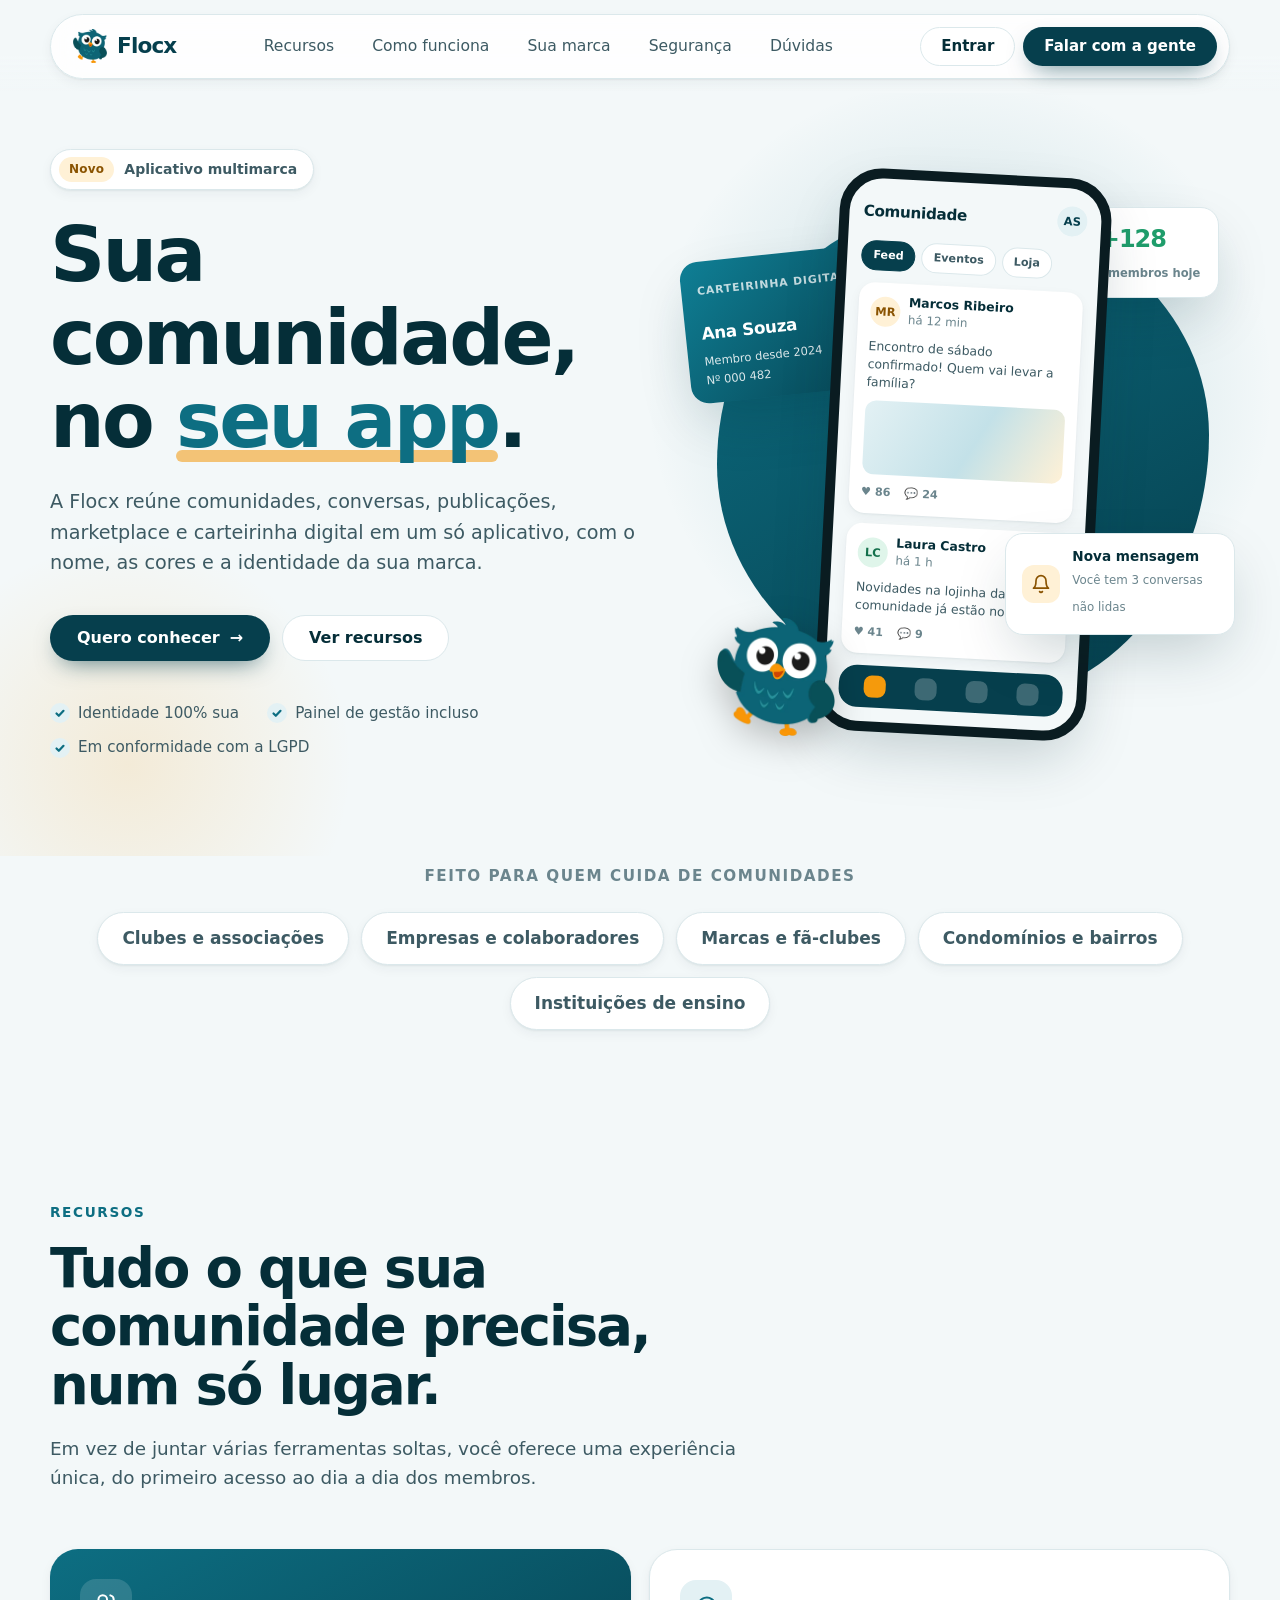
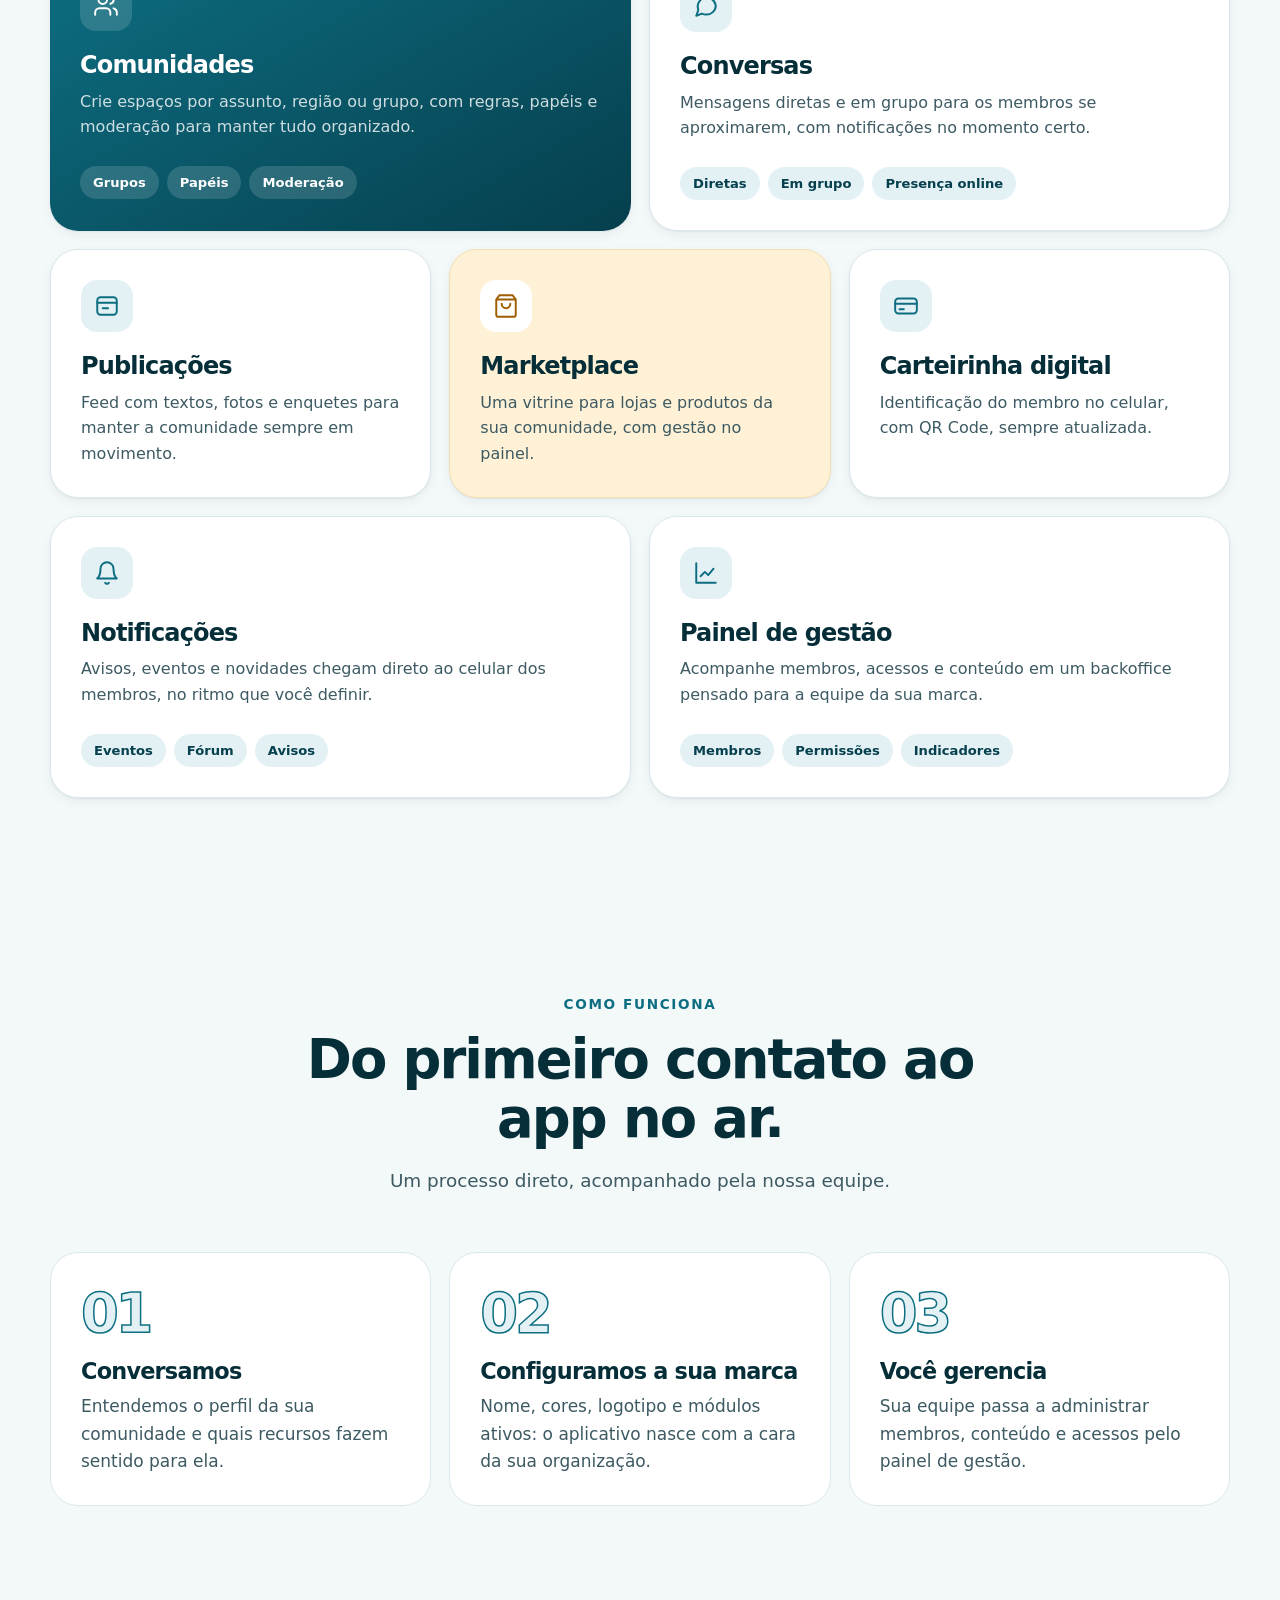
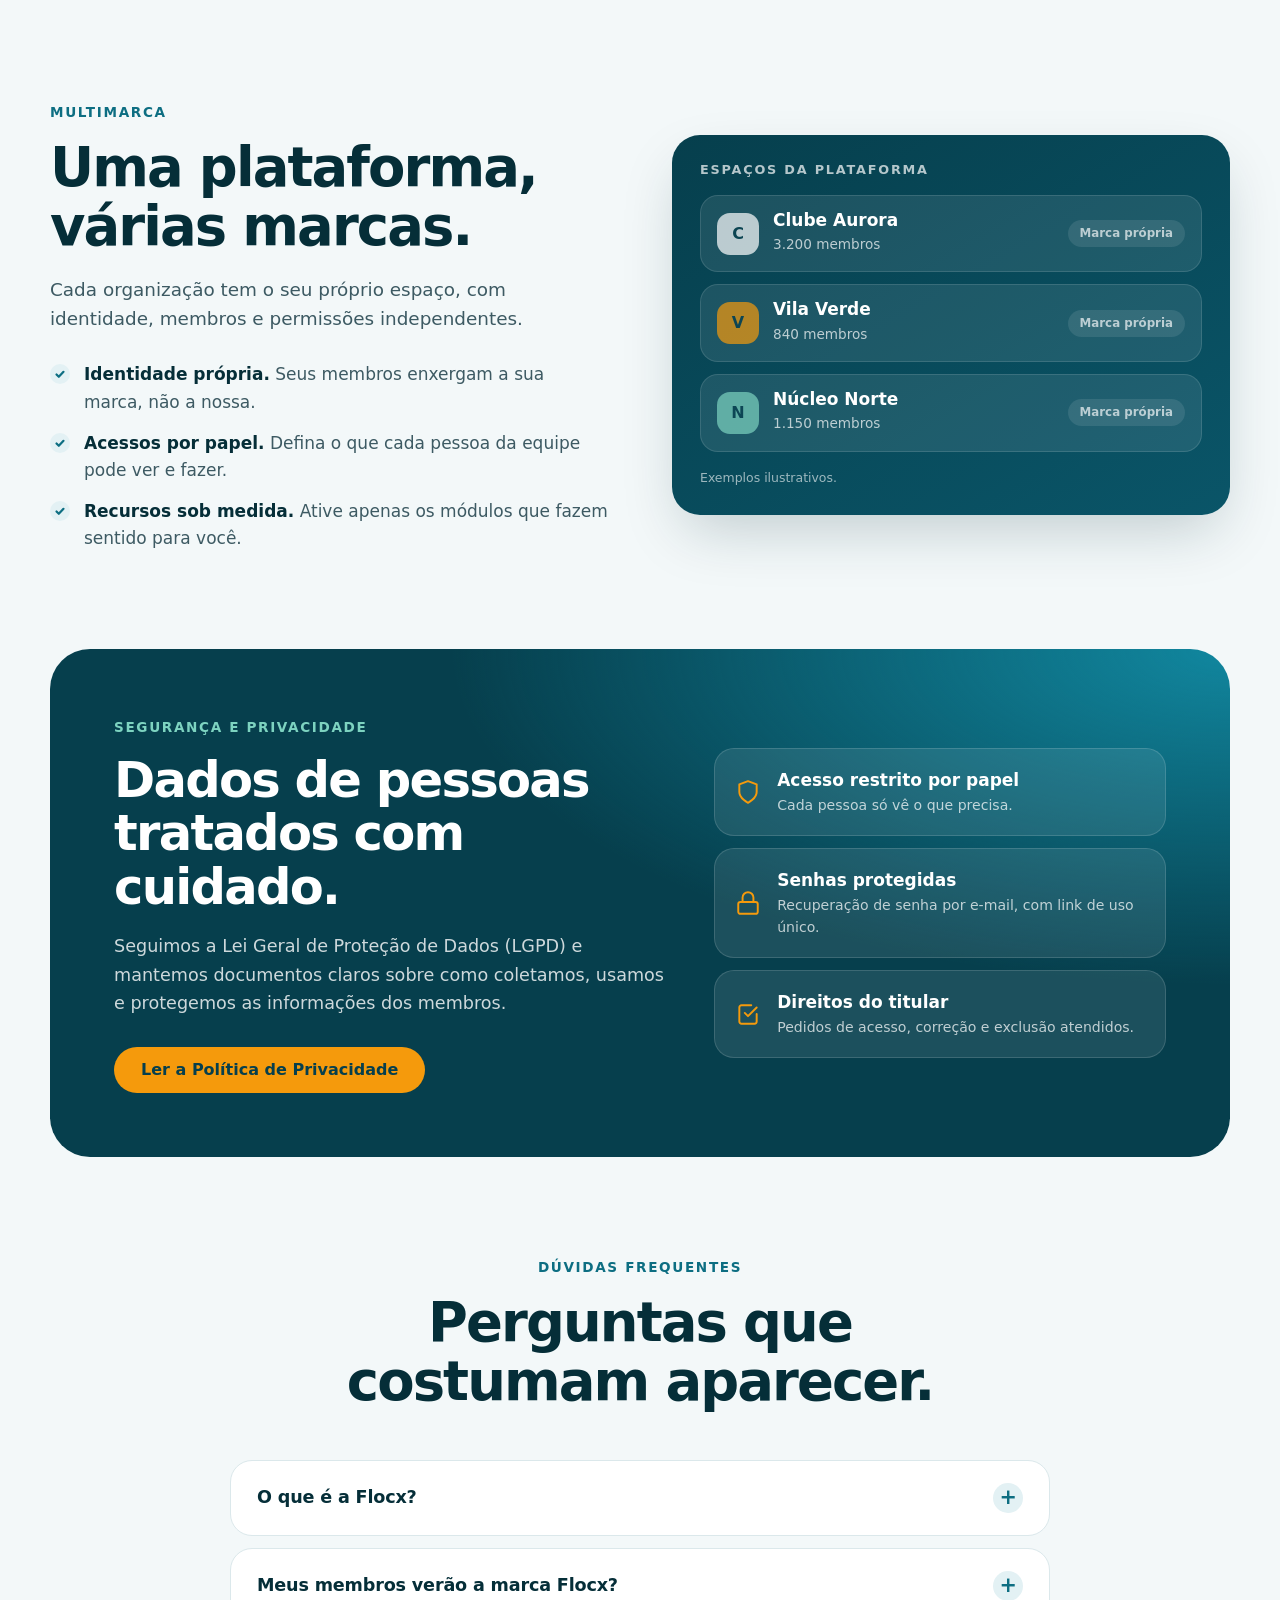
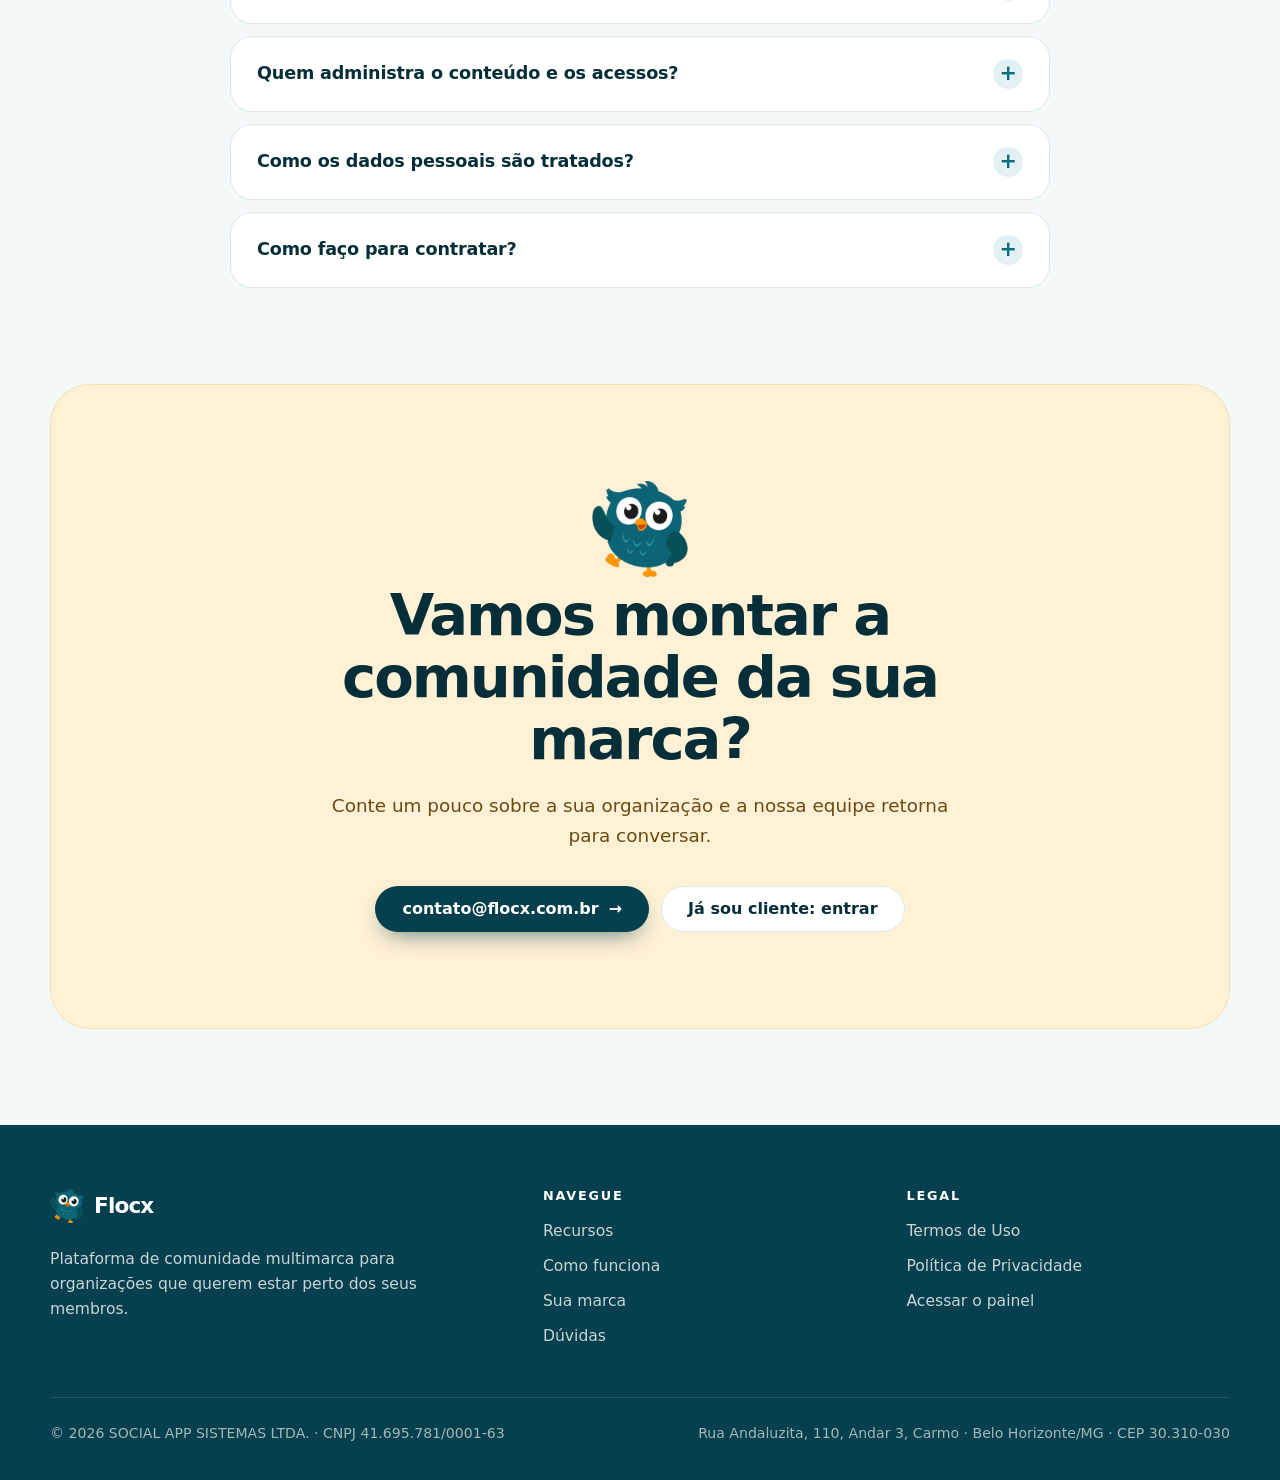
==== index.html @ cdb1577c "feat: add Flocx landing page with legal documents Static HTML/CSS landing page, terms of use and pri" ====
<!doctype html>
<html lang="pt-BR">
<head>
  <meta charset="utf-8">
  <meta name="viewport" content="width=device-width, initial-scale=1">
  <title>Flocx — A plataforma de comunidade com a sua marca</title>
  <meta name="description" content="Flocx reúne comunidades, conversas, publicações, marketplace e carteirinha digital em um aplicativo com a identidade da sua marca.">
  <meta name="theme-color" content="#063f4d">
  <link rel="canonical" href="https://www.flocx.com.br/">
  <link rel="icon" type="image/png" href="assets/flocx-mark.png">
  <meta property="og:type" content="website">
  <meta property="og:locale" content="pt_BR">
  <meta property="og:title" content="Flocx — A plataforma de comunidade com a sua marca">
  <meta property="og:description" content="Comunidades, conversas, marketplace e carteirinha digital em um app com a identidade da sua marca.">
  <meta property="og:url" content="https://www.flocx.com.br/">
  <meta property="og:image" content="https://www.flocx.com.br/assets/flocx-mascot.webp">
  <link rel="stylesheet" href="css/style.css">
</head>
<body>
  <a class="skip" href="#conteudo">Ir para o conteúdo</a>

  <header class="header">
    <div class="wrap">
      <nav class="nav" aria-label="Principal">
        <a class="brand" href="#topo" aria-label="Flocx — início">
          <img src="assets/flocx-mark.png" alt="" width="34" height="34">Flocx
        </a>
        <input class="nav-toggle" type="checkbox" id="menu" aria-label="Abrir menu">
        <label class="nav-burger" for="menu" aria-hidden="true"><span></span></label>
        <div class="nav-links">
          <a href="#recursos">Recursos</a>
          <a href="#como-funciona">Como funciona</a>
          <a href="#sua-marca">Sua marca</a>
          <a href="#seguranca">Segurança</a>
          <a href="#faq">Dúvidas</a>
        </div>
        <div class="nav-actions">
          <a class="btn btn-ghost btn-sm" href="https://app.flocx.com.br">Entrar</a>
          <a class="btn btn-primary btn-sm" href="#contato">Falar com a gente</a>
        </div>
      </nav>
    </div>
  </header>

  <main id="conteudo">
    <!-- HERO -->
    <section class="hero" id="topo">
      <div class="wrap hero-grid">
        <div>
          <span class="pill"><b>Novo</b> Aplicativo multimarca</span>
          <h1>Sua comunidade, no <em>seu app</em>.</h1>
          <p class="lead">A Flocx reúne comunidades, conversas, publicações, marketplace e carteirinha digital em um só aplicativo, com o nome, as cores e a identidade da sua marca.</p>
          <div class="hero-cta">
            <a class="btn btn-primary" href="#contato">Quero conhecer <span class="arrow" aria-hidden="true">→</span></a>
            <a class="btn btn-ghost" href="#recursos">Ver recursos</a>
          </div>
          <ul class="hero-meta">
            <li><span class="check"><svg viewBox="0 0 12 12" fill="none" stroke="currentColor" stroke-width="2.2" stroke-linecap="round" stroke-linejoin="round"><path d="M2.5 6.5l2.3 2.3 4.7-5"/></svg></span>Identidade 100% sua</li>
            <li><span class="check"><svg viewBox="0 0 12 12" fill="none" stroke="currentColor" stroke-width="2.2" stroke-linecap="round" stroke-linejoin="round"><path d="M2.5 6.5l2.3 2.3 4.7-5"/></svg></span>Painel de gestão incluso</li>
            <li><span class="check"><svg viewBox="0 0 12 12" fill="none" stroke="currentColor" stroke-width="2.2" stroke-linecap="round" stroke-linejoin="round"><path d="M2.5 6.5l2.3 2.3 4.7-5"/></svg></span>Em conformidade com a LGPD</li>
          </ul>
        </div>

        <div class="stage" aria-hidden="true">
          <div class="float stat"><b>+128</b><span>novos membros hoje</span></div>

          <div class="float card">
            <small>Carteirinha digital</small>
            <strong>Ana Souza</strong>
            <div class="row"><span>Membro desde 2024<br>Nº 000 482</span><span class="qr"></span></div>
          </div>

          <div class="phone">
            <div class="screen">
              <div class="screen-top"><strong>Comunidade</strong><span class="avatar">AS</span></div>
              <div class="chips"><span>Feed</span><span>Eventos</span><span>Loja</span></div>
              <div class="post">
                <div class="post-head"><span class="avatar a2">MR</span><div><b>Marcos Ribeiro</b><span>há 12 min</span></div></div>
                <p>Encontro de sábado confirmado! Quem vai levar a família?</p>
                <div class="post-img"></div>
                <div class="post-foot"><span>♥ 86</span><span>💬 24</span></div>
              </div>
              <div class="post">
                <div class="post-head"><span class="avatar a3">LC</span><div><b>Laura Castro</b><span>há 1 h</span></div></div>
                <p>Novidades na lojinha da comunidade já estão no ar.</p>
                <div class="post-foot"><span>♥ 41</span><span>💬 9</span></div>
              </div>
              <div class="tabbar"><i></i><i></i><i></i><i></i></div>
            </div>
          </div>

          <div class="float notif">
            <span class="dot"><svg width="20" height="20" viewBox="0 0 24 24" fill="none" stroke="currentColor" stroke-width="2" stroke-linecap="round" stroke-linejoin="round"><path d="M6 8a6 6 0 1112 0c0 7 3 9 3 9H3s3-2 3-9M10.3 21a1.94 1.94 0 003.4 0"/></svg></span>
            <div><b>Nova mensagem</b><span>Você tem 3 conversas não lidas</span></div>
          </div>
          <img class="mascot" src="assets/flocx-mascot.webp" alt="" width="118" height="118">
        </div>
      </div>
    </section>

    <!-- SEGMENTOS -->
    <section class="band" aria-label="Para quem é">
      <div class="wrap">
        <p>Feito para quem cuida de comunidades</p>
        <ul>
          <li>Clubes e associações</li>
          <li>Empresas e colaboradores</li>
          <li>Marcas e fã-clubes</li>
          <li>Condomínios e bairros</li>
          <li>Instituições de ensino</li>
        </ul>
      </div>
    </section>

    <!-- RECURSOS -->
    <section class="section" id="recursos">
      <div class="wrap">
        <div class="section-head">
          <span class="eyebrow">Recursos</span>
          <h2>Tudo o que sua comunidade precisa, num só lugar.</h2>
          <p>Em vez de juntar várias ferramentas soltas, você oferece uma experiência única, do primeiro acesso ao dia a dia dos membros.</p>
        </div>

        <div class="bento">
          <article class="tile dark t-lg">
            <span class="ico"><svg viewBox="0 0 24 24" fill="none" stroke="currentColor" stroke-width="1.8" stroke-linecap="round" stroke-linejoin="round"><path d="M16 21v-2a4 4 0 00-4-4H6a4 4 0 00-4 4v2M9 11a4 4 0 100-8 4 4 0 000 8zM22 21v-2a4 4 0 00-3-3.9M16 3.1a4 4 0 010 7.8"/></svg></span>
            <h3>Comunidades</h3>
            <p>Crie espaços por assunto, região ou grupo, com regras, papéis e moderação para manter tudo organizado.</p>
            <div class="mini"><span>Grupos</span><span>Papéis</span><span>Moderação</span></div>
          </article>

          <article class="tile t-lg">
            <span class="ico"><svg viewBox="0 0 24 24" fill="none" stroke="currentColor" stroke-width="1.8" stroke-linecap="round" stroke-linejoin="round"><path d="M21 11.5a8.4 8.4 0 01-9 8.4 8.5 8.5 0 01-3.8-.9L3 21l1.9-5.2A8.4 8.4 0 1121 11.5z"/></svg></span>
            <h3>Conversas</h3>
            <p>Mensagens diretas e em grupo para os membros se aproximarem, com notificações no momento certo.</p>
            <div class="mini"><span>Diretas</span><span>Em grupo</span><span>Presença online</span></div>
          </article>

          <article class="tile t-md">
            <span class="ico"><svg viewBox="0 0 24 24" fill="none" stroke="currentColor" stroke-width="1.8" stroke-linecap="round" stroke-linejoin="round"><rect x="3" y="4" width="18" height="16" rx="3"/><path d="M3 9h18M8 14h5"/></svg></span>
            <h3>Publicações</h3>
            <p>Feed com textos, fotos e enquetes para manter a comunidade sempre em movimento.</p>
          </article>

          <article class="tile warm t-md">
            <span class="ico"><svg viewBox="0 0 24 24" fill="none" stroke="currentColor" stroke-width="1.8" stroke-linecap="round" stroke-linejoin="round"><path d="M6 2L3 6v14a2 2 0 002 2h14a2 2 0 002-2V6l-3-4zM3 6h18M16 10a4 4 0 01-8 0"/></svg></span>
            <h3>Marketplace</h3>
            <p>Uma vitrine para lojas e produtos da sua comunidade, com gestão no painel.</p>
          </article>

          <article class="tile t-md">
            <span class="ico"><svg viewBox="0 0 24 24" fill="none" stroke="currentColor" stroke-width="1.8" stroke-linecap="round" stroke-linejoin="round"><rect x="2" y="5" width="20" height="14" rx="3"/><path d="M2 10h20M6 15h4"/></svg></span>
            <h3>Carteirinha digital</h3>
            <p>Identificação do membro no celular, com QR Code, sempre atualizada.</p>
          </article>

          <article class="tile t-lg">
            <span class="ico"><svg viewBox="0 0 24 24" fill="none" stroke="currentColor" stroke-width="1.8" stroke-linecap="round" stroke-linejoin="round"><path d="M6 8a6 6 0 1112 0c0 7 3 9 3 9H3s3-2 3-9M10.3 21a1.94 1.94 0 003.4 0"/></svg></span>
            <h3>Notificações</h3>
            <p>Avisos, eventos e novidades chegam direto ao celular dos membros, no ritmo que você definir.</p>
            <div class="mini"><span>Eventos</span><span>Fórum</span><span>Avisos</span></div>
          </article>

          <article class="tile t-lg">
            <span class="ico"><svg viewBox="0 0 24 24" fill="none" stroke="currentColor" stroke-width="1.8" stroke-linecap="round" stroke-linejoin="round"><path d="M3 3v18h18M7 15l4-4 3 3 5-6"/></svg></span>
            <h3>Painel de gestão</h3>
            <p>Acompanhe membros, acessos e conteúdo em um backoffice pensado para a equipe da sua marca.</p>
            <div class="mini"><span>Membros</span><span>Permissões</span><span>Indicadores</span></div>
          </article>
        </div>
      </div>
    </section>

    <!-- COMO FUNCIONA -->
    <section class="section" id="como-funciona">
      <div class="wrap">
        <div class="section-head center">
          <span class="eyebrow">Como funciona</span>
          <h2>Do primeiro contato ao app no ar.</h2>
          <p>Um processo direto, acompanhado pela nossa equipe.</p>
        </div>
        <ol class="steps">
          <li class="step"><h3>Conversamos</h3><p>Entendemos o perfil da sua comunidade e quais recursos fazem sentido para ela.</p></li>
          <li class="step"><h3>Configuramos a sua marca</h3><p>Nome, cores, logotipo e módulos ativos: o aplicativo nasce com a cara da sua organização.</p></li>
          <li class="step"><h3>Você gerencia</h3><p>Sua equipe passa a administrar membros, conteúdo e acessos pelo painel de gestão.</p></li>
        </ol>
      </div>
    </section>

    <!-- SUA MARCA -->
    <section class="section" id="sua-marca">
      <div class="wrap split">
        <div>
          <span class="eyebrow">Multimarca</span>
          <div class="section-head" style="margin-top:0">
            <h2>Uma plataforma, várias marcas.</h2>
            <p>Cada organização tem o seu próprio espaço, com identidade, membros e permissões independentes.</p>
          </div>
          <ul class="ticks">
            <li><span class="check"><svg viewBox="0 0 12 12" fill="none" stroke="currentColor" stroke-width="2.2" stroke-linecap="round" stroke-linejoin="round"><path d="M2.5 6.5l2.3 2.3 4.7-5"/></svg></span><span><b>Identidade própria.</b> Seus membros enxergam a sua marca, não a nossa.</span></li>
            <li><span class="check"><svg viewBox="0 0 12 12" fill="none" stroke="currentColor" stroke-width="2.2" stroke-linecap="round" stroke-linejoin="round"><path d="M2.5 6.5l2.3 2.3 4.7-5"/></svg></span><span><b>Acessos por papel.</b> Defina o que cada pessoa da equipe pode ver e fazer.</span></li>
            <li><span class="check"><svg viewBox="0 0 12 12" fill="none" stroke="currentColor" stroke-width="2.2" stroke-linecap="round" stroke-linejoin="round"><path d="M2.5 6.5l2.3 2.3 4.7-5"/></svg></span><span><b>Recursos sob medida.</b> Ative apenas os módulos que fazem sentido para você.</span></li>
          </ul>
        </div>
        <div class="panel" aria-hidden="true">
          <h4>Espaços da plataforma</h4>
          <div class="brands">
            <div class="brand-row"><span class="sw s1">C</span><div><b>Clube Aurora</b><span>3.200 membros</span></div><span class="tag">Marca própria</span></div>
            <div class="brand-row"><span class="sw s2">V</span><div><b>Vila Verde</b><span>840 membros</span></div><span class="tag">Marca própria</span></div>
            <div class="brand-row"><span class="sw s3">N</span><div><b>Núcleo Norte</b><span>1.150 membros</span></div><span class="tag">Marca própria</span></div>
          </div>
          <p style="margin-top:16px;font-size:.78rem;opacity:.6">Exemplos ilustrativos.</p>
        </div>
      </div>
    </section>

    <!-- SEGURANÇA -->
    <section class="trust" id="seguranca">
      <div class="wrap">
        <div class="trust-box">
          <div>
            <span class="eyebrow" style="color:#7dd3c0">Segurança e privacidade</span>
            <h2 style="margin-top:14px">Dados de pessoas tratados com cuidado.</h2>
            <p>Seguimos a Lei Geral de Proteção de Dados (LGPD) e mantemos documentos claros sobre como coletamos, usamos e protegemos as informações dos membros.</p>
            <a class="btn btn-accent" href="politica-de-privacidade.html">Ler a Política de Privacidade</a>
          </div>
          <ul class="trust-list">
            <li><svg viewBox="0 0 24 24" fill="none" stroke="currentColor" stroke-width="1.8" stroke-linecap="round" stroke-linejoin="round"><path d="M12 22s8-4 8-10V5l-8-3-8 3v7c0 6 8 10 8 10z"/></svg><span>Acesso restrito por papel<small>Cada pessoa só vê o que precisa.</small></span></li>
            <li><svg viewBox="0 0 24 24" fill="none" stroke="currentColor" stroke-width="1.8" stroke-linecap="round" stroke-linejoin="round"><rect x="3" y="11" width="18" height="11" rx="2"/><path d="M7 11V7a5 5 0 0110 0v4"/></svg><span>Senhas protegidas<small>Recuperação de senha por e-mail, com link de uso único.</small></span></li>
            <li><svg viewBox="0 0 24 24" fill="none" stroke="currentColor" stroke-width="1.8" stroke-linecap="round" stroke-linejoin="round"><path d="M9 11l3 3 8-8M20 12v7a2 2 0 01-2 2H6a2 2 0 01-2-2V6a2 2 0 012-2h9"/></svg><span>Direitos do titular<small>Pedidos de acesso, correção e exclusão atendidos.</small></span></li>
          </ul>
        </div>
      </div>
    </section>

    <!-- FAQ -->
    <section class="section" id="faq" style="padding-top:0">
      <div class="wrap">
        <div class="section-head center">
          <span class="eyebrow">Dúvidas frequentes</span>
          <h2>Perguntas que costumam aparecer.</h2>
        </div>
        <div class="faq">
          <details>
            <summary>O que é a Flocx?</summary>
            <p>É uma plataforma que permite a organizações oferecerem aos seus membros um aplicativo de comunidade com conversas, publicações, marketplace, notificações e carteirinha digital, com a identidade visual da própria organização.</p>
          </details>
          <details>
            <summary>Meus membros verão a marca Flocx?</summary>
            <p>Não. O aplicativo é configurado com o nome, as cores e o logotipo da sua marca.</p>
          </details>
          <details>
            <summary>Quem administra o conteúdo e os acessos?</summary>
            <p>A equipe da sua organização, por meio do painel de gestão, com permissões distintas por função.</p>
          </details>
          <details>
            <summary>Como os dados pessoais são tratados?</summary>
            <p>Conforme a LGPD. Os detalhes estão na <a href="politica-de-privacidade.html">Política de Privacidade</a> e nos <a href="termos-de-uso.html">Termos de Uso</a>.</p>
          </details>
          <details>
            <summary>Como faço para contratar?</summary>
            <p>Escreva para o e-mail indicado na seção abaixo. Retornamos para entender o seu cenário.</p>
          </details>
        </div>
      </div>
    </section>

    <!-- CTA -->
    <section class="cta" id="contato">
      <div class="wrap">
        <div class="cta-box">
          <img src="assets/flocx-mascot.webp" alt="Coruja, mascote da Flocx" width="96" height="96">
          <h2>Vamos montar a comunidade da sua marca?</h2>
          <p>Conte um pouco sobre a sua organização e a nossa equipe retorna para conversar.</p>
          <div class="hero-cta">
            <a class="btn btn-primary" href="mailto:contato@flocx.com.br?subject=Quero%20conhecer%20a%20Flocx">contato@flocx.com.br <span class="arrow" aria-hidden="true">→</span></a>
            <a class="btn btn-ghost" href="https://app.flocx.com.br">Já sou cliente: entrar</a>
          </div>
        </div>
      </div>
    </section>
  </main>

  <footer class="footer">
    <div class="wrap">
      <div class="footer-grid">
        <div>
          <a class="brand" href="#topo"><img src="assets/flocx-mark.png" alt="" width="34" height="34">Flocx</a>
          <p>Plataforma de comunidade multimarca para organizações que querem estar perto dos seus membros.</p>
        </div>
        <div>
          <h4>Navegue</h4>
          <ul>
            <li><a href="#recursos">Recursos</a></li>
            <li><a href="#como-funciona">Como funciona</a></li>
            <li><a href="#sua-marca">Sua marca</a></li>
            <li><a href="#faq">Dúvidas</a></li>
          </ul>
        </div>
        <div>
          <h4>Legal</h4>
          <ul>
            <li><a href="termos-de-uso.html">Termos de Uso</a></li>
            <li><a href="politica-de-privacidade.html">Política de Privacidade</a></li>
            <li><a href="https://app.flocx.com.br">Acessar o painel</a></li>
          </ul>
        </div>
      </div>
      <div class="legal-line">
        <span>© 2026 SOCIAL APP SISTEMAS LTDA. · CNPJ 41.695.781/0001-63</span>
        <span>Rua Andaluzita, 110, Andar 3, Carmo · Belo Horizonte/MG · CEP 30.310-030</span>
      </div>
    </div>
  </footer>
</body>
</html>
---- css/style.css ----
/* Flocx — landing page. HTML + CSS puros, sem JavaScript. */

:root {
  --ink: #052e38;
  --ink-soft: #3d5a63;
  --ink-mute: #6b858d;
  --bg: #f3f8f9;
  --surface: #ffffff;
  --line: #dbe8eb;
  --brand: #0d6e82;
  --brand-deep: #063f4d;
  --brand-soft: #e3f1f4;
  --accent: #f59a0c;
  --accent-soft: #fff1d6;
  --ok: #1f9d6b;
  --radius-lg: 28px;
  --radius-md: 20px;
  --radius-sm: 12px;
  --shadow-sm: 0 1px 2px rgb(5 46 56 / 6%), 0 4px 12px rgb(5 46 56 / 5%);
  --shadow-lg: 0 24px 60px -12px rgb(5 46 56 / 22%);
  --font: ui-sans-serif, "Segoe UI Variable", "Segoe UI", system-ui, -apple-system, Roboto, "Helvetica Neue", Arial, sans-serif;
  --wrap: 1180px;
}

*,
*::before,
*::after { box-sizing: border-box; }

html { scroll-behavior: smooth; scroll-padding-top: 96px; -webkit-text-size-adjust: 100%; }

body {
  margin: 0;
  font-family: var(--font);
  font-size: 1.0625rem;
  line-height: 1.6;
  color: var(--ink);
  background: var(--bg);
  -webkit-font-smoothing: antialiased;
}

img, svg { display: block; max-width: 100%; }
a { color: inherit; }
h1, h2, h3, h4 { margin: 0; line-height: 1.08; letter-spacing: -0.035em; font-weight: 700; }
p { margin: 0; }
ul, ol { margin: 0; padding: 0; list-style: none; }

:focus-visible { outline: 3px solid var(--accent); outline-offset: 3px; border-radius: 6px; }

.wrap { width: min(100% - 40px, var(--wrap)); margin-inline: auto; }
.skip { position: absolute; left: -999px; top: 8px; background: var(--ink); color: #fff; padding: 10px 16px; border-radius: 999px; z-index: 100; }
.skip:focus { left: 8px; }

/* ---------- Botões ---------- */
.btn {
  display: inline-flex; align-items: center; justify-content: center; gap: 10px;
  padding: 14px 26px; border-radius: 999px; border: 1.5px solid transparent;
  font: inherit; font-weight: 600; font-size: 1rem; line-height: 1; text-decoration: none; cursor: pointer;
  transition: transform .18s ease, box-shadow .18s ease, background .18s ease, color .18s ease;
}
.btn:hover { transform: translateY(-2px); }
.btn-primary { background: var(--brand-deep); color: #fff; box-shadow: 0 10px 24px -10px rgb(6 63 77 / 70%); }
.btn-primary:hover { background: var(--brand); }
.btn-ghost { background: var(--surface); color: var(--ink); border-color: var(--line); }
.btn-ghost:hover { border-color: var(--brand); color: var(--brand); }
.btn-accent { background: var(--accent); color: var(--brand-deep); }
.btn-accent:hover { box-shadow: 0 10px 24px -10px rgb(245 154 12 / 80%); }
.btn-sm { padding: 11px 20px; font-size: .9375rem; }
.btn .arrow { transition: transform .18s ease; }
.btn:hover .arrow { transform: translateX(3px); }

/* ---------- Cabeçalho ---------- */
.header { position: sticky; top: 0; z-index: 50; padding: 14px 0; background: linear-gradient(var(--bg) 60%, rgb(243 248 249 / 0%)); }
.nav {
  display: flex; align-items: center; justify-content: space-between; gap: 24px;
  padding: 10px 12px 10px 22px; border-radius: 999px;
  background: rgb(255 255 255 / 85%); backdrop-filter: blur(14px);
  border: 1px solid var(--line); box-shadow: var(--shadow-sm);
}
.brand { display: inline-flex; align-items: center; gap: 10px; text-decoration: none; font-weight: 800; font-size: 1.35rem; letter-spacing: -0.04em; color: var(--brand-deep); }
.brand img { width: 34px; height: 34px; }
.nav-links { display: flex; align-items: center; gap: 6px; }
.nav-links a:not(.btn) { padding: 9px 16px; border-radius: 999px; text-decoration: none; font-weight: 500; font-size: .975rem; color: var(--ink-soft); transition: background .15s, color .15s; }
.nav-links a:not(.btn):hover { background: var(--brand-soft); color: var(--brand-deep); }
.nav-actions { display: flex; align-items: center; gap: 8px; }
.nav-toggle, .nav-burger { display: none; }

/* ---------- Hero ---------- */
.hero { position: relative; padding: 56px 0 96px; overflow: hidden; }
.hero::before {
  content: ""; position: absolute; inset: -20% -10% auto auto; width: 70%; aspect-ratio: 1; z-index: -1;
  background: radial-gradient(closest-side, rgb(13 110 130 / 20%), transparent 70%);
}
.hero::after {
  content: ""; position: absolute; inset: auto auto -30% -15%; width: 50%; aspect-ratio: 1; z-index: -1;
  background: radial-gradient(closest-side, rgb(245 154 12 / 14%), transparent 70%);
}
.hero-grid { display: grid; grid-template-columns: 1.05fr .95fr; gap: 56px; align-items: center; }

.pill {
  display: inline-flex; align-items: center; gap: 10px; padding: 7px 16px 7px 8px;
  border-radius: 999px; background: var(--surface); border: 1px solid var(--line);
  font-size: .875rem; font-weight: 600; color: var(--ink-soft); box-shadow: var(--shadow-sm);
}
.pill b { padding: 3px 10px; border-radius: 999px; background: var(--accent-soft); color: #8a5300; font-size: .75rem; letter-spacing: .02em; }

.hero h1 { margin-top: 24px; font-size: clamp(2.6rem, 6vw, 4.8rem); }
.hero h1 em { font-style: normal; color: var(--brand); position: relative; white-space: nowrap; }
.hero h1 em::after {
  content: ""; position: absolute; left: 0; right: 0; bottom: .04em; height: .16em; z-index: -1;
  background: var(--accent); border-radius: 99px; opacity: .55;
}
.lead { margin-top: 24px; max-width: 34em; font-size: 1.2rem; color: var(--ink-soft); }
.hero-cta { margin-top: 36px; display: flex; flex-wrap: wrap; gap: 12px; }
.hero-meta { margin-top: 40px; display: flex; flex-wrap: wrap; gap: 10px 28px; color: var(--ink-soft); font-size: .95rem; font-weight: 500; }
.hero-meta li { display: inline-flex; align-items: center; gap: 8px; }
.check { width: 20px; height: 20px; border-radius: 50%; background: var(--brand-soft); color: var(--brand); display: grid; place-items: center; flex: none; }
.check svg { width: 12px; height: 12px; }

/* Composição de UI do hero */
.stage { position: relative; min-height: 560px; display: grid; place-items: center; }
.stage::before {
  content: ""; position: absolute; inset: 6% 4%; border-radius: 48% 52% 46% 54% / 52% 46% 54% 48%;
  background: linear-gradient(150deg, var(--brand) 0%, var(--brand-deep) 100%);
}
.phone {
  position: relative; width: 272px; padding: 10px; border-radius: 42px; background: #0a1c21;
  box-shadow: var(--shadow-lg); transform: rotate(3deg);
}
.screen { border-radius: 33px; background: var(--bg); overflow: hidden; padding: 18px 14px 14px; min-height: 480px; }
.screen-top { display: flex; align-items: center; justify-content: space-between; margin-bottom: 14px; }
.screen-top strong { font-size: .95rem; letter-spacing: -0.02em; }
.avatar { width: 30px; height: 30px; border-radius: 50%; background: var(--brand-soft); display: grid; place-items: center; font-size: .72rem; font-weight: 700; color: var(--brand-deep); flex: none; }
.avatar.a2 { background: var(--accent-soft); color: #8a5300; }
.avatar.a3 { background: #dff5ea; color: #14704c; }
.chips { display: flex; gap: 6px; margin-bottom: 12px; }
.chips span { padding: 5px 11px; border-radius: 999px; font-size: .7rem; font-weight: 600; background: var(--surface); border: 1px solid var(--line); color: var(--ink-soft); }
.chips span:first-child { background: var(--brand-deep); color: #fff; border-color: var(--brand-deep); }
.post { background: var(--surface); border-radius: 16px; padding: 12px; margin-bottom: 10px; box-shadow: var(--shadow-sm); }
.post-head { display: flex; align-items: center; gap: 8px; font-size: .74rem; }
.post-head b { display: block; font-size: .78rem; line-height: 1.2; }
.post-head span { color: var(--ink-mute); }
.post p { margin-top: 9px; font-size: .78rem; line-height: 1.45; color: var(--ink-soft); }
.post-img { margin-top: 9px; height: 74px; border-radius: 11px; background: linear-gradient(120deg, var(--brand-soft), #c3e1e8 55%, var(--accent-soft)); }
.post-foot { margin-top: 9px; display: flex; gap: 14px; font-size: .7rem; color: var(--ink-mute); font-weight: 600; }
.tabbar { margin-top: 12px; display: flex; justify-content: space-around; padding: 10px; border-radius: 18px; background: var(--brand-deep); }
.tabbar i { width: 22px; height: 22px; border-radius: 8px; background: rgb(255 255 255 / 22%); }
.tabbar i:first-child { background: var(--accent); }

.float {
  position: absolute; background: var(--surface); border-radius: 18px; padding: 14px 16px;
  box-shadow: var(--shadow-lg); border: 1px solid var(--line);
  animation: bob 6s ease-in-out infinite;
}
.float.card { left: -2%; top: 14%; width: 220px; background: linear-gradient(135deg, #0f7f95, var(--brand-deep)); color: #fff; border: 0; transform: rotate(-6deg); }
.float.card small { opacity: .75; font-size: .68rem; letter-spacing: .08em; text-transform: uppercase; font-weight: 600; }
.float.card strong { display: block; margin-top: 18px; font-size: 1.05rem; letter-spacing: -0.02em; }
.float.card .row { display: flex; justify-content: space-between; align-items: end; margin-top: 4px; font-size: .72rem; opacity: .85; }
.qr { width: 38px; height: 38px; border-radius: 8px; background:
  conic-gradient(#fff 25%, transparent 0 50%, #fff 0 75%, transparent 0) 0 0/10px 10px, rgb(255 255 255 / 18%); }
.float.notif { right: -1%; bottom: 18%; width: 230px; display: flex; gap: 12px; align-items: center; animation-delay: -2s; }
.float.notif .dot { width: 38px; height: 38px; border-radius: 12px; background: var(--accent-soft); color: #8a5300; display: grid; place-items: center; flex: none; }
.float.notif b { display: block; font-size: .85rem; line-height: 1.25; }
.float.notif span { font-size: .74rem; color: var(--ink-mute); }
.float.stat { right: 2%; top: 6%; text-align: center; padding: 12px 18px; animation-delay: -4s; }
.float.stat b { display: block; font-size: 1.5rem; letter-spacing: -0.04em; color: var(--ok); }
.float.stat span { font-size: .72rem; color: var(--ink-mute); font-weight: 600; }
.mascot { position: absolute; left: 4%; bottom: 0; width: 118px; filter: drop-shadow(0 12px 18px rgb(0 0 0 / 25%)); animation: bob 5s ease-in-out infinite reverse; }

@keyframes bob { 50% { transform: translateY(-10px) rotate(var(--r, 0deg)); } }

/* ---------- Faixa de segmentos ---------- */
.band { padding: 8px 0 72px; text-align: center; }
.band p { color: var(--ink-mute); font-size: .95rem; font-weight: 600; text-transform: uppercase; letter-spacing: .1em; }
.band ul { margin-top: 24px; display: flex; flex-wrap: wrap; gap: 12px; justify-content: center; }
.band li { padding: 12px 24px; border-radius: 999px; background: var(--surface); border: 1px solid var(--line); font-weight: 600; color: var(--ink-soft); box-shadow: var(--shadow-sm); }

/* ---------- Seções ---------- */
.section { padding: 96px 0; }
.eyebrow { display: inline-block; font-size: .85rem; font-weight: 700; letter-spacing: .12em; text-transform: uppercase; color: var(--brand); }
.section-head { max-width: 720px; }
.section-head h2 { margin-top: 14px; font-size: clamp(2rem, 4.4vw, 3.4rem); }
.section-head p { margin-top: 18px; color: var(--ink-soft); font-size: 1.15rem; }
.section-head.center { margin-inline: auto; text-align: center; }

/* Bento de recursos */
.bento { margin-top: 56px; display: grid; grid-template-columns: repeat(6, 1fr); gap: 18px; }
.tile { position: relative; overflow: hidden; padding: 30px; border-radius: var(--radius-lg); background: var(--surface); border: 1px solid var(--line); box-shadow: var(--shadow-sm); transition: transform .25s ease, box-shadow .25s ease; }
.tile:hover { transform: translateY(-4px); box-shadow: var(--shadow-lg); }
.tile .ico { width: 52px; height: 52px; border-radius: 16px; display: grid; place-items: center; background: var(--brand-soft); color: var(--brand); }
.tile .ico svg { width: 26px; height: 26px; }
.tile h3 { margin-top: 22px; font-size: 1.5rem; }
.tile p { margin-top: 10px; color: var(--ink-soft); font-size: 1rem; }
.t-lg { grid-column: span 3; }
.t-md { grid-column: span 2; }
.tile.dark { background: linear-gradient(150deg, var(--brand), var(--brand-deep)); color: #fff; border: 0; }
.tile.dark p { color: rgb(255 255 255 / 80%); }
.tile.dark .ico { background: rgb(255 255 255 / 14%); color: #fff; }
.tile.warm { background: var(--accent-soft); border-color: #f6dfae; }
.tile.warm .ico { background: #fff; color: #a05d00; }
.tile .mini { margin-top: 26px; display: flex; flex-wrap: wrap; gap: 8px; }
.tile .mini span { padding: 6px 13px; border-radius: 999px; font-size: .82rem; font-weight: 600; background: var(--brand-soft); color: var(--brand-deep); }
.tile.dark .mini span { background: rgb(255 255 255 / 14%); color: #fff; }
.tile.warm .mini span { background: #fff; color: #7a4800; }

/* Como funciona */
.steps { margin-top: 56px; display: grid; grid-template-columns: repeat(3, 1fr); gap: 18px; counter-reset: step; }
.step { position: relative; padding: 34px 30px 30px; border-radius: var(--radius-lg); background: var(--surface); border: 1px solid var(--line); counter-increment: step; }
.step::before { content: counter(step, decimal-leading-zero); display: block; font-size: 3.4rem; font-weight: 800; letter-spacing: -0.06em; line-height: 1; color: var(--brand-soft); -webkit-text-stroke: 1.5px var(--brand); }
.step h3 { margin-top: 18px; font-size: 1.4rem; }
.step p { margin-top: 10px; color: var(--ink-soft); }

/* Marca própria (white-label) */
.split { display: grid; grid-template-columns: 1fr 1fr; gap: 64px; align-items: center; }
.panel {
  position: relative; padding: 28px; border-radius: var(--radius-lg);
  background: linear-gradient(150deg, var(--brand-deep), #0a5568); color: #fff; box-shadow: var(--shadow-lg);
}
.panel h4 { font-size: .8rem; letter-spacing: .14em; text-transform: uppercase; opacity: .7; font-weight: 600; }
.brands { margin-top: 18px; display: grid; gap: 12px; }
.brand-row { display: flex; align-items: center; gap: 14px; padding: 14px 16px; border-radius: 18px; background: rgb(255 255 255 / 9%); border: 1px solid rgb(255 255 255 / 12%); }
.brand-row .sw { width: 42px; height: 42px; border-radius: 13px; display: grid; place-items: center; font-weight: 800; font-size: 1rem; flex: none; }
.brand-row b { display: block; line-height: 1.2; }
.brand-row span { font-size: .85rem; opacity: .7; }
.brand-row .tag { margin-left: auto; padding: 4px 12px; border-radius: 999px; background: rgb(255 255 255 / 14%); font-size: .74rem; font-weight: 600; }
.sw.s1 { background: #fff; color: var(--brand-deep); }
.sw.s2 { background: var(--accent); color: var(--brand-deep); }
.sw.s3 { background: #7dd3c0; color: var(--brand-deep); }
.ticks { margin-top: 28px; display: grid; gap: 14px; }
.ticks li { display: flex; gap: 14px; align-items: flex-start; color: var(--ink-soft); }
.ticks li b { color: var(--ink); }
.ticks .check { margin-top: 3px; }

/* Segurança */
.trust { padding: 0 0 96px; }
.trust-box {
  display: grid; grid-template-columns: 1.1fr .9fr; gap: 48px; align-items: center;
  padding: clamp(32px, 5vw, 64px); border-radius: 40px; color: #fff;
  background: radial-gradient(120% 120% at 100% 0%, #11879f 0%, transparent 55%), var(--brand-deep);
  overflow: hidden;
}
.trust-box h2 { font-size: clamp(2rem, 4vw, 3.1rem); }
.trust-box p { margin-top: 18px; color: rgb(255 255 255 / 80%); font-size: 1.1rem; max-width: 32em; }
.trust-box .btn { margin-top: 30px; }
.trust-list { display: grid; gap: 12px; }
.trust-list li { display: flex; gap: 16px; align-items: center; padding: 18px 20px; border-radius: 20px; background: rgb(255 255 255 / 9%); border: 1px solid rgb(255 255 255 / 14%); font-weight: 600; }
.trust-list svg { width: 26px; height: 26px; flex: none; color: var(--accent); }
.trust-list small { display: block; font-weight: 400; opacity: .72; font-size: .88rem; }

/* FAQ */
.faq { margin-top: 48px; display: grid; gap: 12px; max-width: 820px; margin-inline: auto; }
.faq details { padding: 0 26px; border-radius: 22px; background: var(--surface); border: 1px solid var(--line); transition: box-shadow .2s; }
.faq details[open] { box-shadow: var(--shadow-sm); border-color: var(--brand); }
.faq summary { list-style: none; cursor: pointer; padding: 22px 0; font-weight: 600; font-size: 1.1rem; display: flex; justify-content: space-between; gap: 16px; align-items: center; letter-spacing: -0.01em; }
.faq summary::-webkit-details-marker { display: none; }
.faq summary::after { content: "+"; flex: none; width: 30px; height: 30px; border-radius: 50%; background: var(--brand-soft); color: var(--brand); display: grid; place-items: center; font-size: 1.3rem; line-height: 1; transition: transform .2s; }
.faq details[open] summary::after { transform: rotate(45deg); }
.faq details p { padding: 0 0 24px; color: var(--ink-soft); }

/* CTA final */
.cta { padding: 0 0 96px; }
.cta-box { position: relative; overflow: hidden; text-align: center; padding: clamp(48px, 8vw, 96px) 24px; border-radius: 40px; background: var(--accent-soft); border: 1px solid #f6dfae; }
.cta-box img { width: 96px; margin: 0 auto 8px; }
.cta-box h2 { font-size: clamp(2rem, 4.6vw, 3.6rem); max-width: 14em; margin-inline: auto; }
.cta-box p { margin: 20px auto 0; max-width: 36em; color: #6b4a14; font-size: 1.15rem; }
.cta-box .hero-cta { justify-content: center; }

/* ---------- Rodapé ---------- */
.footer { padding: 64px 0 36px; background: var(--brand-deep); color: rgb(255 255 255 / 78%); font-size: .975rem; }
.footer .brand { color: #fff; }
.footer-grid { display: grid; grid-template-columns: 1.4fr 1fr 1fr; gap: 40px; }
.footer p { margin-top: 16px; max-width: 24em; }
.footer h4 { color: #fff; font-size: .8rem; letter-spacing: .14em; text-transform: uppercase; margin-bottom: 16px; }
.footer li + li { margin-top: 10px; }
.footer a { text-decoration: none; }
.footer a:hover { color: #fff; text-decoration: underline; }
.legal-line { margin-top: 48px; padding-top: 24px; border-top: 1px solid rgb(255 255 255 / 14%); display: flex; flex-wrap: wrap; justify-content: space-between; gap: 8px 24px; font-size: .88rem; opacity: .8; }

/* ---------- Páginas legais ---------- */
.doc-hero { padding: 48px 0 24px; }
.doc-hero h1 { margin-top: 14px; font-size: clamp(2.2rem, 5vw, 3.6rem); }
.doc-hero p { margin-top: 14px; color: var(--ink-soft); }
.doc-wrap { display: grid; grid-template-columns: 260px minmax(0, 1fr); gap: 48px; align-items: start; padding-bottom: 96px; }
.toc { position: sticky; top: 100px; padding: 22px; border-radius: var(--radius-md); background: var(--surface); border: 1px solid var(--line); font-size: .92rem; }
.toc h2 { font-size: .78rem; letter-spacing: .14em; text-transform: uppercase; color: var(--ink-mute); margin-bottom: 12px; }
.toc a { display: block; padding: 7px 10px; border-radius: 10px; text-decoration: none; color: var(--ink-soft); }
.toc a:hover { background: var(--brand-soft); color: var(--brand-deep); }
.doc { padding: clamp(24px, 4vw, 48px); border-radius: var(--radius-lg); background: var(--surface); border: 1px solid var(--line); box-shadow: var(--shadow-sm); }
.doc section + section { margin-top: 44px; }
.doc h2 { font-size: 1.6rem; letter-spacing: -0.03em; }
.doc p, .doc li { color: var(--ink-soft); }
.doc p { margin-top: 14px; }
.doc ol, .doc ul { margin: 14px 0 0; padding-left: 1.4em; list-style: revert; }
.doc li + li { margin-top: 8px; }
.doc a { color: var(--brand); font-weight: 600; }
.doc .num { color: var(--ink); font-weight: 700; margin-right: .35em; }
.doc dl { margin: 18px 0 0; display: grid; gap: 12px; }
.doc dt { font-weight: 700; color: var(--ink); }
.doc dd { margin: 2px 0 0; color: var(--ink-soft); }
.doc table { width: 100%; margin-top: 18px; border-collapse: collapse; font-size: .95rem; }
.doc th, .doc td { text-align: left; padding: 12px 14px; border-bottom: 1px solid var(--line); vertical-align: top; }
.doc th { background: var(--brand-soft); color: var(--brand-deep); font-size: .82rem; text-transform: uppercase; letter-spacing: .06em; }
.doc th:first-child { border-radius: 12px 0 0 12px; }
.doc th:last-child { border-radius: 0 12px 12px 0; }
.notice { margin-top: 18px; padding: 16px 20px; border-radius: 16px; background: var(--accent-soft); border: 1px solid #f6dfae; color: #6b4a14; font-size: .95rem; }

/* ---------- Responsivo ---------- */
@media (max-width: 960px) {
  .hero-grid, .split, .trust-box { grid-template-columns: 1fr; }
  .stage { min-height: 520px; margin-top: 16px; }
  .t-lg, .t-md { grid-column: span 6; }
  .steps { grid-template-columns: 1fr; }
  .footer-grid { grid-template-columns: 1fr 1fr; }
  .footer-grid > :first-child { grid-column: 1 / -1; }
  .doc-wrap { grid-template-columns: 1fr; }
  .toc { position: static; }
}

@media (min-width: 961px) and (max-width: 1100px) {
  .t-md { grid-column: span 3; }
}

@media (max-width: 860px) {
  .nav-burger { display: grid; place-items: center; width: 44px; height: 44px; border-radius: 50%; background: var(--brand-soft); cursor: pointer; }
  .nav-burger span, .nav-burger span::before, .nav-burger span::after { display: block; width: 18px; height: 2px; border-radius: 2px; background: var(--brand-deep); transition: transform .2s, background .2s; }
  .nav-burger span { position: relative; }
  .nav-burger span::before, .nav-burger span::after { content: ""; position: absolute; left: 0; }
  .nav-burger span::before { top: -6px; }
  .nav-burger span::after { top: 6px; }
  .nav-toggle:checked ~ .nav-burger span { background: transparent; }
  .nav-toggle:checked ~ .nav-burger span::before { transform: translateY(6px) rotate(45deg); }
  .nav-toggle:checked ~ .nav-burger span::after { transform: translateY(-6px) rotate(-45deg); }
  .nav-toggle:focus-visible ~ .nav-burger { outline: 3px solid var(--accent); outline-offset: 3px; }
  .nav { position: relative; flex-wrap: wrap; border-radius: 32px; }
  .nav-links, .nav-actions { display: none; }
  .nav-toggle:checked ~ .nav-links { display: flex; flex-direction: column; align-items: stretch; width: 100%; order: 3; padding: 8px 0 4px; }
  .nav-toggle:checked ~ .nav-links a:not(.btn) { padding: 14px 16px; }
  .nav-toggle:checked ~ .nav-actions { display: flex; width: 100%; order: 4; flex-direction: column; padding-bottom: 8px; }
  .nav-toggle:checked ~ .nav-actions .btn { width: 100%; }
  .nav-toggle { position: absolute; opacity: 0; pointer-events: none; }
}

@media (max-width: 560px) {
  body { font-size: 1rem; }
  .section { padding: 64px 0; }
  .hero { padding: 32px 0 64px; }
  .stage { min-height: 500px; }
  .float.card { left: -6%; width: 190px; }
  .float.notif { right: -6%; width: 200px; }
  .float.stat { display: none; }
  .mascot { width: 92px; }
  .tile { padding: 24px; }
  .footer-grid { grid-template-columns: 1fr; }
  .hero-cta .btn { flex: 1 1 100%; }
}

@media (prefers-reduced-motion: reduce) {
  html { scroll-behavior: auto; }
  *, *::before, *::after { animation: none !important; transition: none !important; }
}
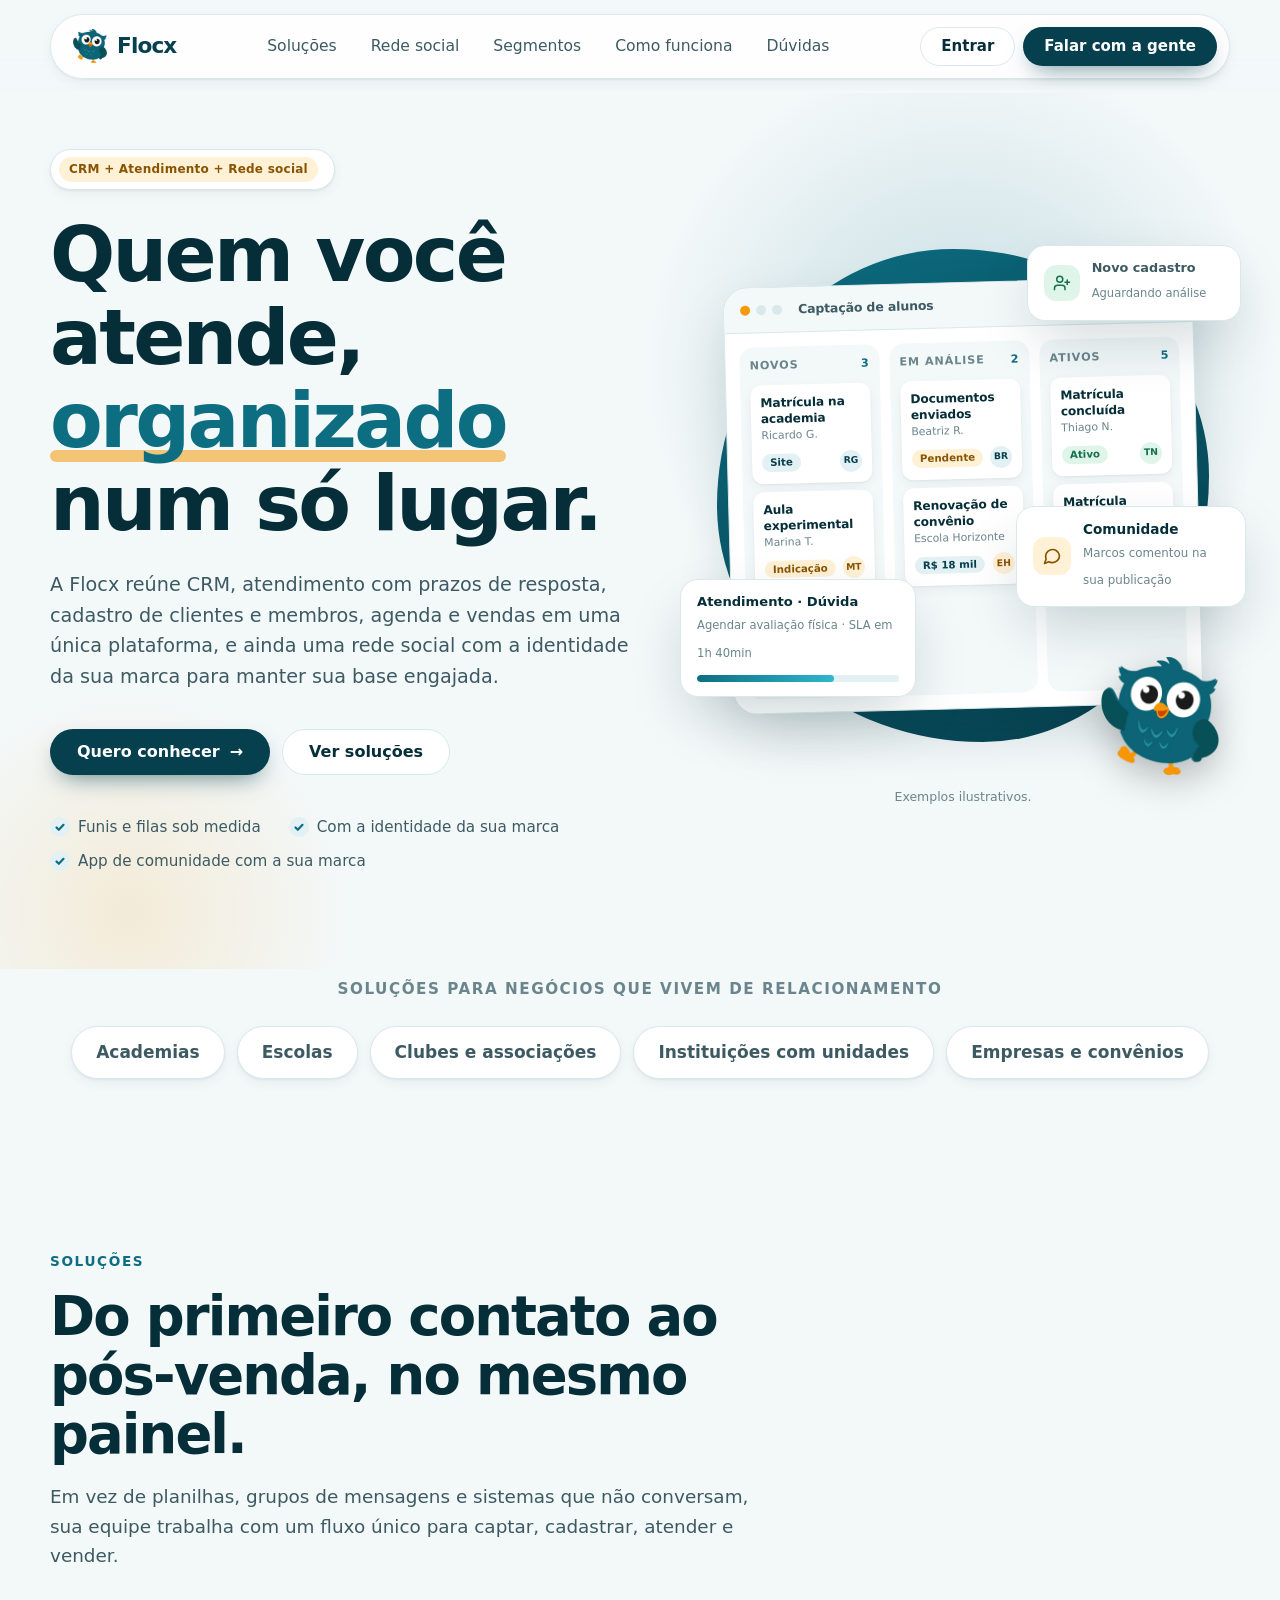
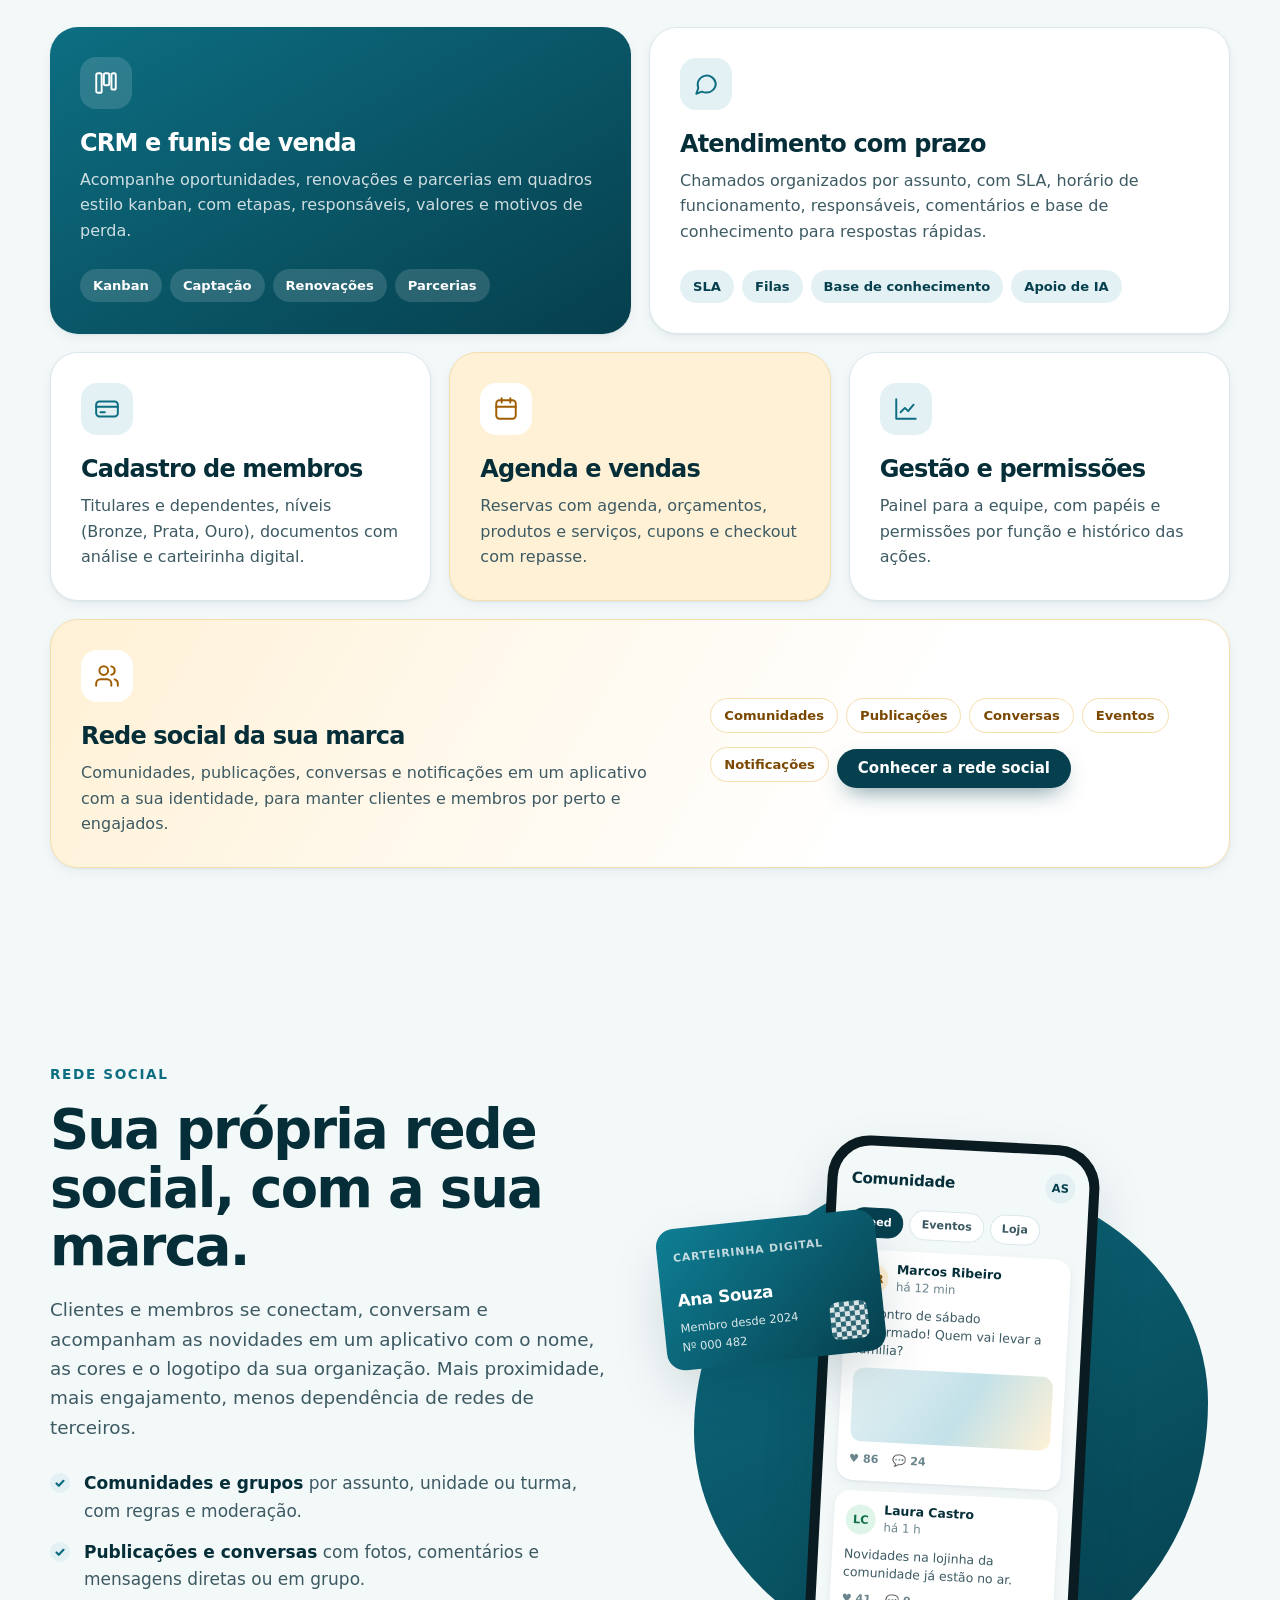
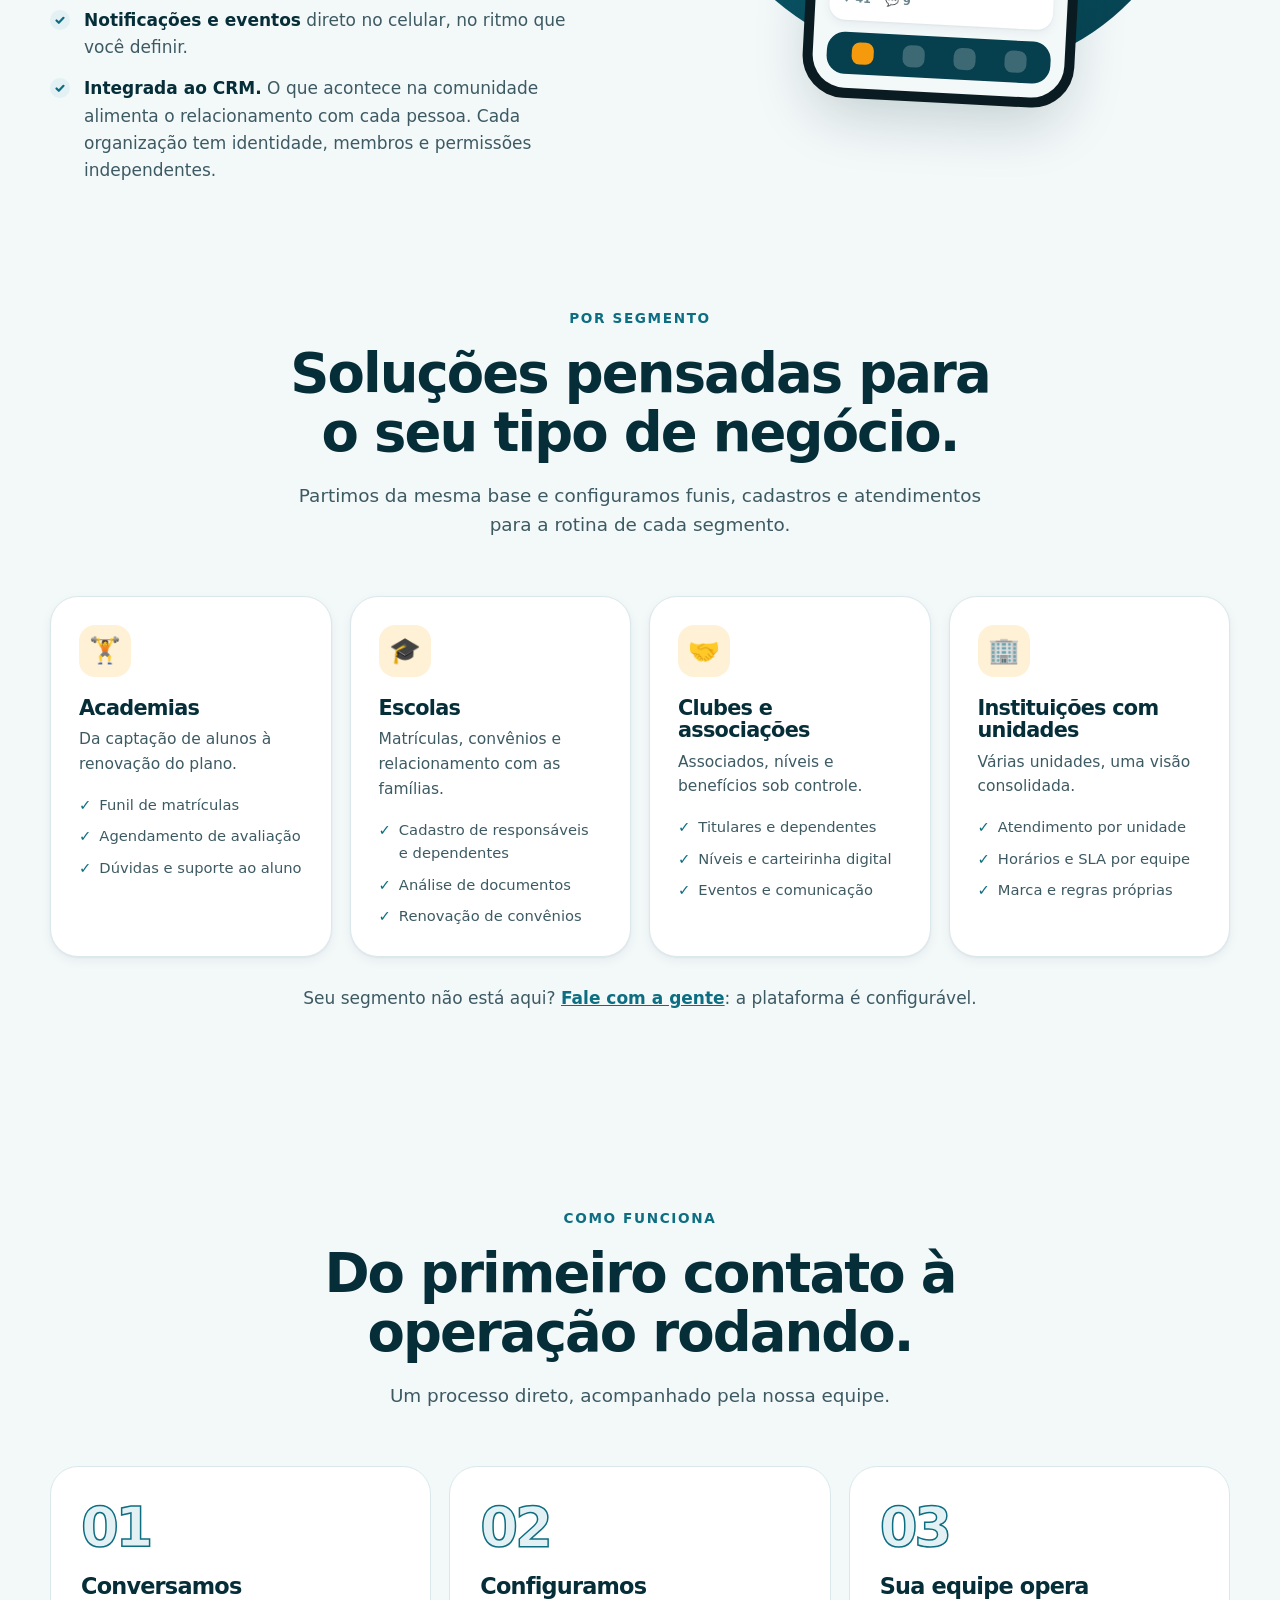
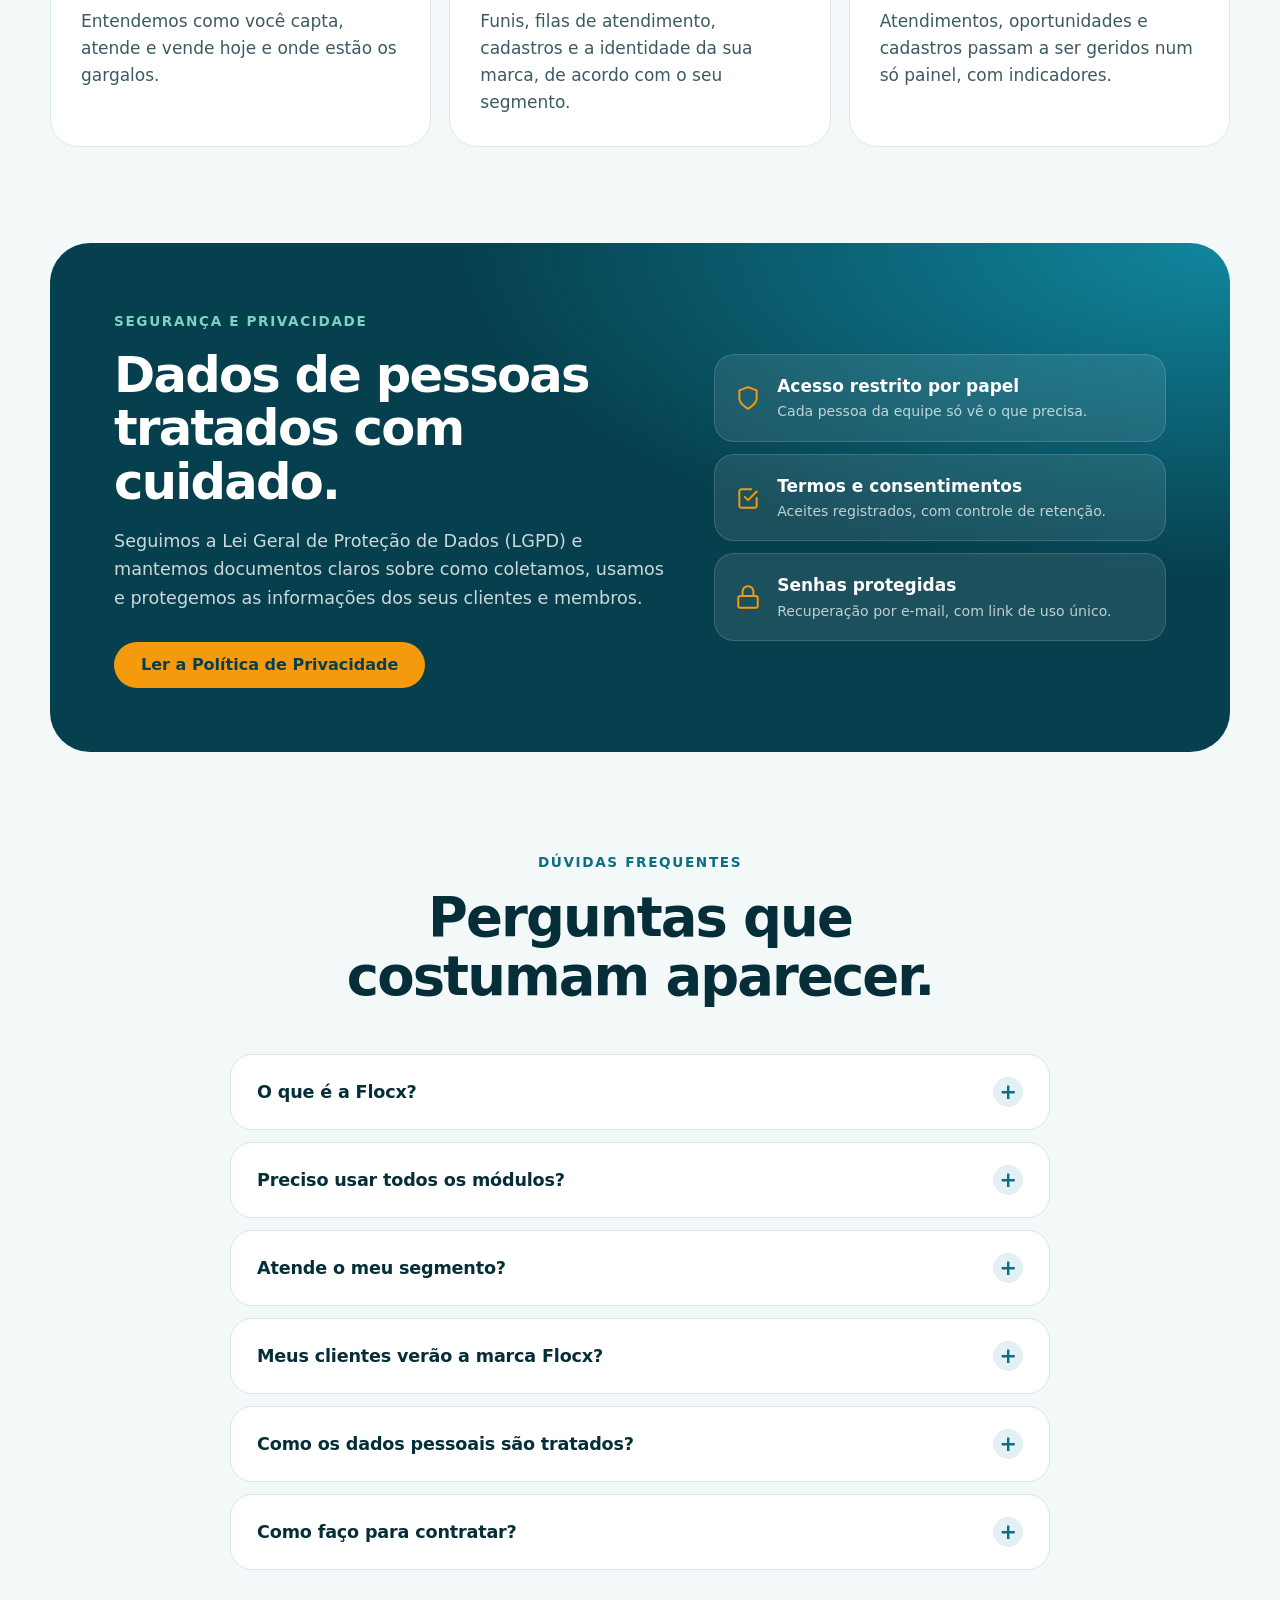
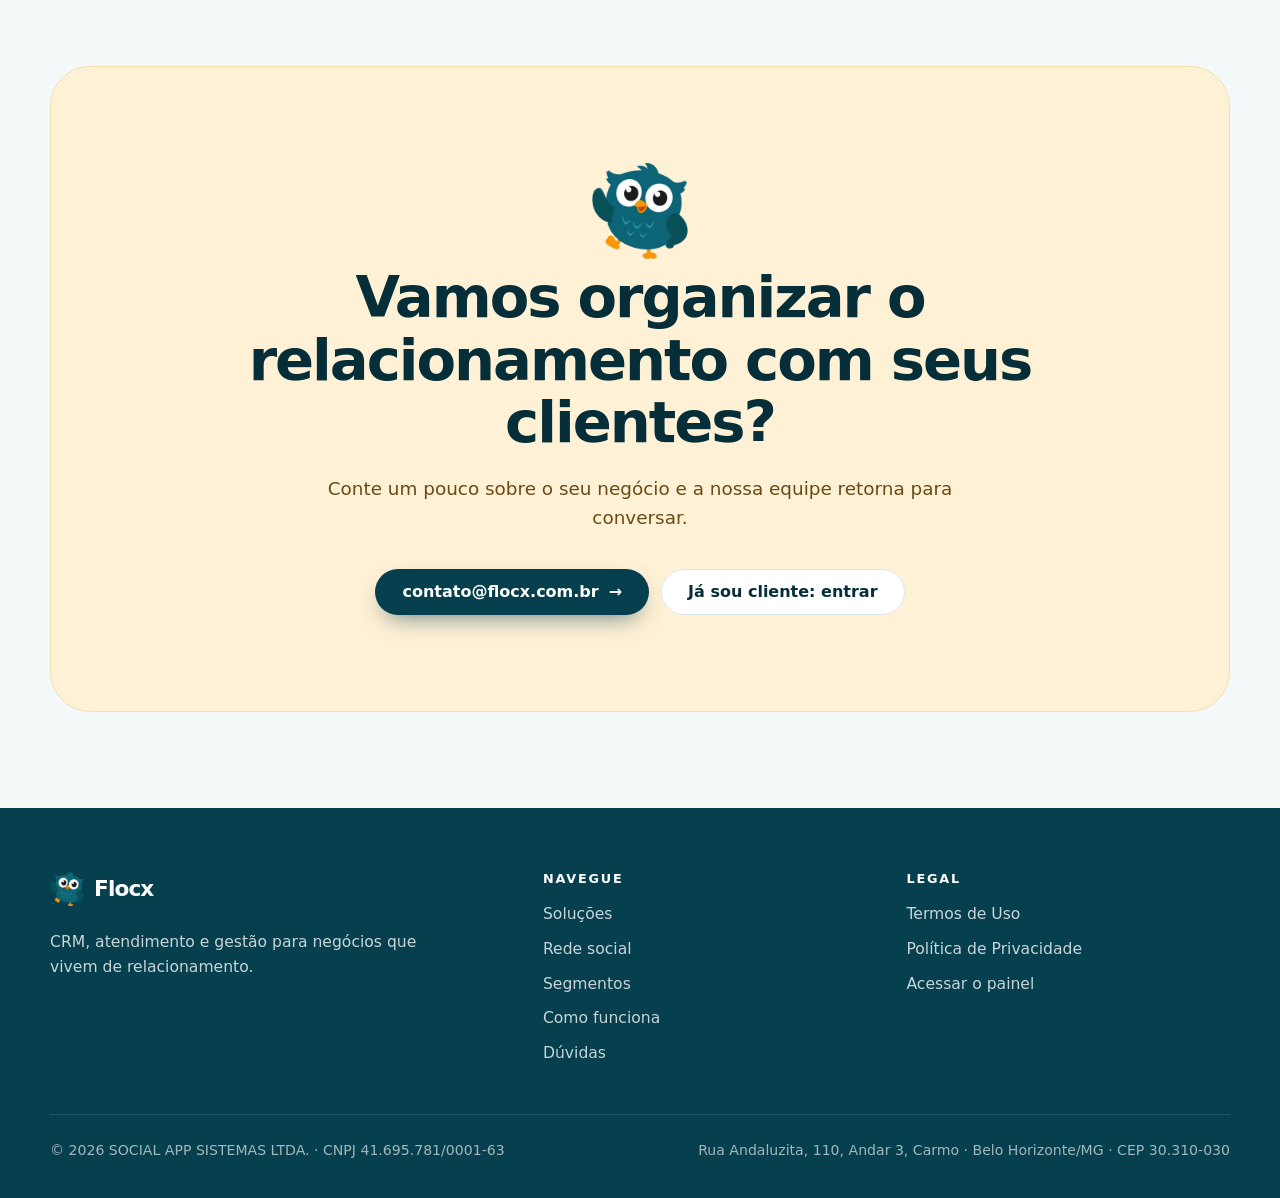
==== commit cd56c987: "feat: refocus pitch on CRM, support and segments; highlight social network Co-Authored-By: Claude So" ====
--- a/index.html
+++ b/index.html
@@ -3,15 +3,15 @@
 <head>
   <meta charset="utf-8">
   <meta name="viewport" content="width=device-width, initial-scale=1">
-  <title>Flocx — A plataforma de comunidade com a sua marca</title>
-  <meta name="description" content="Flocx reúne comunidades, conversas, publicações, marketplace e carteirinha digital em um aplicativo com a identidade da sua marca.">
+  <title>Flocx — CRM, atendimento e gestão para o seu negócio</title>
+  <meta name="description" content="Flocx reúne CRM, atendimento com SLA, cadastro de membros, agenda e vendas em uma só plataforma, com soluções para academias, escolas, clubes e associações.">
   <meta name="theme-color" content="#063f4d">
   <link rel="canonical" href="https://www.flocx.com.br/">
   <link rel="icon" type="image/png" href="assets/flocx-mark.png">
   <meta property="og:type" content="website">
   <meta property="og:locale" content="pt_BR">
-  <meta property="og:title" content="Flocx — A plataforma de comunidade com a sua marca">
-  <meta property="og:description" content="Comunidades, conversas, marketplace e carteirinha digital em um app com a identidade da sua marca.">
+  <meta property="og:title" content="Flocx — CRM, atendimento e gestão para o seu negócio">
+  <meta property="og:description" content="CRM, atendimento com SLA, cadastro de membros, agenda e vendas em uma só plataforma, com a identidade da sua marca.">
   <meta property="og:url" content="https://www.flocx.com.br/">
   <meta property="og:image" content="https://www.flocx.com.br/assets/flocx-mascot.webp">
   <link rel="stylesheet" href="css/style.css">
@@ -28,10 +28,10 @@
         <input class="nav-toggle" type="checkbox" id="menu" aria-label="Abrir menu">
         <label class="nav-burger" for="menu" aria-hidden="true"><span></span></label>
         <div class="nav-links">
-          <a href="#recursos">Recursos</a>
+          <a href="#solucoes">Soluções</a>
+          <a href="#comunidade">Rede social</a>
+          <a href="#segmentos">Segmentos</a>
           <a href="#como-funciona">Como funciona</a>
-          <a href="#sua-marca">Sua marca</a>
-          <a href="#seguranca">Segurança</a>
           <a href="#faq">Dúvidas</a>
         </div>
         <div class="nav-actions">
@@ -47,29 +47,146 @@
     <section class="hero" id="topo">
       <div class="wrap hero-grid">
         <div>
-          <span class="pill"><b>Novo</b> Aplicativo multimarca</span>
-          <h1>Sua comunidade, no <em>seu app</em>.</h1>
-          <p class="lead">A Flocx reúne comunidades, conversas, publicações, marketplace e carteirinha digital em um só aplicativo, com o nome, as cores e a identidade da sua marca.</p>
+          <span class="pill"><b>CRM + Atendimento + Rede social</b></span>
+          <h1>Quem você atende, <em>organizado</em> num só lugar.</h1>
+          <p class="lead">A Flocx reúne CRM, atendimento com prazos de resposta, cadastro de clientes e membros, agenda e vendas em uma única plataforma, e ainda uma rede social com a identidade da sua marca para manter sua base engajada.</p>
           <div class="hero-cta">
             <a class="btn btn-primary" href="#contato">Quero conhecer <span class="arrow" aria-hidden="true">→</span></a>
-            <a class="btn btn-ghost" href="#recursos">Ver recursos</a>
+            <a class="btn btn-ghost" href="#solucoes">Ver soluções</a>
           </div>
           <ul class="hero-meta">
-            <li><span class="check"><svg viewBox="0 0 12 12" fill="none" stroke="currentColor" stroke-width="2.2" stroke-linecap="round" stroke-linejoin="round"><path d="M2.5 6.5l2.3 2.3 4.7-5"/></svg></span>Identidade 100% sua</li>
-            <li><span class="check"><svg viewBox="0 0 12 12" fill="none" stroke="currentColor" stroke-width="2.2" stroke-linecap="round" stroke-linejoin="round"><path d="M2.5 6.5l2.3 2.3 4.7-5"/></svg></span>Painel de gestão incluso</li>
-            <li><span class="check"><svg viewBox="0 0 12 12" fill="none" stroke="currentColor" stroke-width="2.2" stroke-linecap="round" stroke-linejoin="round"><path d="M2.5 6.5l2.3 2.3 4.7-5"/></svg></span>Em conformidade com a LGPD</li>
-          </ul>
-        </div>
-
-        <div class="stage" aria-hidden="true">
-          <div class="float stat"><b>+128</b><span>novos membros hoje</span></div>
-
-          <div class="float card">
-            <small>Carteirinha digital</small>
-            <strong>Ana Souza</strong>
-            <div class="row"><span>Membro desde 2024<br>Nº 000 482</span><span class="qr"></span></div>
-          </div>
-
+            <li><span class="check"><svg viewBox="0 0 12 12" fill="none" stroke="currentColor" stroke-width="2.2" stroke-linecap="round" stroke-linejoin="round"><path d="M2.5 6.5l2.3 2.3 4.7-5"/></svg></span>Funis e filas sob medida</li>
+            <li><span class="check"><svg viewBox="0 0 12 12" fill="none" stroke="currentColor" stroke-width="2.2" stroke-linecap="round" stroke-linejoin="round"><path d="M2.5 6.5l2.3 2.3 4.7-5"/></svg></span>Com a identidade da sua marca</li>
+            <li><span class="check"><svg viewBox="0 0 12 12" fill="none" stroke="currentColor" stroke-width="2.2" stroke-linecap="round" stroke-linejoin="round"><path d="M2.5 6.5l2.3 2.3 4.7-5"/></svg></span>App de comunidade com a sua marca</li>
+          </ul>
+        </div>
+
+        <div>
+          <div class="stage" aria-hidden="true">
+            <div class="dash">
+              <div class="dash-bar"><i></i><i></i><i></i><b>Captação de alunos</b></div>
+              <div class="dash-body">
+                <div class="col">
+                  <h5>Novos <span>3</span></h5>
+                  <div class="kcard"><b>Matrícula na academia</b><small>Ricardo G.</small><div class="tags"><span class="tag-s">Site</span><span class="avatar">RG</span></div></div>
+                  <div class="kcard"><b>Aula experimental</b><small>Marina T.</small><div class="tags"><span class="tag-s w">Indicação</span><span class="avatar a2">MT</span></div></div>
+                  <div class="kcard"><b>Plano família</b><small>Carlos L.</small><div class="tags"><span class="tag-s">Site</span><span class="avatar a3">CL</span></div></div>
+                </div>
+                <div class="col">
+                  <h5>Em análise <span>2</span></h5>
+                  <div class="kcard"><b>Documentos enviados</b><small>Beatriz R.</small><div class="tags"><span class="tag-s w">Pendente</span><span class="avatar">BR</span></div></div>
+                  <div class="kcard"><b>Renovação de convênio</b><small>Escola Horizonte</small><div class="tags"><span class="tag-s">R$ 18 mil</span><span class="avatar a2">EH</span></div></div>
+                </div>
+                <div class="col">
+                  <h5>Ativos <span>5</span></h5>
+                  <div class="kcard"><b>Matrícula concluída</b><small>Thiago N.</small><div class="tags"><span class="tag-s g">Ativo</span><span class="avatar a3">TN</span></div></div>
+                  <div class="kcard"><b>Matrícula concluída</b><small>Laura C.</small><div class="tags"><span class="tag-s g">Ativo</span><span class="avatar">LC</span></div></div>
+                </div>
+              </div>
+            </div>
+
+            <div class="float lead">
+              <span class="dot"><svg width="18" height="18" viewBox="0 0 24 24" fill="none" stroke="currentColor" stroke-width="2" stroke-linecap="round" stroke-linejoin="round"><path d="M16 21v-2a4 4 0 00-4-4H6a4 4 0 00-4 4v2M9 11a4 4 0 100-8 4 4 0 000 8zM19 8v6M22 11h-6"/></svg></span>
+              <div><b>Novo cadastro</b><span>Aguardando análise</span></div>
+            </div>
+            <div class="float sla">
+              <b>Atendimento · Dúvida</b>
+              <span>Agendar avaliação física · SLA em 1h 40min</span>
+              <div class="bar"><i></i></div>
+            </div>
+            <div class="float notif" style="right:-3%;bottom:30%"><span class="dot"><svg width="20" height="20" viewBox="0 0 24 24" fill="none" stroke="currentColor" stroke-width="2" stroke-linecap="round" stroke-linejoin="round"><path d="M21 11.5a8.4 8.4 0 01-9 8.4 8.5 8.5 0 01-3.8-.9L3 21l1.9-5.2A8.4 8.4 0 1121 11.5z"/></svg></span><div><b>Comunidade</b><span>Marcos comentou na sua publicação</span></div></div>
+            <img class="mascot" src="assets/flocx-mascot.webp" alt="" width="118" height="118" style="left:auto;right:2%">
+          </div>
+          <p class="caption">Exemplos ilustrativos.</p>
+        </div>
+      </div>
+    </section>
+
+    <!-- SEGMENTOS (faixa) -->
+    <section class="band" aria-label="Para quem é">
+      <div class="wrap">
+        <p>Soluções para negócios que vivem de relacionamento</p>
+        <ul>
+          <li>Academias</li>
+          <li>Escolas</li>
+          <li>Clubes e associações</li>
+          <li>Instituições com unidades</li>
+          <li>Empresas e convênios</li>
+        </ul>
+      </div>
+    </section>
+
+    <!-- SOLUÇÕES -->
+    <section class="section" id="solucoes">
+      <div class="wrap">
+        <div class="section-head">
+          <span class="eyebrow">Soluções</span>
+          <h2>Do primeiro contato ao pós-venda, no mesmo painel.</h2>
+          <p>Em vez de planilhas, grupos de mensagens e sistemas que não conversam, sua equipe trabalha com um fluxo único para captar, cadastrar, atender e vender.</p>
+        </div>
+
+        <div class="bento">
+          <article class="tile dark t-lg">
+            <span class="ico"><svg viewBox="0 0 24 24" fill="none" stroke="currentColor" stroke-width="1.8" stroke-linecap="round" stroke-linejoin="round"><rect x="3" y="3" width="5" height="18" rx="1.5"/><rect x="10" y="3" width="5" height="11" rx="1.5"/><rect x="17" y="3" width="4" height="15" rx="1.5"/></svg></span>
+            <h3>CRM e funis de venda</h3>
+            <p>Acompanhe oportunidades, renovações e parcerias em quadros estilo kanban, com etapas, responsáveis, valores e motivos de perda.</p>
+            <div class="mini"><span>Kanban</span><span>Captação</span><span>Renovações</span><span>Parcerias</span></div>
+          </article>
+
+          <article class="tile t-lg">
+            <span class="ico"><svg viewBox="0 0 24 24" fill="none" stroke="currentColor" stroke-width="1.8" stroke-linecap="round" stroke-linejoin="round"><path d="M21 11.5a8.4 8.4 0 01-9 8.4 8.5 8.5 0 01-3.8-.9L3 21l1.9-5.2A8.4 8.4 0 1121 11.5z"/></svg></span>
+            <h3>Atendimento com prazo</h3>
+            <p>Chamados organizados por assunto, com SLA, horário de funcionamento, responsáveis, comentários e base de conhecimento para respostas rápidas.</p>
+            <div class="mini"><span>SLA</span><span>Filas</span><span>Base de conhecimento</span><span>Apoio de IA</span></div>
+          </article>
+
+          <article class="tile t-md">
+            <span class="ico"><svg viewBox="0 0 24 24" fill="none" stroke="currentColor" stroke-width="1.8" stroke-linecap="round" stroke-linejoin="round"><rect x="2" y="5" width="20" height="14" rx="3"/><path d="M2 10h20M6 15h4"/></svg></span>
+            <h3>Cadastro de membros</h3>
+            <p>Titulares e dependentes, níveis (Bronze, Prata, Ouro), documentos com análise e carteirinha digital.</p>
+          </article>
+
+          <article class="tile warm t-md">
+            <span class="ico"><svg viewBox="0 0 24 24" fill="none" stroke="currentColor" stroke-width="1.8" stroke-linecap="round" stroke-linejoin="round"><rect x="3" y="4" width="18" height="17" rx="3"/><path d="M8 2v4M16 2v4M3 10h18"/></svg></span>
+            <h3>Agenda e vendas</h3>
+            <p>Reservas com agenda, orçamentos, produtos e serviços, cupons e checkout com repasse.</p>
+          </article>
+
+          <article class="tile t-md">
+            <span class="ico"><svg viewBox="0 0 24 24" fill="none" stroke="currentColor" stroke-width="1.8" stroke-linecap="round" stroke-linejoin="round"><path d="M3 3v18h18M7 15l4-4 3 3 5-6"/></svg></span>
+            <h3>Gestão e permissões</h3>
+            <p>Painel para a equipe, com papéis e permissões por função e histórico das ações.</p>
+          </article>
+
+          <article class="tile social t-full">
+            <div>
+              <span class="ico"><svg viewBox="0 0 24 24" fill="none" stroke="currentColor" stroke-width="1.8" stroke-linecap="round" stroke-linejoin="round"><path d="M16 21v-2a4 4 0 00-4-4H6a4 4 0 00-4 4v2M9 11a4 4 0 100-8 4 4 0 000 8zM22 21v-2a4 4 0 00-3-3.9M16 3.1a4 4 0 010 7.8"/></svg></span>
+              <h3>Rede social da sua marca</h3>
+              <p>Comunidades, publicações, conversas e notificações em um aplicativo com a sua identidade, para manter clientes e membros por perto e engajados.</p>
+            </div>
+            <div class="mini"><span>Comunidades</span><span>Publicações</span><span>Conversas</span><span>Eventos</span><span>Notificações</span><a class="btn btn-primary btn-sm" href="#comunidade">Conhecer a rede social</a></div>
+          </article>
+        </div>
+      </div>
+    </section>
+
+    <!-- COMUNIDADE (segundo plano) -->
+    <section class="section" id="comunidade">
+      <div class="wrap split">
+        <div>
+          <span class="eyebrow">Rede social</span>
+          <div class="section-head" style="margin-top:0">
+            <h2>Sua própria rede social, com a sua marca.</h2>
+            <p>Clientes e membros se conectam, conversam e acompanham as novidades em um aplicativo com o nome, as cores e o logotipo da sua organização. Mais proximidade, mais engajamento, menos dependência de redes de terceiros.</p>
+          </div>
+          <ul class="ticks">
+            <li><span class="check"><svg viewBox="0 0 12 12" fill="none" stroke="currentColor" stroke-width="2.2" stroke-linecap="round" stroke-linejoin="round"><path d="M2.5 6.5l2.3 2.3 4.7-5"/></svg></span><span><b>Comunidades e grupos</b> por assunto, unidade ou turma, com regras e moderação.</span></li>
+            <li><span class="check"><svg viewBox="0 0 12 12" fill="none" stroke="currentColor" stroke-width="2.2" stroke-linecap="round" stroke-linejoin="round"><path d="M2.5 6.5l2.3 2.3 4.7-5"/></svg></span><span><b>Publicações e conversas</b> com fotos, comentários e mensagens diretas ou em grupo.</span></li>
+            <li><span class="check"><svg viewBox="0 0 12 12" fill="none" stroke="currentColor" stroke-width="2.2" stroke-linecap="round" stroke-linejoin="round"><path d="M2.5 6.5l2.3 2.3 4.7-5"/></svg></span><span><b>Notificações e eventos</b> direto no celular, no ritmo que você definir.</span></li>
+            <li><span class="check"><svg viewBox="0 0 12 12" fill="none" stroke="currentColor" stroke-width="2.2" stroke-linecap="round" stroke-linejoin="round"><path d="M2.5 6.5l2.3 2.3 4.7-5"/></svg></span><span><b>Integrada ao CRM.</b> O que acontece na comunidade alimenta o relacionamento com cada pessoa. Cada organização tem identidade, membros e permissões independentes.</span></li>
+          </ul>
+        </div>
+        <div class="stage" aria-hidden="true" style="min-height:520px">
           <div class="phone">
             <div class="screen">
               <div class="screen-top"><strong>Comunidade</strong><span class="avatar">AS</span></div>
@@ -88,86 +205,50 @@
               <div class="tabbar"><i></i><i></i><i></i><i></i></div>
             </div>
           </div>
-
-          <div class="float notif">
-            <span class="dot"><svg width="20" height="20" viewBox="0 0 24 24" fill="none" stroke="currentColor" stroke-width="2" stroke-linecap="round" stroke-linejoin="round"><path d="M6 8a6 6 0 1112 0c0 7 3 9 3 9H3s3-2 3-9M10.3 21a1.94 1.94 0 003.4 0"/></svg></span>
-            <div><b>Nova mensagem</b><span>Você tem 3 conversas não lidas</span></div>
-          </div>
-          <img class="mascot" src="assets/flocx-mascot.webp" alt="" width="118" height="118">
+          <div class="float card">
+            <small>Carteirinha digital</small>
+            <strong>Ana Souza</strong>
+            <div class="row"><span>Membro desde 2024<br>Nº 000 482</span><span class="qr"></span></div>
+          </div>
         </div>
       </div>
     </section>
 
     <!-- SEGMENTOS -->
-    <section class="band" aria-label="Para quem é">
-      <div class="wrap">
-        <p>Feito para quem cuida de comunidades</p>
-        <ul>
-          <li>Clubes e associações</li>
-          <li>Empresas e colaboradores</li>
-          <li>Marcas e fã-clubes</li>
-          <li>Condomínios e bairros</li>
-          <li>Instituições de ensino</li>
-        </ul>
-      </div>
-    </section>
-
-    <!-- RECURSOS -->
-    <section class="section" id="recursos">
-      <div class="wrap">
-        <div class="section-head">
-          <span class="eyebrow">Recursos</span>
-          <h2>Tudo o que sua comunidade precisa, num só lugar.</h2>
-          <p>Em vez de juntar várias ferramentas soltas, você oferece uma experiência única, do primeiro acesso ao dia a dia dos membros.</p>
-        </div>
-
-        <div class="bento">
-          <article class="tile dark t-lg">
-            <span class="ico"><svg viewBox="0 0 24 24" fill="none" stroke="currentColor" stroke-width="1.8" stroke-linecap="round" stroke-linejoin="round"><path d="M16 21v-2a4 4 0 00-4-4H6a4 4 0 00-4 4v2M9 11a4 4 0 100-8 4 4 0 000 8zM22 21v-2a4 4 0 00-3-3.9M16 3.1a4 4 0 010 7.8"/></svg></span>
-            <h3>Comunidades</h3>
-            <p>Crie espaços por assunto, região ou grupo, com regras, papéis e moderação para manter tudo organizado.</p>
-            <div class="mini"><span>Grupos</span><span>Papéis</span><span>Moderação</span></div>
-          </article>
-
-          <article class="tile t-lg">
-            <span class="ico"><svg viewBox="0 0 24 24" fill="none" stroke="currentColor" stroke-width="1.8" stroke-linecap="round" stroke-linejoin="round"><path d="M21 11.5a8.4 8.4 0 01-9 8.4 8.5 8.5 0 01-3.8-.9L3 21l1.9-5.2A8.4 8.4 0 1121 11.5z"/></svg></span>
-            <h3>Conversas</h3>
-            <p>Mensagens diretas e em grupo para os membros se aproximarem, com notificações no momento certo.</p>
-            <div class="mini"><span>Diretas</span><span>Em grupo</span><span>Presença online</span></div>
-          </article>
-
-          <article class="tile t-md">
-            <span class="ico"><svg viewBox="0 0 24 24" fill="none" stroke="currentColor" stroke-width="1.8" stroke-linecap="round" stroke-linejoin="round"><rect x="3" y="4" width="18" height="16" rx="3"/><path d="M3 9h18M8 14h5"/></svg></span>
-            <h3>Publicações</h3>
-            <p>Feed com textos, fotos e enquetes para manter a comunidade sempre em movimento.</p>
-          </article>
-
-          <article class="tile warm t-md">
-            <span class="ico"><svg viewBox="0 0 24 24" fill="none" stroke="currentColor" stroke-width="1.8" stroke-linecap="round" stroke-linejoin="round"><path d="M6 2L3 6v14a2 2 0 002 2h14a2 2 0 002-2V6l-3-4zM3 6h18M16 10a4 4 0 01-8 0"/></svg></span>
-            <h3>Marketplace</h3>
-            <p>Uma vitrine para lojas e produtos da sua comunidade, com gestão no painel.</p>
-          </article>
-
-          <article class="tile t-md">
-            <span class="ico"><svg viewBox="0 0 24 24" fill="none" stroke="currentColor" stroke-width="1.8" stroke-linecap="round" stroke-linejoin="round"><rect x="2" y="5" width="20" height="14" rx="3"/><path d="M2 10h20M6 15h4"/></svg></span>
-            <h3>Carteirinha digital</h3>
-            <p>Identificação do membro no celular, com QR Code, sempre atualizada.</p>
-          </article>
-
-          <article class="tile t-lg">
-            <span class="ico"><svg viewBox="0 0 24 24" fill="none" stroke="currentColor" stroke-width="1.8" stroke-linecap="round" stroke-linejoin="round"><path d="M6 8a6 6 0 1112 0c0 7 3 9 3 9H3s3-2 3-9M10.3 21a1.94 1.94 0 003.4 0"/></svg></span>
-            <h3>Notificações</h3>
-            <p>Avisos, eventos e novidades chegam direto ao celular dos membros, no ritmo que você definir.</p>
-            <div class="mini"><span>Eventos</span><span>Fórum</span><span>Avisos</span></div>
-          </article>
-
-          <article class="tile t-lg">
-            <span class="ico"><svg viewBox="0 0 24 24" fill="none" stroke="currentColor" stroke-width="1.8" stroke-linecap="round" stroke-linejoin="round"><path d="M3 3v18h18M7 15l4-4 3 3 5-6"/></svg></span>
-            <h3>Painel de gestão</h3>
-            <p>Acompanhe membros, acessos e conteúdo em um backoffice pensado para a equipe da sua marca.</p>
-            <div class="mini"><span>Membros</span><span>Permissões</span><span>Indicadores</span></div>
-          </article>
-        </div>
+    <section class="section" id="segmentos" style="padding-top:24px">
+      <div class="wrap">
+        <div class="section-head center">
+          <span class="eyebrow">Por segmento</span>
+          <h2>Soluções pensadas para o seu tipo de negócio.</h2>
+          <p>Partimos da mesma base e configuramos funis, cadastros e atendimentos para a rotina de cada segmento.</p>
+        </div>
+        <div class="seg-grid">
+          <article class="seg">
+            <span class="emoji" aria-hidden="true">🏋️</span>
+            <h3>Academias</h3>
+            <p>Da captação de alunos à renovação do plano.</p>
+            <ul><li>Funil de matrículas</li><li>Agendamento de avaliação</li><li>Dúvidas e suporte ao aluno</li></ul>
+          </article>
+          <article class="seg">
+            <span class="emoji" aria-hidden="true">🎓</span>
+            <h3>Escolas</h3>
+            <p>Matrículas, convênios e relacionamento com as famílias.</p>
+            <ul><li>Cadastro de responsáveis e dependentes</li><li>Análise de documentos</li><li>Renovação de convênios</li></ul>
+          </article>
+          <article class="seg">
+            <span class="emoji" aria-hidden="true">🤝</span>
+            <h3>Clubes e associações</h3>
+            <p>Associados, níveis e benefícios sob controle.</p>
+            <ul><li>Titulares e dependentes</li><li>Níveis e carteirinha digital</li><li>Eventos e comunicação</li></ul>
+          </article>
+          <article class="seg">
+            <span class="emoji" aria-hidden="true">🏢</span>
+            <h3>Instituições com unidades</h3>
+            <p>Várias unidades, uma visão consolidada.</p>
+            <ul><li>Atendimento por unidade</li><li>Horários e SLA por equipe</li><li>Marca e regras próprias</li></ul>
+          </article>
+        </div>
+        <p class="seg-note">Seu segmento não está aqui? <a href="#contato">Fale com a gente</a>: a plataforma é configurável.</p>
       </div>
     </section>
 
@@ -176,41 +257,14 @@
       <div class="wrap">
         <div class="section-head center">
           <span class="eyebrow">Como funciona</span>
-          <h2>Do primeiro contato ao app no ar.</h2>
+          <h2>Do primeiro contato à operação rodando.</h2>
           <p>Um processo direto, acompanhado pela nossa equipe.</p>
         </div>
         <ol class="steps">
-          <li class="step"><h3>Conversamos</h3><p>Entendemos o perfil da sua comunidade e quais recursos fazem sentido para ela.</p></li>
-          <li class="step"><h3>Configuramos a sua marca</h3><p>Nome, cores, logotipo e módulos ativos: o aplicativo nasce com a cara da sua organização.</p></li>
-          <li class="step"><h3>Você gerencia</h3><p>Sua equipe passa a administrar membros, conteúdo e acessos pelo painel de gestão.</p></li>
+          <li class="step"><h3>Conversamos</h3><p>Entendemos como você capta, atende e vende hoje e onde estão os gargalos.</p></li>
+          <li class="step"><h3>Configuramos</h3><p>Funis, filas de atendimento, cadastros e a identidade da sua marca, de acordo com o seu segmento.</p></li>
+          <li class="step"><h3>Sua equipe opera</h3><p>Atendimentos, oportunidades e cadastros passam a ser geridos num só painel, com indicadores.</p></li>
         </ol>
-      </div>
-    </section>
-
-    <!-- SUA MARCA -->
-    <section class="section" id="sua-marca">
-      <div class="wrap split">
-        <div>
-          <span class="eyebrow">Multimarca</span>
-          <div class="section-head" style="margin-top:0">
-            <h2>Uma plataforma, várias marcas.</h2>
-            <p>Cada organização tem o seu próprio espaço, com identidade, membros e permissões independentes.</p>
-          </div>
-          <ul class="ticks">
-            <li><span class="check"><svg viewBox="0 0 12 12" fill="none" stroke="currentColor" stroke-width="2.2" stroke-linecap="round" stroke-linejoin="round"><path d="M2.5 6.5l2.3 2.3 4.7-5"/></svg></span><span><b>Identidade própria.</b> Seus membros enxergam a sua marca, não a nossa.</span></li>
-            <li><span class="check"><svg viewBox="0 0 12 12" fill="none" stroke="currentColor" stroke-width="2.2" stroke-linecap="round" stroke-linejoin="round"><path d="M2.5 6.5l2.3 2.3 4.7-5"/></svg></span><span><b>Acessos por papel.</b> Defina o que cada pessoa da equipe pode ver e fazer.</span></li>
-            <li><span class="check"><svg viewBox="0 0 12 12" fill="none" stroke="currentColor" stroke-width="2.2" stroke-linecap="round" stroke-linejoin="round"><path d="M2.5 6.5l2.3 2.3 4.7-5"/></svg></span><span><b>Recursos sob medida.</b> Ative apenas os módulos que fazem sentido para você.</span></li>
-          </ul>
-        </div>
-        <div class="panel" aria-hidden="true">
-          <h4>Espaços da plataforma</h4>
-          <div class="brands">
-            <div class="brand-row"><span class="sw s1">C</span><div><b>Clube Aurora</b><span>3.200 membros</span></div><span class="tag">Marca própria</span></div>
-            <div class="brand-row"><span class="sw s2">V</span><div><b>Vila Verde</b><span>840 membros</span></div><span class="tag">Marca própria</span></div>
-            <div class="brand-row"><span class="sw s3">N</span><div><b>Núcleo Norte</b><span>1.150 membros</span></div><span class="tag">Marca própria</span></div>
-          </div>
-          <p style="margin-top:16px;font-size:.78rem;opacity:.6">Exemplos ilustrativos.</p>
-        </div>
       </div>
     </section>
 
@@ -221,13 +275,13 @@
           <div>
             <span class="eyebrow" style="color:#7dd3c0">Segurança e privacidade</span>
             <h2 style="margin-top:14px">Dados de pessoas tratados com cuidado.</h2>
-            <p>Seguimos a Lei Geral de Proteção de Dados (LGPD) e mantemos documentos claros sobre como coletamos, usamos e protegemos as informações dos membros.</p>
+            <p>Seguimos a Lei Geral de Proteção de Dados (LGPD) e mantemos documentos claros sobre como coletamos, usamos e protegemos as informações dos seus clientes e membros.</p>
             <a class="btn btn-accent" href="politica-de-privacidade.html">Ler a Política de Privacidade</a>
           </div>
           <ul class="trust-list">
-            <li><svg viewBox="0 0 24 24" fill="none" stroke="currentColor" stroke-width="1.8" stroke-linecap="round" stroke-linejoin="round"><path d="M12 22s8-4 8-10V5l-8-3-8 3v7c0 6 8 10 8 10z"/></svg><span>Acesso restrito por papel<small>Cada pessoa só vê o que precisa.</small></span></li>
-            <li><svg viewBox="0 0 24 24" fill="none" stroke="currentColor" stroke-width="1.8" stroke-linecap="round" stroke-linejoin="round"><rect x="3" y="11" width="18" height="11" rx="2"/><path d="M7 11V7a5 5 0 0110 0v4"/></svg><span>Senhas protegidas<small>Recuperação de senha por e-mail, com link de uso único.</small></span></li>
-            <li><svg viewBox="0 0 24 24" fill="none" stroke="currentColor" stroke-width="1.8" stroke-linecap="round" stroke-linejoin="round"><path d="M9 11l3 3 8-8M20 12v7a2 2 0 01-2 2H6a2 2 0 01-2-2V6a2 2 0 012-2h9"/></svg><span>Direitos do titular<small>Pedidos de acesso, correção e exclusão atendidos.</small></span></li>
+            <li><svg viewBox="0 0 24 24" fill="none" stroke="currentColor" stroke-width="1.8" stroke-linecap="round" stroke-linejoin="round"><path d="M12 22s8-4 8-10V5l-8-3-8 3v7c0 6 8 10 8 10z"/></svg><span>Acesso restrito por papel<small>Cada pessoa da equipe só vê o que precisa.</small></span></li>
+            <li><svg viewBox="0 0 24 24" fill="none" stroke="currentColor" stroke-width="1.8" stroke-linecap="round" stroke-linejoin="round"><path d="M9 11l3 3 8-8M20 12v7a2 2 0 01-2 2H6a2 2 0 01-2-2V6a2 2 0 012-2h9"/></svg><span>Termos e consentimentos<small>Aceites registrados, com controle de retenção.</small></span></li>
+            <li><svg viewBox="0 0 24 24" fill="none" stroke="currentColor" stroke-width="1.8" stroke-linecap="round" stroke-linejoin="round"><rect x="3" y="11" width="18" height="11" rx="2"/><path d="M7 11V7a5 5 0 0110 0v4"/></svg><span>Senhas protegidas<small>Recuperação por e-mail, com link de uso único.</small></span></li>
           </ul>
         </div>
       </div>
@@ -243,15 +297,19 @@
         <div class="faq">
           <details>
             <summary>O que é a Flocx?</summary>
-            <p>É uma plataforma que permite a organizações oferecerem aos seus membros um aplicativo de comunidade com conversas, publicações, marketplace, notificações e carteirinha digital, com a identidade visual da própria organização.</p>
-          </details>
-          <details>
-            <summary>Meus membros verão a marca Flocx?</summary>
-            <p>Não. O aplicativo é configurado com o nome, as cores e o logotipo da sua marca.</p>
-          </details>
-          <details>
-            <summary>Quem administra o conteúdo e os acessos?</summary>
-            <p>A equipe da sua organização, por meio do painel de gestão, com permissões distintas por função.</p>
+            <p>É uma plataforma de gestão de relacionamento: CRM, atendimento com SLA, cadastro de clientes e membros, agenda e vendas, com soluções para segmentos como academias, escolas, clubes e associações. Também inclui uma rede social (comunidades, publicações e conversas) em um app com a identidade da sua marca, integrada ao restante da plataforma.</p>
+          </details>
+          <details>
+            <summary>Preciso usar todos os módulos?</summary>
+            <p>Não. Cada organização ativa apenas os recursos que fazem sentido para a sua operação, e pode incluir novos depois.</p>
+          </details>
+          <details>
+            <summary>Atende o meu segmento?</summary>
+            <p>Temos soluções pensadas para academias, escolas, clubes e associações, e a plataforma é configurável para outros negócios. <a href="#contato">Fale com a gente</a>.</p>
+          </details>
+          <details>
+            <summary>Meus clientes verão a marca Flocx?</summary>
+            <p>Não. Aplicativo e portal podem ser configurados com o nome, as cores e o logotipo da sua marca.</p>
           </details>
           <details>
             <summary>Como os dados pessoais são tratados?</summary>
@@ -270,8 +328,8 @@
       <div class="wrap">
         <div class="cta-box">
           <img src="assets/flocx-mascot.webp" alt="Coruja, mascote da Flocx" width="96" height="96">
-          <h2>Vamos montar a comunidade da sua marca?</h2>
-          <p>Conte um pouco sobre a sua organização e a nossa equipe retorna para conversar.</p>
+          <h2>Vamos organizar o relacionamento com seus clientes?</h2>
+          <p>Conte um pouco sobre o seu negócio e a nossa equipe retorna para conversar.</p>
           <div class="hero-cta">
             <a class="btn btn-primary" href="mailto:contato@flocx.com.br?subject=Quero%20conhecer%20a%20Flocx">contato@flocx.com.br <span class="arrow" aria-hidden="true">→</span></a>
             <a class="btn btn-ghost" href="https://app.flocx.com.br">Já sou cliente: entrar</a>
@@ -286,14 +344,15 @@
       <div class="footer-grid">
         <div>
           <a class="brand" href="#topo"><img src="assets/flocx-mark.png" alt="" width="34" height="34">Flocx</a>
-          <p>Plataforma de comunidade multimarca para organizações que querem estar perto dos seus membros.</p>
+          <p>CRM, atendimento e gestão para negócios que vivem de relacionamento.</p>
         </div>
         <div>
           <h4>Navegue</h4>
           <ul>
-            <li><a href="#recursos">Recursos</a></li>
+            <li><a href="#solucoes">Soluções</a></li>
+            <li><a href="#comunidade">Rede social</a></li>
+            <li><a href="#segmentos">Segmentos</a></li>
             <li><a href="#como-funciona">Como funciona</a></li>
-            <li><a href="#sua-marca">Sua marca</a></li>
             <li><a href="#faq">Dúvidas</a></li>
           </ul>
         </div>
--- a/css/style.css
+++ b/css/style.css
@@ -54,7 +54,7 @@
 .btn {
   display: inline-flex; align-items: center; justify-content: center; gap: 10px;
   padding: 14px 26px; border-radius: 999px; border: 1.5px solid transparent;
-  font: inherit; font-weight: 600; font-size: 1rem; line-height: 1; text-decoration: none; cursor: pointer;
+  font: inherit; font-weight: 600; font-size: 1rem; line-height: 1; text-decoration: none; cursor: pointer; white-space: nowrap;
   transition: transform .18s ease, box-shadow .18s ease, background .18s ease, color .18s ease;
 }
 .btn:hover { transform: translateY(-2px); }
@@ -79,7 +79,7 @@
 .brand { display: inline-flex; align-items: center; gap: 10px; text-decoration: none; font-weight: 800; font-size: 1.35rem; letter-spacing: -0.04em; color: var(--brand-deep); }
 .brand img { width: 34px; height: 34px; }
 .nav-links { display: flex; align-items: center; gap: 6px; }
-.nav-links a:not(.btn) { padding: 9px 16px; border-radius: 999px; text-decoration: none; font-weight: 500; font-size: .975rem; color: var(--ink-soft); transition: background .15s, color .15s; }
+.nav-links a:not(.btn) { white-space: nowrap; padding: 9px 14px; border-radius: 999px; text-decoration: none; font-weight: 500; font-size: .975rem; color: var(--ink-soft); transition: background .15s, color .15s; }
 .nav-links a:not(.btn):hover { background: var(--brand-soft); color: var(--brand-deep); }
 .nav-actions { display: flex; align-items: center; gap: 8px; }
 .nav-toggle, .nav-burger { display: none; }
@@ -168,6 +168,48 @@
 
 @keyframes bob { 50% { transform: translateY(-10px) rotate(var(--r, 0deg)); } }
 
+
+/* ---------- Painel (hero) ---------- */
+.dash { position: relative; width: min(100%, 470px); border-radius: 24px; background: var(--surface); box-shadow: var(--shadow-lg); border: 1px solid var(--line); overflow: hidden; transform: rotate(-1.5deg); }
+.dash-bar { display: flex; align-items: center; gap: 6px; padding: 12px 16px; border-bottom: 1px solid var(--line); background: var(--bg); }
+.dash-bar i { width: 10px; height: 10px; border-radius: 50%; background: var(--line); }
+.dash-bar i:first-child { background: #f59a0c; }
+.dash-bar b { margin-left: 10px; font-size: .78rem; letter-spacing: -0.01em; color: var(--ink-soft); }
+.dash-body { padding: 14px; display: grid; grid-template-columns: repeat(3, 1fr); gap: 10px; }
+.col { background: var(--bg); border-radius: 14px; padding: 10px; min-height: 250px; }
+.col h5 { margin: 0 0 10px; display: flex; justify-content: space-between; font-size: .7rem; text-transform: uppercase; letter-spacing: .08em; color: var(--ink-mute); }
+.col h5 span { color: var(--brand); }
+.kcard { background: var(--surface); border-radius: 11px; padding: 10px; margin-bottom: 8px; box-shadow: var(--shadow-sm); font-size: .74rem; line-height: 1.35; }
+.kcard b { display: block; font-size: .76rem; letter-spacing: -0.01em; }
+.kcard small { color: var(--ink-mute); font-size: .68rem; }
+.kcard .tags { margin-top: 8px; display: flex; align-items: center; justify-content: space-between; }
+.tag-s { padding: 2px 8px; border-radius: 99px; font-size: .64rem; font-weight: 700; background: var(--brand-soft); color: var(--brand-deep); }
+.tag-s.w { background: var(--accent-soft); color: #8a5300; }
+.tag-s.g { background: #dff5ea; color: #14704c; }
+.kcard .avatar { width: 22px; height: 22px; font-size: .58rem; }
+.float.sla { left: -3%; bottom: 14%; width: 236px; animation-delay: -1s; }
+.float.sla b { display: block; font-size: .82rem; line-height: 1.25; }
+.float.sla span { font-size: .72rem; color: var(--ink-mute); }
+.bar { margin-top: 10px; height: 7px; border-radius: 99px; background: var(--brand-soft); overflow: hidden; }
+.bar i { display: block; height: 100%; width: 68%; border-radius: 99px; background: linear-gradient(90deg, var(--brand), #2fb7ce); }
+.float.lead { right: -2%; top: 1%; width: 214px; display: flex; gap: 12px; align-items: center; animation-delay: -3s; }
+.float.lead .dot { width: 36px; height: 36px; border-radius: 12px; background: #dff5ea; color: #14704c; display: grid; place-items: center; flex: none; }
+.float.lead b { display: block; font-size: .8rem; line-height: 1.25; }
+.float.lead span { font-size: .72rem; color: var(--ink-mute); }
+.caption { margin-top: 12px; font-size: .78rem; color: var(--ink-mute); text-align: center; }
+
+/* ---------- Segmentos ---------- */
+.seg-grid { margin-top: 56px; display: grid; grid-template-columns: repeat(4, 1fr); gap: 18px; }
+.seg { padding: 28px; border-radius: var(--radius-lg); background: var(--surface); border: 1px solid var(--line); box-shadow: var(--shadow-sm); display: flex; flex-direction: column; }
+.seg .emoji { width: 52px; height: 52px; border-radius: 16px; display: grid; place-items: center; font-size: 1.6rem; background: var(--accent-soft); }
+.seg h3 { margin-top: 20px; font-size: 1.3rem; }
+.seg p { margin-top: 8px; color: var(--ink-soft); font-size: .97rem; }
+.seg ul { margin-top: 16px; display: grid; gap: 8px; font-size: .92rem; color: var(--ink-soft); }
+.seg li { display: flex; gap: 8px; }
+.seg li::before { content: "✓"; color: var(--brand); font-weight: 700; }
+.seg-note { margin-top: 28px; text-align: center; color: var(--ink-soft); }
+.seg-note a { color: var(--brand); font-weight: 600; }
+
 /* ---------- Faixa de segmentos ---------- */
 .band { padding: 8px 0 72px; text-align: center; }
 .band p { color: var(--ink-mute); font-size: .95rem; font-weight: 600; text-transform: uppercase; letter-spacing: .1em; }
@@ -192,6 +234,12 @@
 .tile p { margin-top: 10px; color: var(--ink-soft); font-size: 1rem; }
 .t-lg { grid-column: span 3; }
 .t-md { grid-column: span 2; }
+.t-full { grid-column: span 6; display: grid; grid-template-columns: 1.1fr .9fr; gap: 32px; align-items: center; }
+.tile.social { background: linear-gradient(120deg, var(--accent-soft), #fff 70%); border-color: #f6dfae; }
+.tile.social .ico { background: #fff; color: #a05d00; }
+.tile.social .mini { margin-top: 0; align-items: center; }
+.tile.social .mini span { background: #fff; color: #7a4800; border: 1px solid #f6dfae; }
+.tile.social .mini .btn { margin-top: 8px; }
 .tile.dark { background: linear-gradient(150deg, var(--brand), var(--brand-deep)); color: #fff; border: 0; }
 .tile.dark p { color: rgb(255 255 255 / 80%); }
 .tile.dark .ico { background: rgb(255 255 255 / 14%); color: #fff; }
@@ -307,7 +355,10 @@
 @media (max-width: 960px) {
   .hero-grid, .split, .trust-box { grid-template-columns: 1fr; }
   .stage { min-height: 520px; margin-top: 16px; }
-  .t-lg, .t-md { grid-column: span 6; }
+  .t-lg, .t-md, .t-full { grid-column: span 6; }
+  .t-full { grid-template-columns: 1fr; gap: 0; }
+  .tile.social .mini { margin-top: 26px; }
+  .seg-grid { grid-template-columns: 1fr 1fr; }
   .steps { grid-template-columns: 1fr; }
   .footer-grid { grid-template-columns: 1fr 1fr; }
   .footer-grid > :first-child { grid-column: 1 / -1; }
@@ -347,6 +398,11 @@
   .float.card { left: -6%; width: 190px; }
   .float.notif { right: -6%; width: 200px; }
   .float.stat { display: none; }
+  .seg-grid { grid-template-columns: 1fr; }
+  .dash-body { grid-template-columns: repeat(2, 1fr); }
+  .dash-body .col:nth-child(3) { display: none; }
+  .float.sla { left: -4%; width: 200px; }
+  .float.lead { right: -4%; width: 180px; }
   .mascot { width: 92px; }
   .tile { padding: 24px; }
   .footer-grid { grid-template-columns: 1fr; }
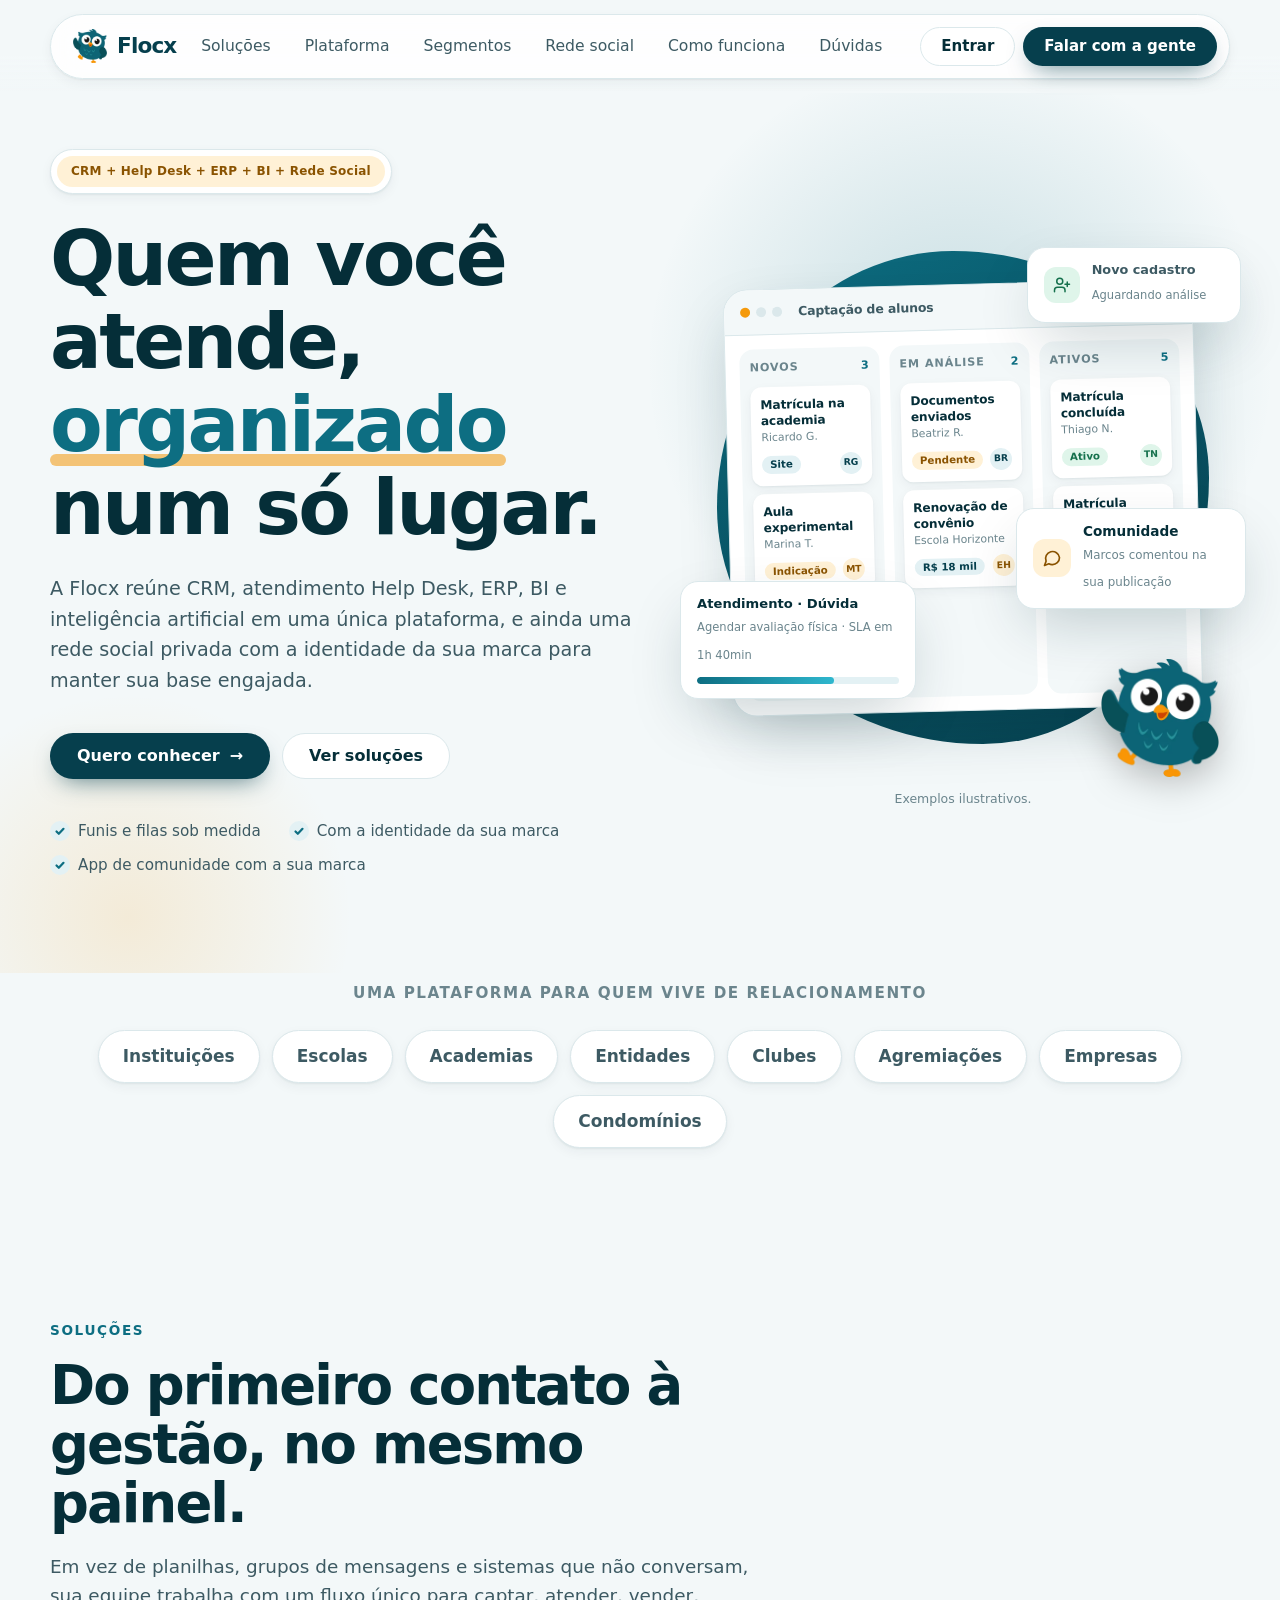
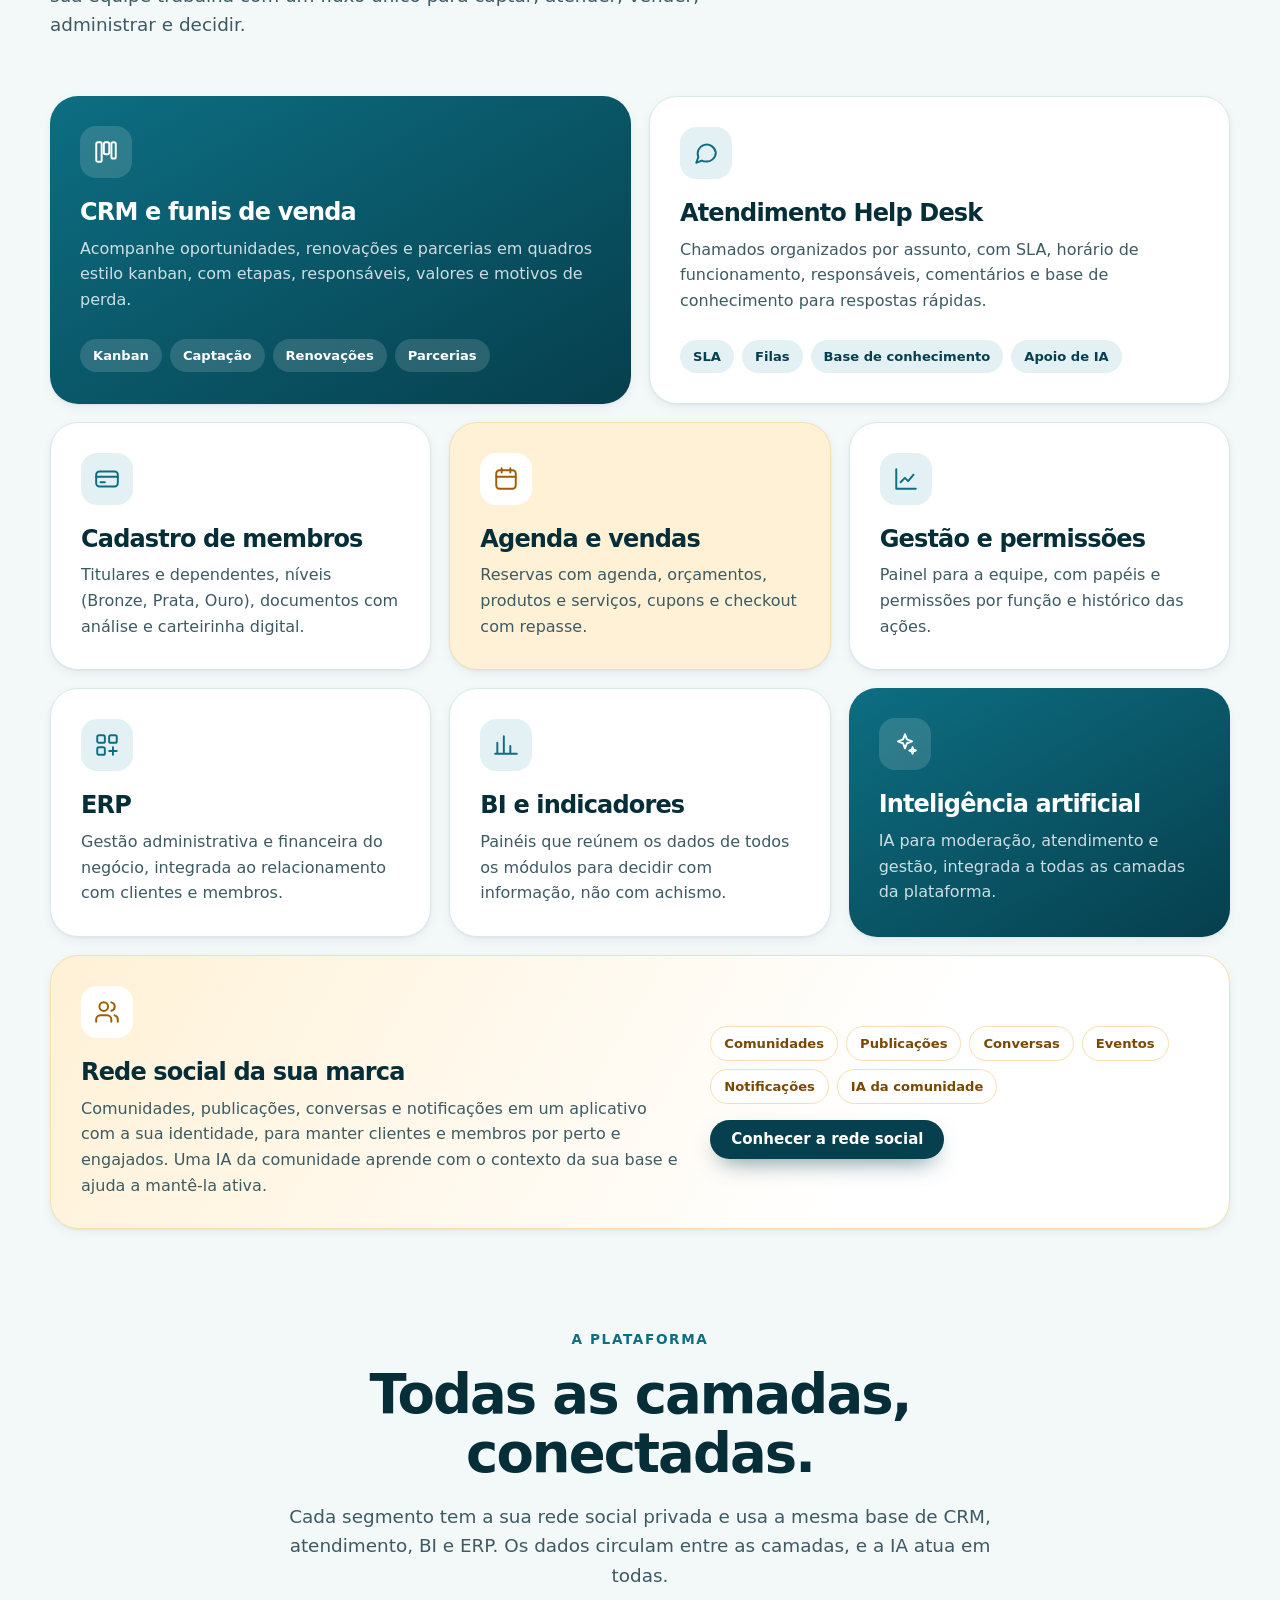
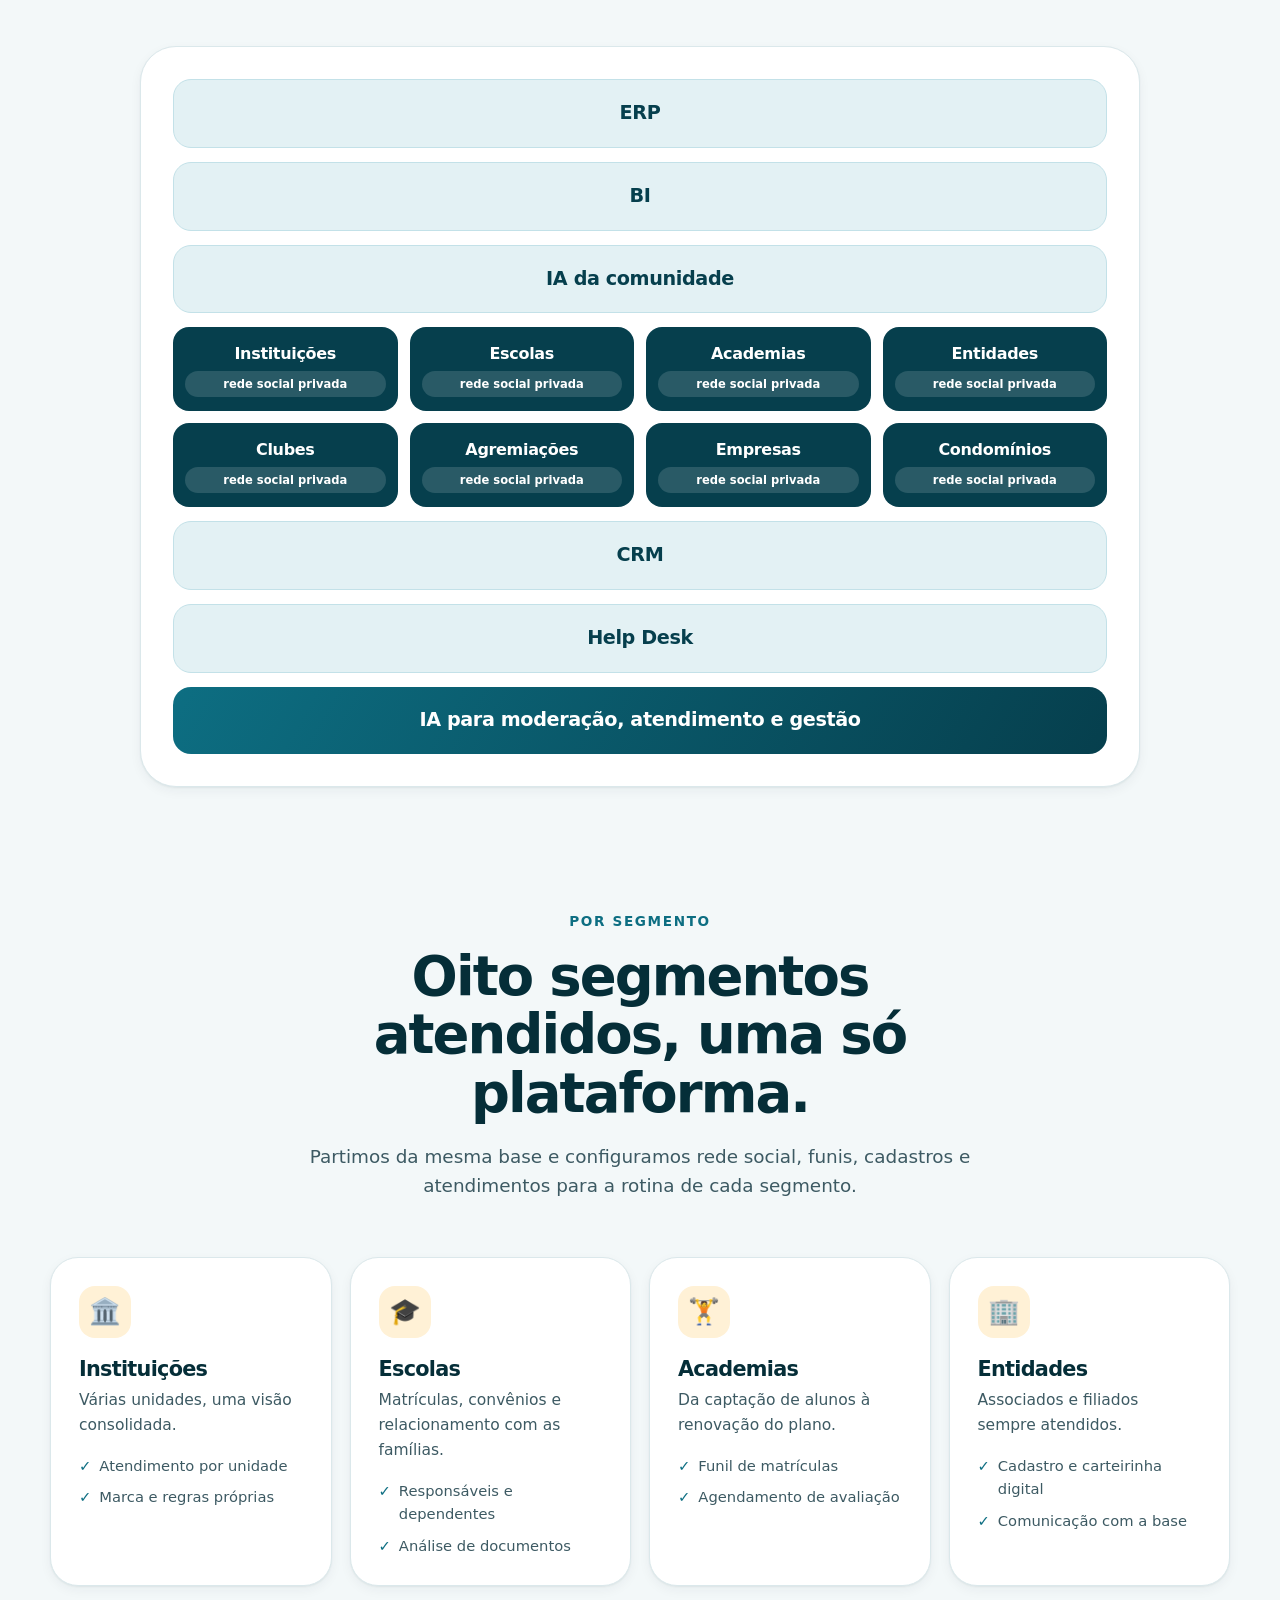
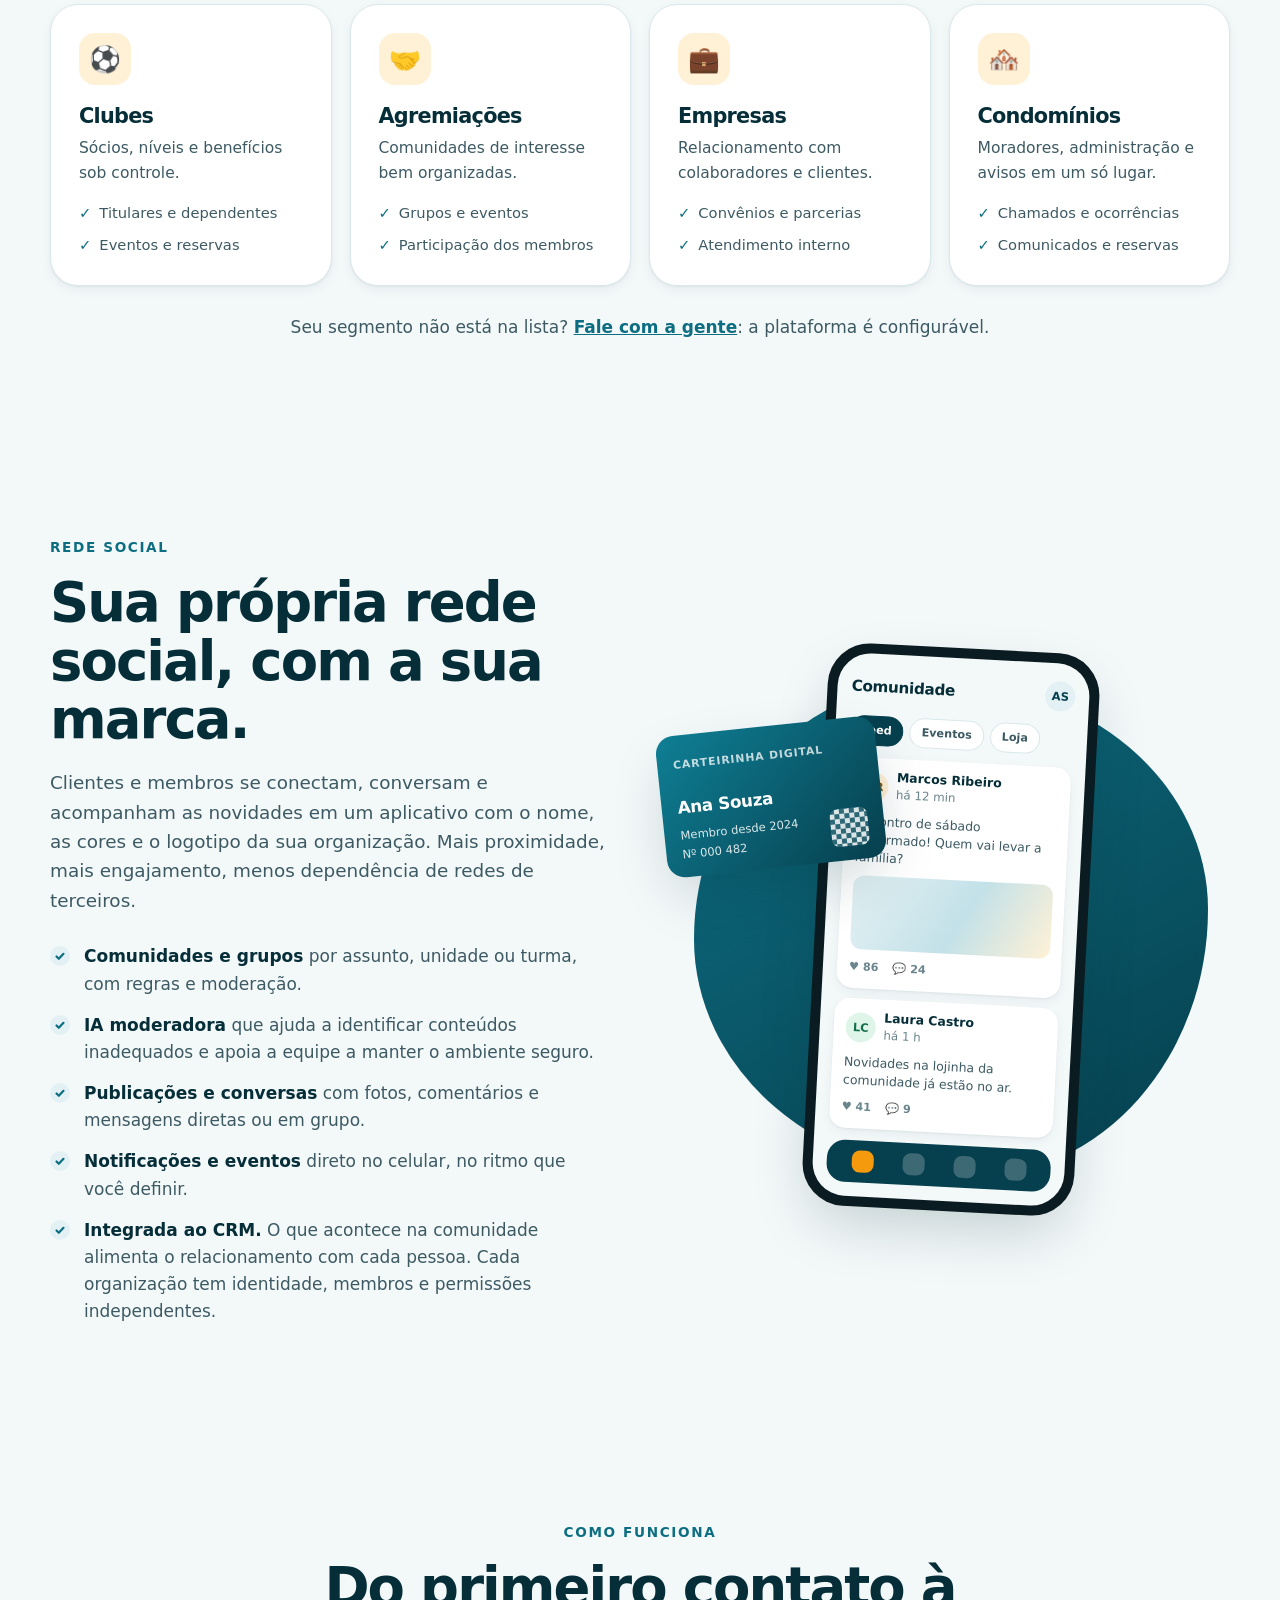
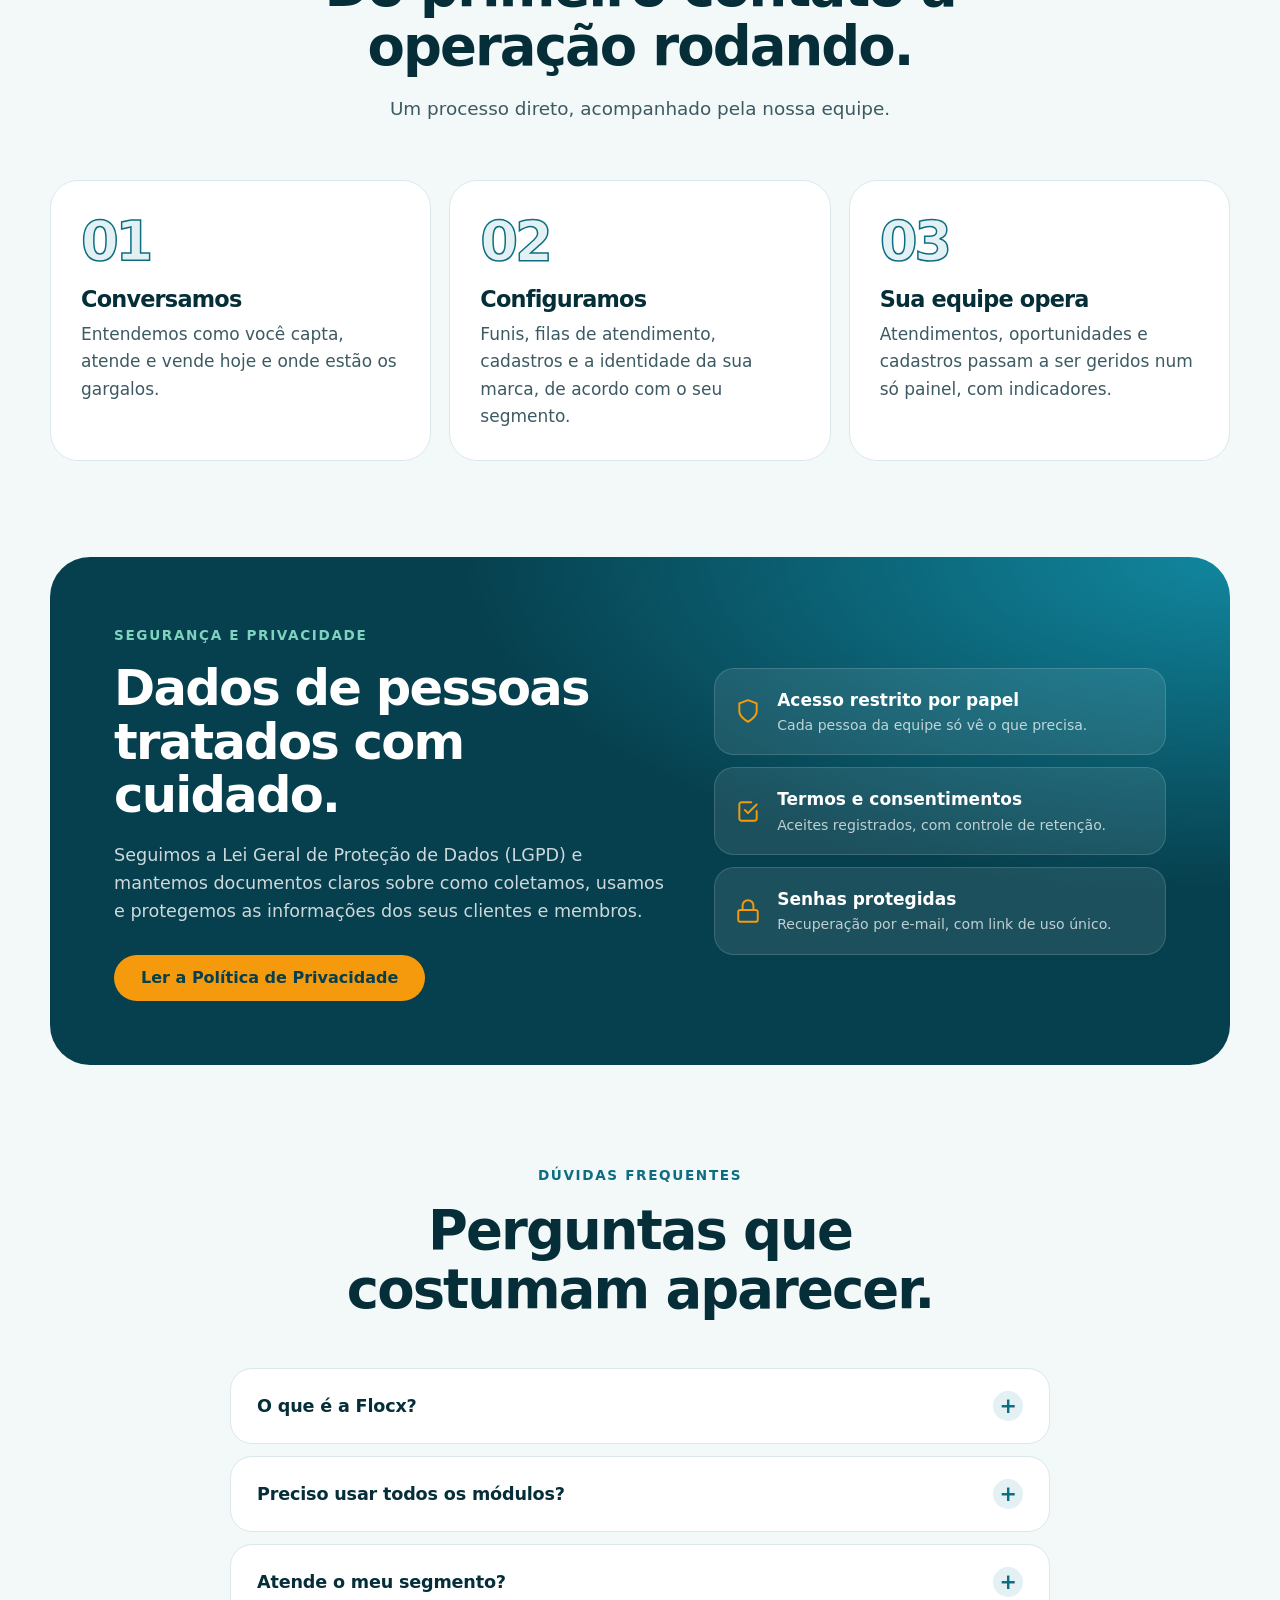
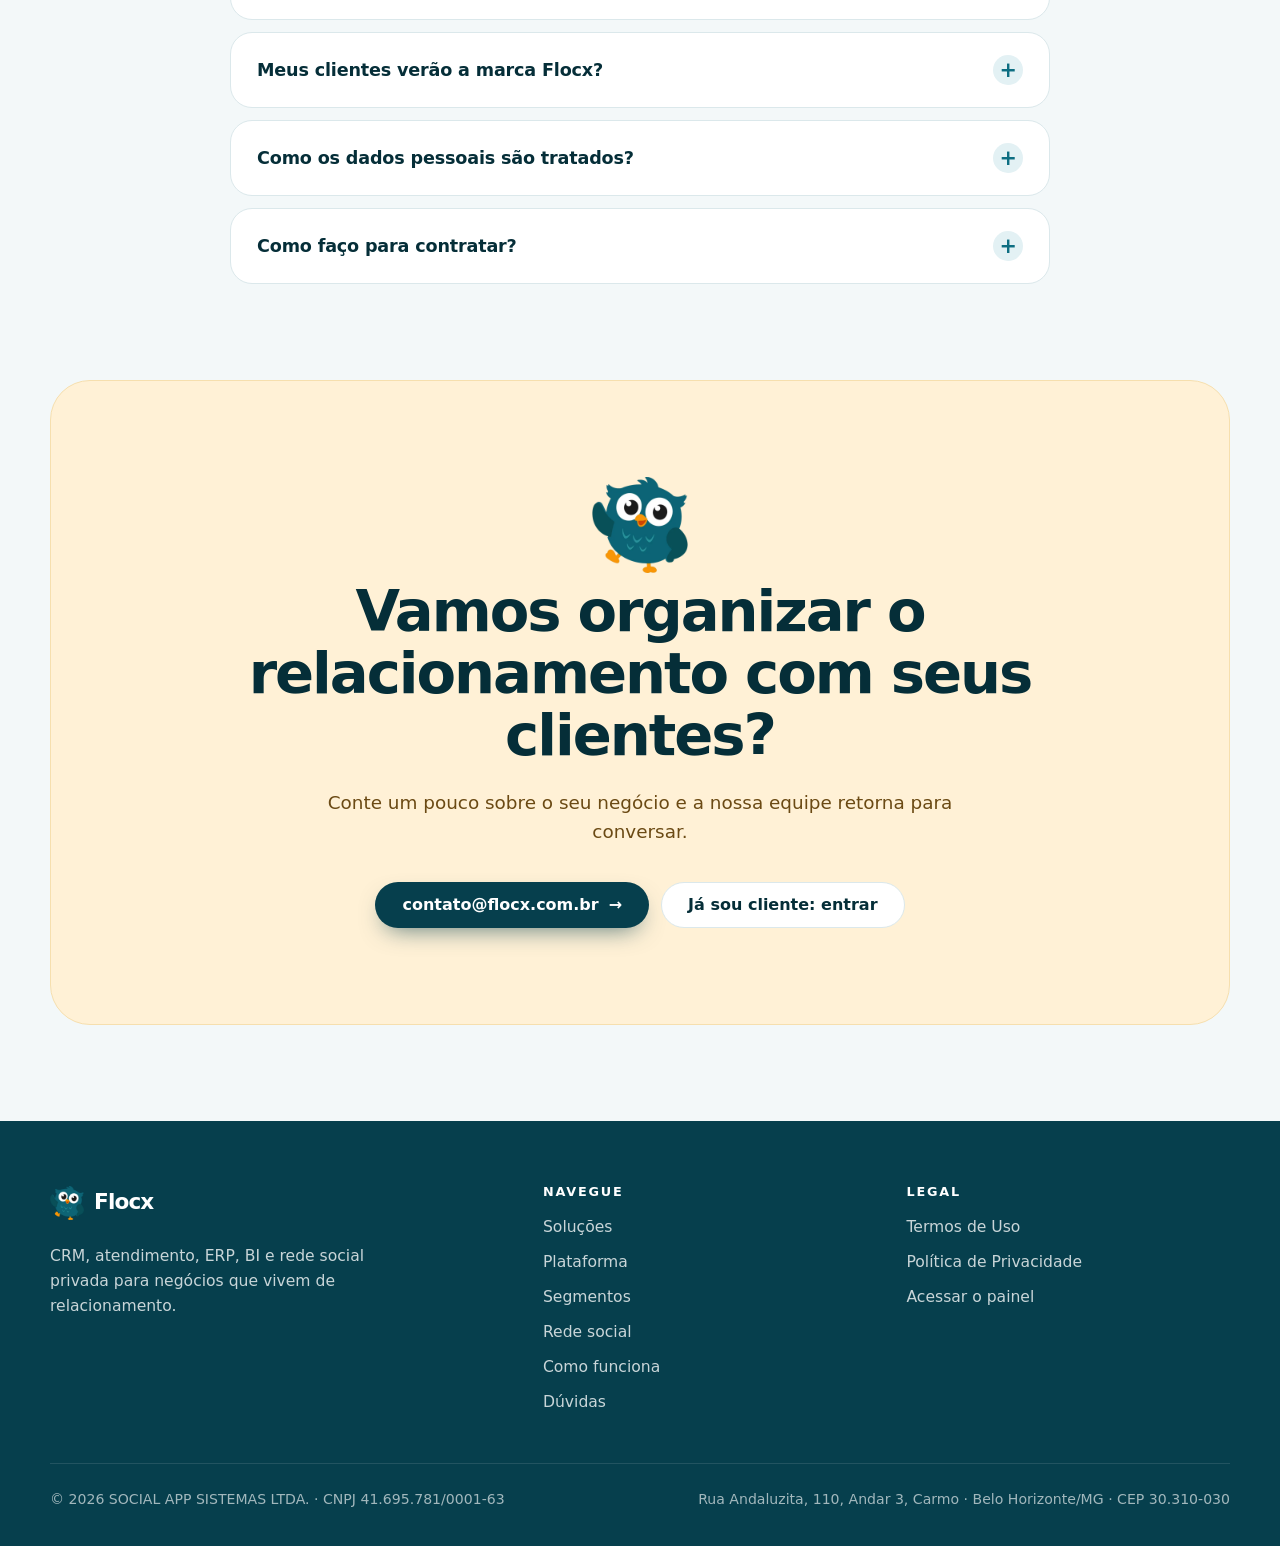
==== commit 93def32a: "feat: show 8 segments, ERP, BI and AI layers; reorder sections Add platform layers diagram, ERP/BI/A" ====
--- a/index.html
+++ b/index.html
@@ -3,15 +3,15 @@
 <head>
   <meta charset="utf-8">
   <meta name="viewport" content="width=device-width, initial-scale=1">
-  <title>Flocx — CRM, atendimento e gestão para o seu negócio</title>
-  <meta name="description" content="Flocx reúne CRM, atendimento com SLA, cadastro de membros, agenda e vendas em uma só plataforma, com soluções para academias, escolas, clubes e associações.">
+  <title>Flocx — CRM, atendimento, ERP e BI para o seu negócio</title>
+  <meta name="description" content="Flocx reúne CRM, atendimento Help Desk, ERP, BI, IA e rede social privada em uma só plataforma, para instituições, escolas, academias, entidades, clubes, agremiações, empresas e condomínios.">
   <meta name="theme-color" content="#063f4d">
   <link rel="canonical" href="https://www.flocx.com.br/">
   <link rel="icon" type="image/png" href="assets/flocx-mark.png">
   <meta property="og:type" content="website">
   <meta property="og:locale" content="pt_BR">
-  <meta property="og:title" content="Flocx — CRM, atendimento e gestão para o seu negócio">
-  <meta property="og:description" content="CRM, atendimento com SLA, cadastro de membros, agenda e vendas em uma só plataforma, com a identidade da sua marca.">
+  <meta property="og:title" content="Flocx — CRM, atendimento, ERP e BI para o seu negócio">
+  <meta property="og:description" content="CRM, atendimento Help Desk, ERP, BI e rede social privada em uma só plataforma, com a identidade da sua marca.">
   <meta property="og:url" content="https://www.flocx.com.br/">
   <meta property="og:image" content="https://www.flocx.com.br/assets/flocx-mascot.webp">
   <link rel="stylesheet" href="css/style.css">
@@ -29,8 +29,9 @@
         <label class="nav-burger" for="menu" aria-hidden="true"><span></span></label>
         <div class="nav-links">
           <a href="#solucoes">Soluções</a>
+          <a href="#plataforma">Plataforma</a>
+          <a href="#segmentos">Segmentos</a>
           <a href="#comunidade">Rede social</a>
-          <a href="#segmentos">Segmentos</a>
           <a href="#como-funciona">Como funciona</a>
           <a href="#faq">Dúvidas</a>
         </div>
@@ -47,9 +48,9 @@
     <section class="hero" id="topo">
       <div class="wrap hero-grid">
         <div>
-          <span class="pill"><b>CRM + Atendimento + Rede social</b></span>
+          <span class="pill"><b>CRM + Help Desk + ERP + BI + Rede Social</b></span>
           <h1>Quem você atende, <em>organizado</em> num só lugar.</h1>
-          <p class="lead">A Flocx reúne CRM, atendimento com prazos de resposta, cadastro de clientes e membros, agenda e vendas em uma única plataforma, e ainda uma rede social com a identidade da sua marca para manter sua base engajada.</p>
+          <p class="lead">A Flocx reúne CRM, atendimento Help Desk, ERP, BI e inteligência artificial em uma única plataforma, e ainda uma rede social privada com a identidade da sua marca para manter sua base engajada.</p>
           <div class="hero-cta">
             <a class="btn btn-primary" href="#contato">Quero conhecer <span class="arrow" aria-hidden="true">→</span></a>
             <a class="btn btn-ghost" href="#solucoes">Ver soluções</a>
@@ -105,13 +106,9 @@
     <!-- SEGMENTOS (faixa) -->
     <section class="band" aria-label="Para quem é">
       <div class="wrap">
-        <p>Soluções para negócios que vivem de relacionamento</p>
+        <p>Uma plataforma para quem vive de relacionamento</p>
         <ul>
-          <li>Academias</li>
-          <li>Escolas</li>
-          <li>Clubes e associações</li>
-          <li>Instituições com unidades</li>
-          <li>Empresas e convênios</li>
+          <li>Instituições</li><li>Escolas</li><li>Academias</li><li>Entidades</li><li>Clubes</li><li>Agremiações</li><li>Empresas</li><li>Condomínios</li>
         </ul>
       </div>
     </section>
@@ -121,8 +118,8 @@
       <div class="wrap">
         <div class="section-head">
           <span class="eyebrow">Soluções</span>
-          <h2>Do primeiro contato ao pós-venda, no mesmo painel.</h2>
-          <p>Em vez de planilhas, grupos de mensagens e sistemas que não conversam, sua equipe trabalha com um fluxo único para captar, cadastrar, atender e vender.</p>
+          <h2>Do primeiro contato à gestão, no mesmo painel.</h2>
+          <p>Em vez de planilhas, grupos de mensagens e sistemas que não conversam, sua equipe trabalha com um fluxo único para captar, atender, vender, administrar e decidir.</p>
         </div>
 
         <div class="bento">
@@ -135,7 +132,7 @@
 
           <article class="tile t-lg">
             <span class="ico"><svg viewBox="0 0 24 24" fill="none" stroke="currentColor" stroke-width="1.8" stroke-linecap="round" stroke-linejoin="round"><path d="M21 11.5a8.4 8.4 0 01-9 8.4 8.5 8.5 0 01-3.8-.9L3 21l1.9-5.2A8.4 8.4 0 1121 11.5z"/></svg></span>
-            <h3>Atendimento com prazo</h3>
+            <h3>Atendimento Help Desk</h3>
             <p>Chamados organizados por assunto, com SLA, horário de funcionamento, responsáveis, comentários e base de conhecimento para respostas rápidas.</p>
             <div class="mini"><span>SLA</span><span>Filas</span><span>Base de conhecimento</span><span>Apoio de IA</span></div>
           </article>
@@ -158,15 +155,124 @@
             <p>Painel para a equipe, com papéis e permissões por função e histórico das ações.</p>
           </article>
 
+          <article class="tile t-md">
+            <span class="ico"><svg viewBox="0 0 24 24" fill="none" stroke="currentColor" stroke-width="1.8" stroke-linecap="round" stroke-linejoin="round"><rect x="3" y="3" width="7" height="7" rx="1.5"/><rect x="14" y="3" width="7" height="7" rx="1.5"/><rect x="3" y="14" width="7" height="7" rx="1.5"/><path d="M14 17.5h7M17.5 14v7"/></svg></span>
+            <h3>ERP</h3>
+            <p>Gestão administrativa e financeira do negócio, integrada ao relacionamento com clientes e membros.</p>
+          </article>
+
+          <article class="tile t-md">
+            <span class="ico"><svg viewBox="0 0 24 24" fill="none" stroke="currentColor" stroke-width="1.8" stroke-linecap="round" stroke-linejoin="round"><path d="M4 20V10M10 20V4M16 20v-7M22 20H2"/></svg></span>
+            <h3>BI e indicadores</h3>
+            <p>Painéis que reúnem os dados de todos os módulos para decidir com informação, não com achismo.</p>
+          </article>
+
+          <article class="tile dark t-md">
+            <span class="ico"><svg viewBox="0 0 24 24" fill="none" stroke="currentColor" stroke-width="1.8" stroke-linecap="round" stroke-linejoin="round"><path d="M12 3l1.8 4.7L18.5 9.5l-4.7 1.8L12 16l-1.8-4.7L5.5 9.5l4.7-1.8zM19 15l.8 2.2L22 18l-2.2.8L19 21l-.8-2.2L16 18l2.2-.8z"/></svg></span>
+            <h3>Inteligência artificial</h3>
+            <p>IA para moderação, atendimento e gestão, integrada a todas as camadas da plataforma.</p>
+          </article>
+
           <article class="tile social t-full">
             <div>
               <span class="ico"><svg viewBox="0 0 24 24" fill="none" stroke="currentColor" stroke-width="1.8" stroke-linecap="round" stroke-linejoin="round"><path d="M16 21v-2a4 4 0 00-4-4H6a4 4 0 00-4 4v2M9 11a4 4 0 100-8 4 4 0 000 8zM22 21v-2a4 4 0 00-3-3.9M16 3.1a4 4 0 010 7.8"/></svg></span>
               <h3>Rede social da sua marca</h3>
-              <p>Comunidades, publicações, conversas e notificações em um aplicativo com a sua identidade, para manter clientes e membros por perto e engajados.</p>
+              <p>Comunidades, publicações, conversas e notificações em um aplicativo com a sua identidade, para manter clientes e membros por perto e engajados. Uma IA da comunidade aprende com o contexto da sua base e ajuda a mantê-la ativa.</p>
             </div>
-            <div class="mini"><span>Comunidades</span><span>Publicações</span><span>Conversas</span><span>Eventos</span><span>Notificações</span><a class="btn btn-primary btn-sm" href="#comunidade">Conhecer a rede social</a></div>
-          </article>
-        </div>
+            <div class="mini"><span>Comunidades</span><span>Publicações</span><span>Conversas</span><span>Eventos</span><span>Notificações</span><span>IA da comunidade</span><a class="btn btn-primary btn-sm" href="#comunidade">Conhecer a rede social</a></div>
+          </article>
+        </div>
+      </div>
+    </section>
+
+    <!-- PLATAFORMA EM CAMADAS -->
+    <section class="section" id="plataforma" style="padding-top:0">
+      <div class="wrap">
+        <div class="section-head center">
+          <span class="eyebrow">A plataforma</span>
+          <h2>Todas as camadas, conectadas.</h2>
+          <p>Cada segmento tem a sua rede social privada e usa a mesma base de CRM, atendimento, BI e ERP. Os dados circulam entre as camadas, e a IA atua em todas.</p>
+        </div>
+        <div class="layers" role="img" aria-label="Camadas da plataforma: ERP, BI e IA da comunidade acima; segmentos, cada um com sua rede social privada; CRM, Help Desk e IA para moderação, atendimento e gestão abaixo.">
+          <div class="layer">ERP</div>
+          <div class="layer">BI</div>
+          <div class="layer">IA da comunidade</div>
+          <div class="seg-row">
+            <div><b>Instituições</b><span>rede social privada</span></div>
+            <div><b>Escolas</b><span>rede social privada</span></div>
+            <div><b>Academias</b><span>rede social privada</span></div>
+            <div><b>Entidades</b><span>rede social privada</span></div>
+            <div><b>Clubes</b><span>rede social privada</span></div>
+            <div><b>Agremiações</b><span>rede social privada</span></div>
+            <div><b>Empresas</b><span>rede social privada</span></div>
+            <div><b>Condomínios</b><span>rede social privada</span></div>
+          </div>
+          <div class="layer">CRM</div>
+          <div class="layer">Help Desk</div>
+          <div class="layer ai">IA para moderação, atendimento e gestão</div>
+        </div>
+      </div>
+    </section>
+
+    <!-- SEGMENTOS -->
+    <section class="section" id="segmentos" style="padding-top:24px">
+      <div class="wrap">
+        <div class="section-head center">
+          <span class="eyebrow">Por segmento</span>
+          <h2>Oito segmentos atendidos, uma só plataforma.</h2>
+          <p>Partimos da mesma base e configuramos rede social, funis, cadastros e atendimentos para a rotina de cada segmento.</p>
+        </div>
+        <div class="seg-grid">
+          <article class="seg">
+            <span class="emoji" aria-hidden="true">🏛️</span>
+            <h3>Instituições</h3>
+            <p>Várias unidades, uma visão consolidada.</p>
+            <ul><li>Atendimento por unidade</li><li>Marca e regras próprias</li></ul>
+          </article>
+          <article class="seg">
+            <span class="emoji" aria-hidden="true">🎓</span>
+            <h3>Escolas</h3>
+            <p>Matrículas, convênios e relacionamento com as famílias.</p>
+            <ul><li>Responsáveis e dependentes</li><li>Análise de documentos</li></ul>
+          </article>
+          <article class="seg">
+            <span class="emoji" aria-hidden="true">🏋️</span>
+            <h3>Academias</h3>
+            <p>Da captação de alunos à renovação do plano.</p>
+            <ul><li>Funil de matrículas</li><li>Agendamento de avaliação</li></ul>
+          </article>
+          <article class="seg">
+            <span class="emoji" aria-hidden="true">🏢</span>
+            <h3>Entidades</h3>
+            <p>Associados e filiados sempre atendidos.</p>
+            <ul><li>Cadastro e carteirinha digital</li><li>Comunicação com a base</li></ul>
+          </article>
+          <article class="seg">
+            <span class="emoji" aria-hidden="true">⚽</span>
+            <h3>Clubes</h3>
+            <p>Sócios, níveis e benefícios sob controle.</p>
+            <ul><li>Titulares e dependentes</li><li>Eventos e reservas</li></ul>
+          </article>
+          <article class="seg">
+            <span class="emoji" aria-hidden="true">🤝</span>
+            <h3>Agremiações</h3>
+            <p>Comunidades de interesse bem organizadas.</p>
+            <ul><li>Grupos e eventos</li><li>Participação dos membros</li></ul>
+          </article>
+          <article class="seg">
+            <span class="emoji" aria-hidden="true">💼</span>
+            <h3>Empresas</h3>
+            <p>Relacionamento com colaboradores e clientes.</p>
+            <ul><li>Convênios e parcerias</li><li>Atendimento interno</li></ul>
+          </article>
+          <article class="seg">
+            <span class="emoji" aria-hidden="true">🏘️</span>
+            <h3>Condomínios</h3>
+            <p>Moradores, administração e avisos em um só lugar.</p>
+            <ul><li>Chamados e ocorrências</li><li>Comunicados e reservas</li></ul>
+          </article>
+        </div>
+        <p class="seg-note">Seu segmento não está na lista? <a href="#contato">Fale com a gente</a>: a plataforma é configurável.</p>
       </div>
     </section>
 
@@ -181,6 +287,7 @@
           </div>
           <ul class="ticks">
             <li><span class="check"><svg viewBox="0 0 12 12" fill="none" stroke="currentColor" stroke-width="2.2" stroke-linecap="round" stroke-linejoin="round"><path d="M2.5 6.5l2.3 2.3 4.7-5"/></svg></span><span><b>Comunidades e grupos</b> por assunto, unidade ou turma, com regras e moderação.</span></li>
+            <li><span class="check"><svg viewBox="0 0 12 12" fill="none" stroke="currentColor" stroke-width="2.2" stroke-linecap="round" stroke-linejoin="round"><path d="M2.5 6.5l2.3 2.3 4.7-5"/></svg></span><span><b>IA moderadora</b> que ajuda a identificar conteúdos inadequados e apoia a equipe a manter o ambiente seguro.</span></li>
             <li><span class="check"><svg viewBox="0 0 12 12" fill="none" stroke="currentColor" stroke-width="2.2" stroke-linecap="round" stroke-linejoin="round"><path d="M2.5 6.5l2.3 2.3 4.7-5"/></svg></span><span><b>Publicações e conversas</b> com fotos, comentários e mensagens diretas ou em grupo.</span></li>
             <li><span class="check"><svg viewBox="0 0 12 12" fill="none" stroke="currentColor" stroke-width="2.2" stroke-linecap="round" stroke-linejoin="round"><path d="M2.5 6.5l2.3 2.3 4.7-5"/></svg></span><span><b>Notificações e eventos</b> direto no celular, no ritmo que você definir.</span></li>
             <li><span class="check"><svg viewBox="0 0 12 12" fill="none" stroke="currentColor" stroke-width="2.2" stroke-linecap="round" stroke-linejoin="round"><path d="M2.5 6.5l2.3 2.3 4.7-5"/></svg></span><span><b>Integrada ao CRM.</b> O que acontece na comunidade alimenta o relacionamento com cada pessoa. Cada organização tem identidade, membros e permissões independentes.</span></li>
@@ -214,44 +321,6 @@
       </div>
     </section>
 
-    <!-- SEGMENTOS -->
-    <section class="section" id="segmentos" style="padding-top:24px">
-      <div class="wrap">
-        <div class="section-head center">
-          <span class="eyebrow">Por segmento</span>
-          <h2>Soluções pensadas para o seu tipo de negócio.</h2>
-          <p>Partimos da mesma base e configuramos funis, cadastros e atendimentos para a rotina de cada segmento.</p>
-        </div>
-        <div class="seg-grid">
-          <article class="seg">
-            <span class="emoji" aria-hidden="true">🏋️</span>
-            <h3>Academias</h3>
-            <p>Da captação de alunos à renovação do plano.</p>
-            <ul><li>Funil de matrículas</li><li>Agendamento de avaliação</li><li>Dúvidas e suporte ao aluno</li></ul>
-          </article>
-          <article class="seg">
-            <span class="emoji" aria-hidden="true">🎓</span>
-            <h3>Escolas</h3>
-            <p>Matrículas, convênios e relacionamento com as famílias.</p>
-            <ul><li>Cadastro de responsáveis e dependentes</li><li>Análise de documentos</li><li>Renovação de convênios</li></ul>
-          </article>
-          <article class="seg">
-            <span class="emoji" aria-hidden="true">🤝</span>
-            <h3>Clubes e associações</h3>
-            <p>Associados, níveis e benefícios sob controle.</p>
-            <ul><li>Titulares e dependentes</li><li>Níveis e carteirinha digital</li><li>Eventos e comunicação</li></ul>
-          </article>
-          <article class="seg">
-            <span class="emoji" aria-hidden="true">🏢</span>
-            <h3>Instituições com unidades</h3>
-            <p>Várias unidades, uma visão consolidada.</p>
-            <ul><li>Atendimento por unidade</li><li>Horários e SLA por equipe</li><li>Marca e regras próprias</li></ul>
-          </article>
-        </div>
-        <p class="seg-note">Seu segmento não está aqui? <a href="#contato">Fale com a gente</a>: a plataforma é configurável.</p>
-      </div>
-    </section>
-
     <!-- COMO FUNCIONA -->
     <section class="section" id="como-funciona">
       <div class="wrap">
@@ -297,7 +366,7 @@
         <div class="faq">
           <details>
             <summary>O que é a Flocx?</summary>
-            <p>É uma plataforma de gestão de relacionamento: CRM, atendimento com SLA, cadastro de clientes e membros, agenda e vendas, com soluções para segmentos como academias, escolas, clubes e associações. Também inclui uma rede social (comunidades, publicações e conversas) em um app com a identidade da sua marca, integrada ao restante da plataforma.</p>
+            <p>É uma plataforma de gestão e relacionamento: CRM, atendimento Help Desk, ERP, BI, inteligência artificial e rede social privada, para instituições, escolas, academias, entidades, clubes, agremiações, empresas e condomínios. Também inclui uma rede social (comunidades, publicações e conversas) em um app com a identidade da sua marca, integrada ao restante da plataforma.</p>
           </details>
           <details>
             <summary>Preciso usar todos os módulos?</summary>
@@ -305,7 +374,7 @@
           </details>
           <details>
             <summary>Atende o meu segmento?</summary>
-            <p>Temos soluções pensadas para academias, escolas, clubes e associações, e a plataforma é configurável para outros negócios. <a href="#contato">Fale com a gente</a>.</p>
+            <p>Atendemos instituições, escolas, academias, entidades, clubes, agremiações, empresas e condomínios, e a plataforma é configurável para outros negócios. <a href="#contato">Fale com a gente</a>.</p>
           </details>
           <details>
             <summary>Meus clientes verão a marca Flocx?</summary>
@@ -344,14 +413,15 @@
       <div class="footer-grid">
         <div>
           <a class="brand" href="#topo"><img src="assets/flocx-mark.png" alt="" width="34" height="34">Flocx</a>
-          <p>CRM, atendimento e gestão para negócios que vivem de relacionamento.</p>
+          <p>CRM, atendimento, ERP, BI e rede social privada para negócios que vivem de relacionamento.</p>
         </div>
         <div>
           <h4>Navegue</h4>
           <ul>
             <li><a href="#solucoes">Soluções</a></li>
+            <li><a href="#plataforma">Plataforma</a></li>
+            <li><a href="#segmentos">Segmentos</a></li>
             <li><a href="#comunidade">Rede social</a></li>
-            <li><a href="#segmentos">Segmentos</a></li>
             <li><a href="#como-funciona">Como funciona</a></li>
             <li><a href="#faq">Dúvidas</a></li>
           </ul>
@@ -371,5 +441,6 @@
       </div>
     </div>
   </footer>
+  <script src="js/menu.js" defer></script>
 </body>
 </html>
--- a/css/style.css
+++ b/css/style.css
@@ -97,11 +97,11 @@
 .hero-grid { display: grid; grid-template-columns: 1.05fr .95fr; gap: 56px; align-items: center; }
 
 .pill {
-  display: inline-flex; align-items: center; gap: 10px; padding: 7px 16px 7px 8px;
+  display: inline-flex; align-items: center; gap: 10px; padding: 6px;
   border-radius: 999px; background: var(--surface); border: 1px solid var(--line);
   font-size: .875rem; font-weight: 600; color: var(--ink-soft); box-shadow: var(--shadow-sm);
 }
-.pill b { padding: 3px 10px; border-radius: 999px; background: var(--accent-soft); color: #8a5300; font-size: .75rem; letter-spacing: .02em; }
+.pill b { padding: 6px 14px; border-radius: 999px; background: var(--accent-soft); color: #8a5300; font-size: .75rem; letter-spacing: .02em; }
 
 .hero h1 { margin-top: 24px; font-size: clamp(2.6rem, 6vw, 4.8rem); }
 .hero h1 em { font-style: normal; color: var(--brand); position: relative; white-space: nowrap; }
@@ -210,6 +210,15 @@
 .seg-note { margin-top: 28px; text-align: center; color: var(--ink-soft); }
 .seg-note a { color: var(--brand); font-weight: 600; }
 
+/* ---------- Camadas da plataforma ---------- */
+.layers { margin: 56px auto 0; max-width: 1000px; display: grid; gap: 14px; padding: clamp(18px, 3vw, 32px); border-radius: 36px; background: var(--surface); border: 1px solid var(--line); box-shadow: var(--shadow-sm); }
+.layer { padding: 18px; text-align: center; border-radius: 18px; font-weight: 700; font-size: 1.2rem; letter-spacing: -0.02em; color: var(--brand-deep); background: var(--brand-soft); border: 1px solid #c3e1e8; }
+.layer.ai { background: linear-gradient(120deg, var(--brand), var(--brand-deep)); color: #fff; border: 0; }
+.seg-row { display: grid; grid-template-columns: repeat(4, 1fr); gap: 12px; }
+.seg-row div { padding: 14px 12px; border-radius: 16px; text-align: center; background: var(--brand-deep); color: #fff; }
+.seg-row b { display: block; font-size: 1rem; letter-spacing: -0.02em; }
+.seg-row span { display: block; margin-top: 4px; padding: 4px 8px; border-radius: 99px; background: rgb(255 255 255 / 14%); font-size: .72rem; font-weight: 600; }
+
 /* ---------- Faixa de segmentos ---------- */
 .band { padding: 8px 0 72px; text-align: center; }
 .band p { color: var(--ink-mute); font-size: .95rem; font-weight: 600; text-transform: uppercase; letter-spacing: .1em; }
@@ -399,6 +408,7 @@
   .float.notif { right: -6%; width: 200px; }
   .float.stat { display: none; }
   .seg-grid { grid-template-columns: 1fr; }
+  .seg-row { grid-template-columns: 1fr 1fr; }
   .dash-body { grid-template-columns: repeat(2, 1fr); }
   .dash-body .col:nth-child(3) { display: none; }
   .float.sla { left: -4%; width: 200px; }
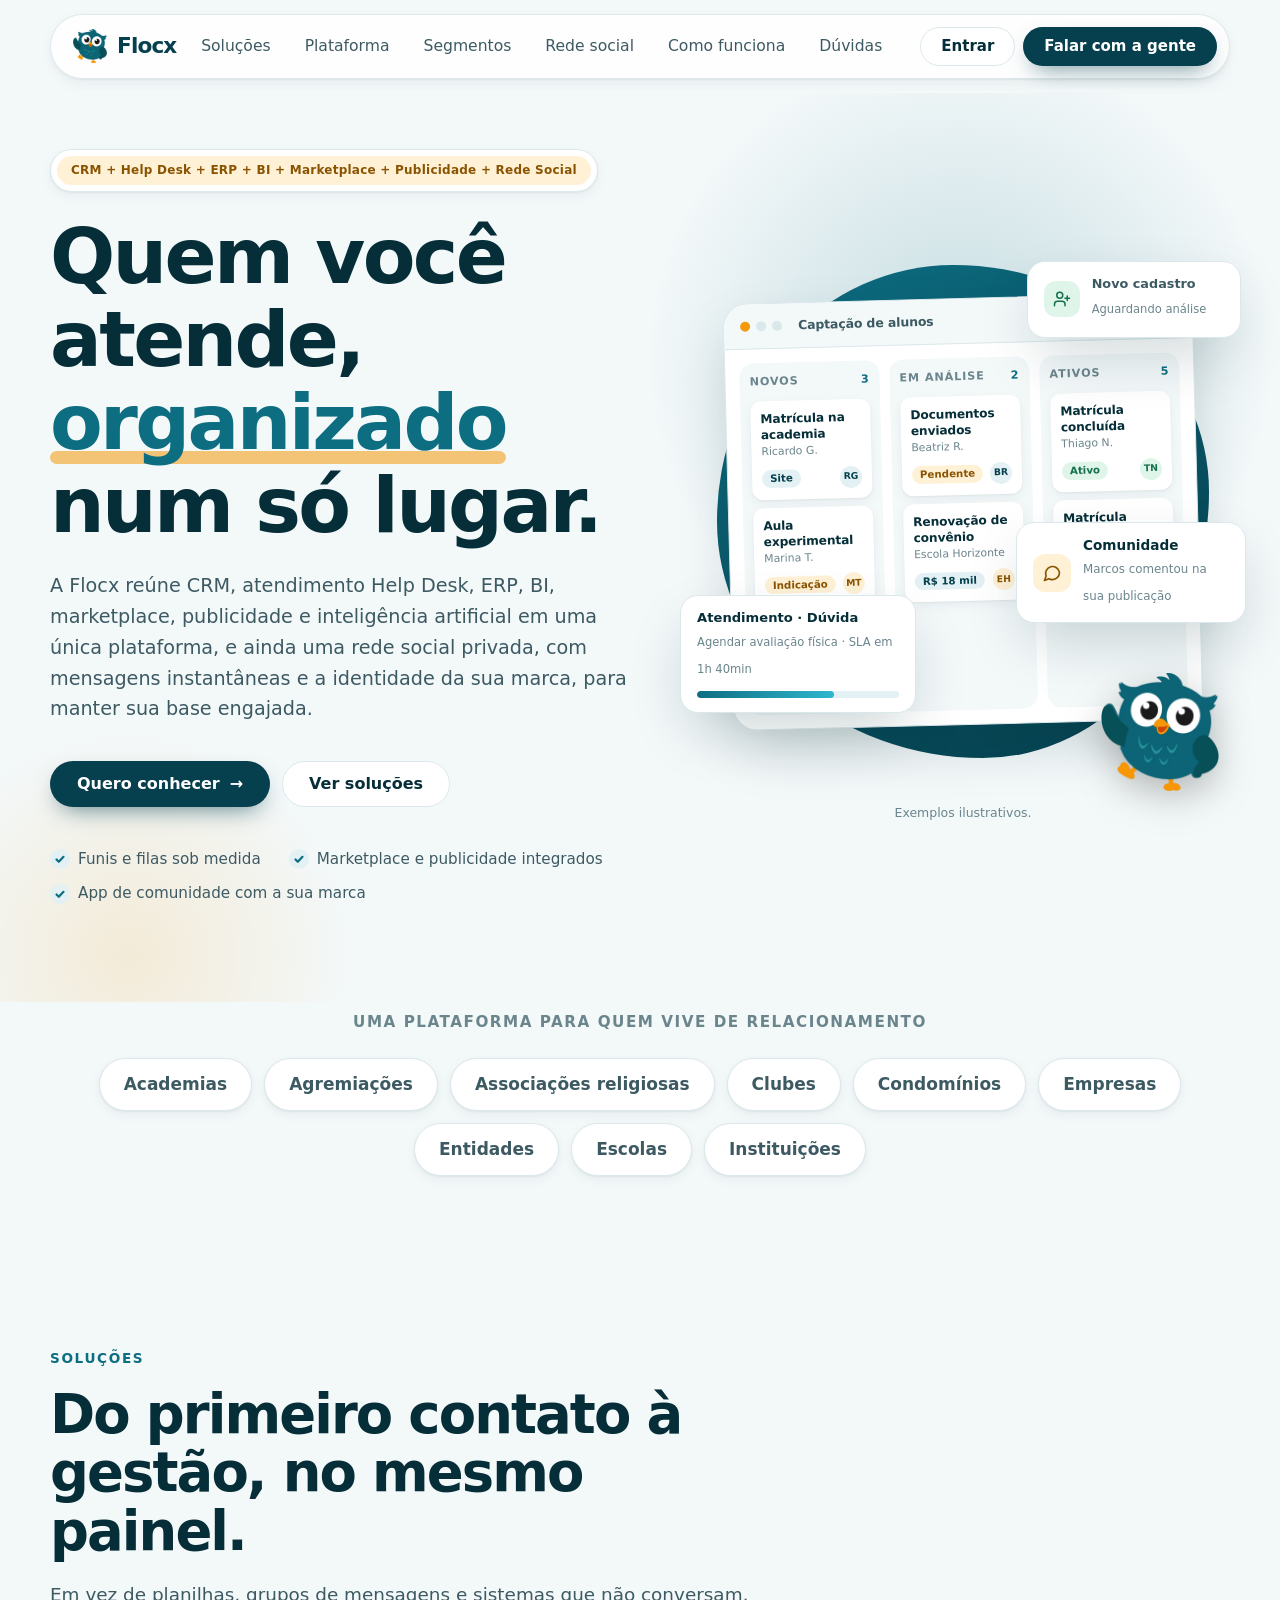
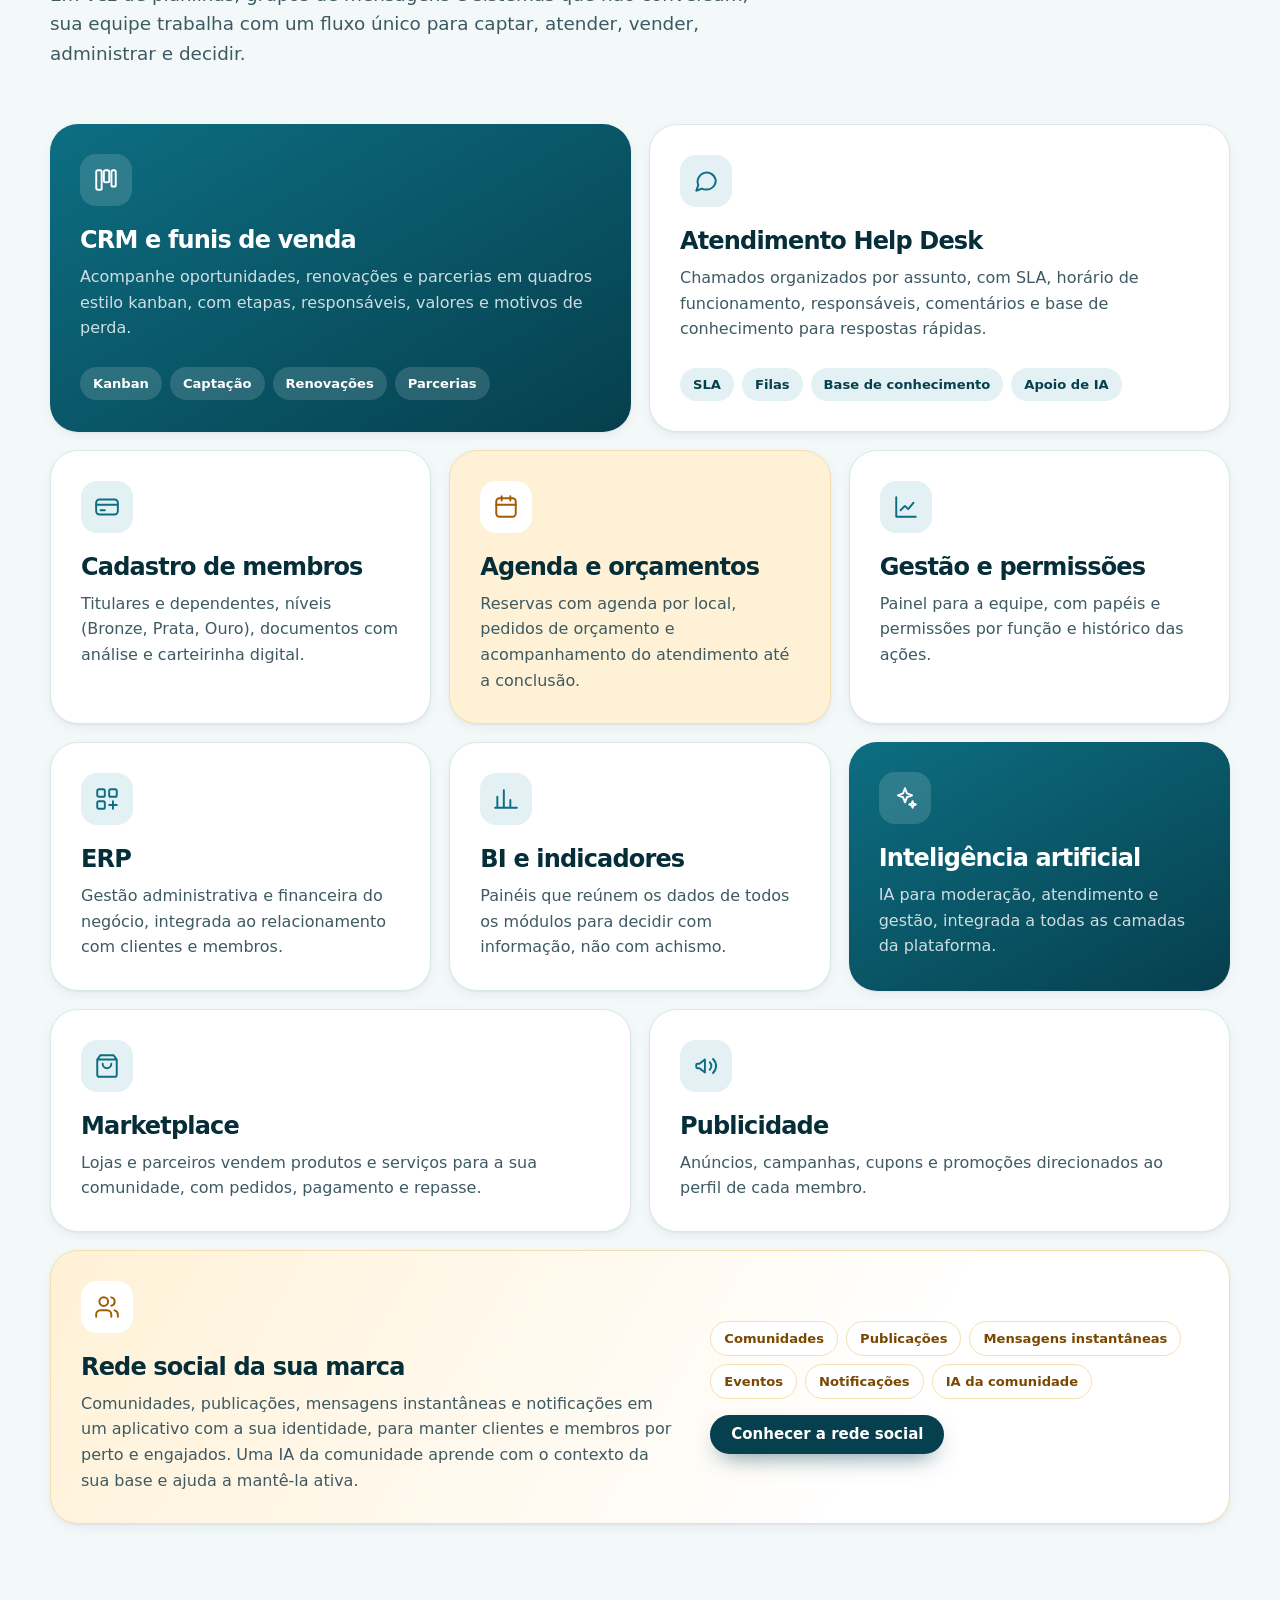
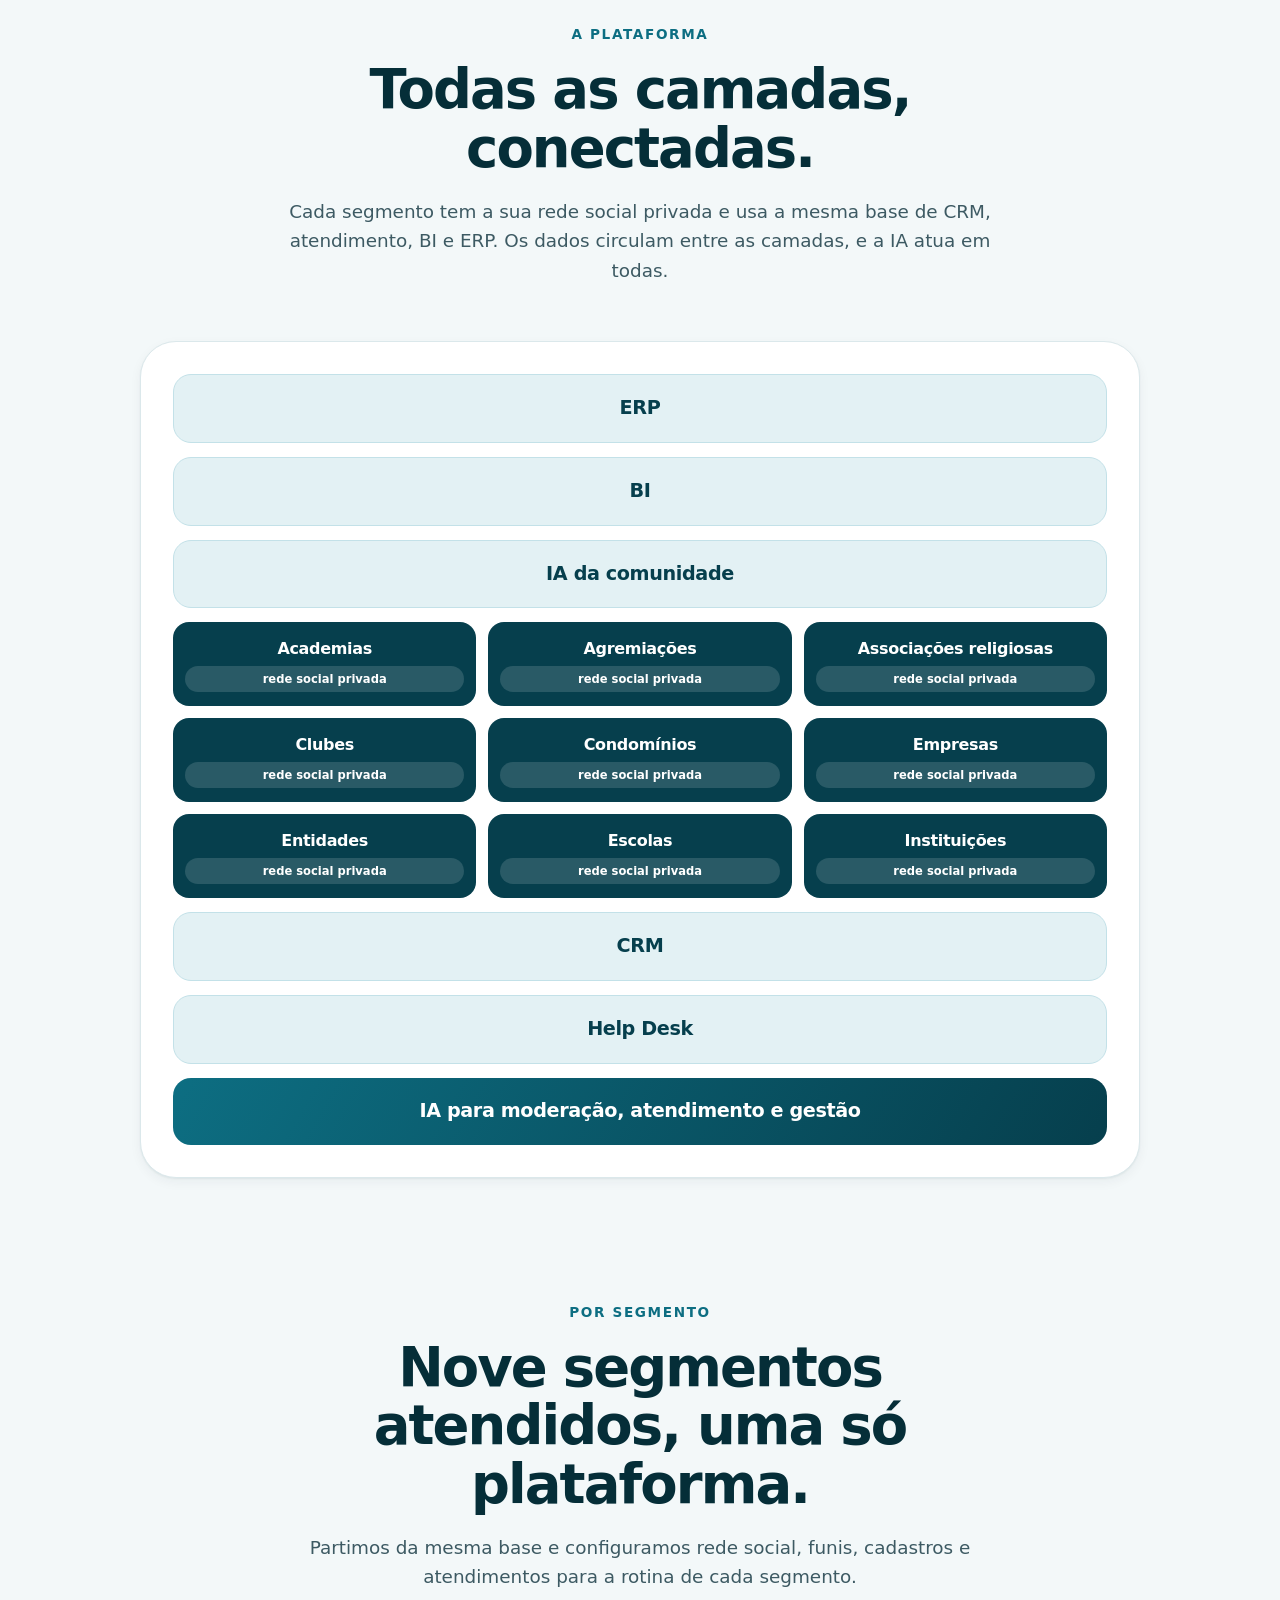
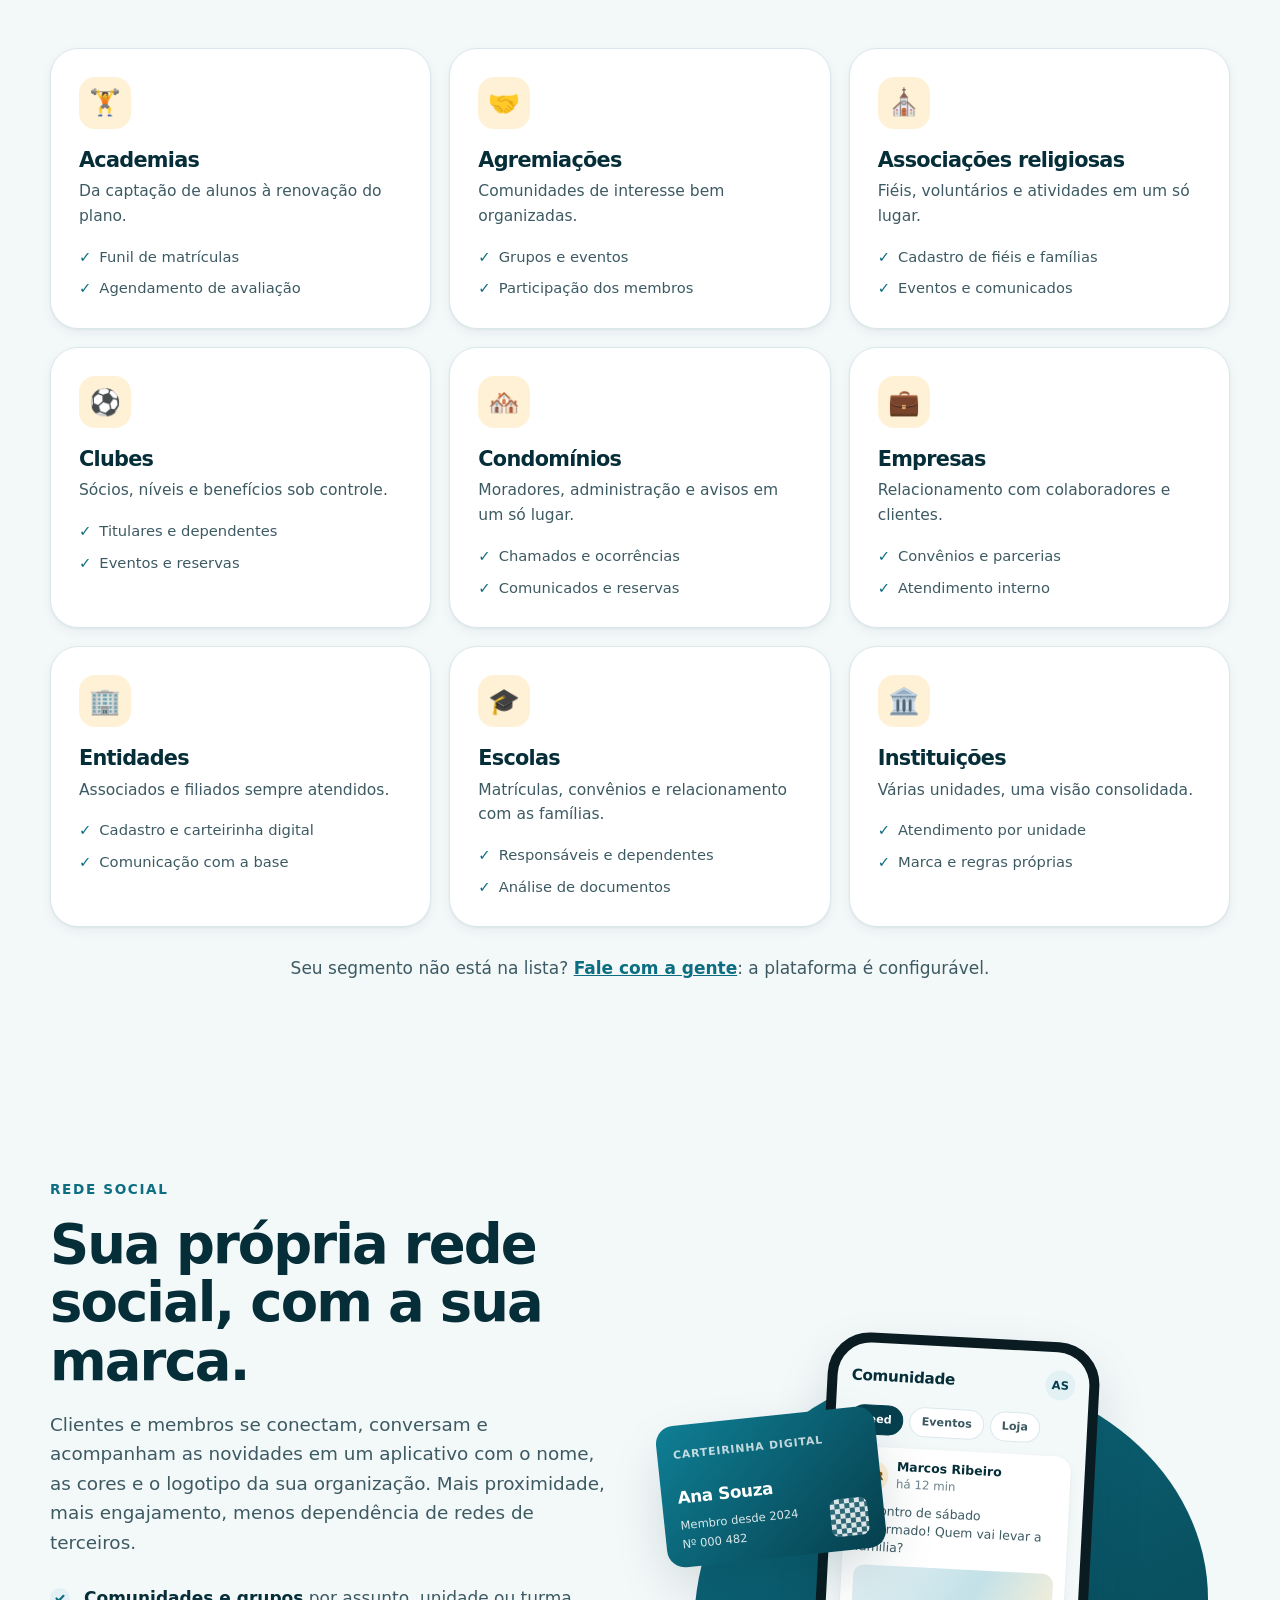
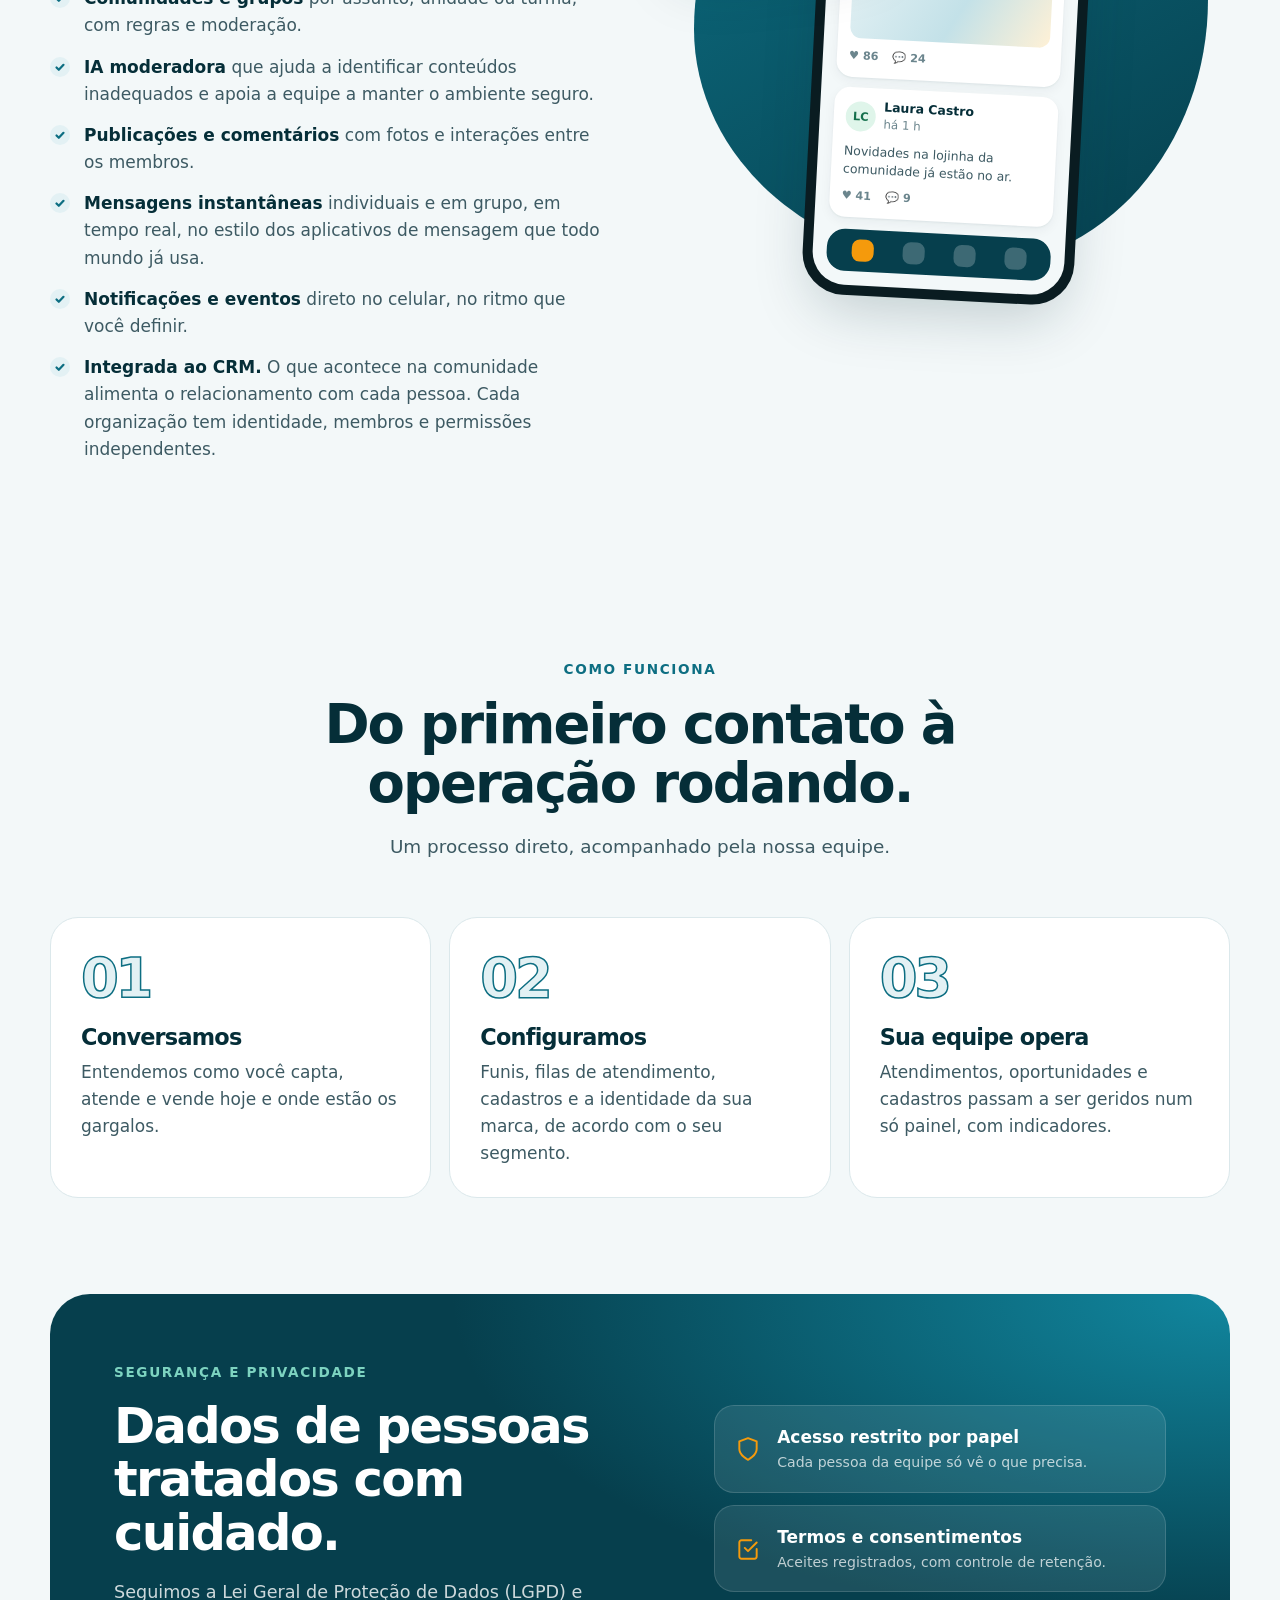
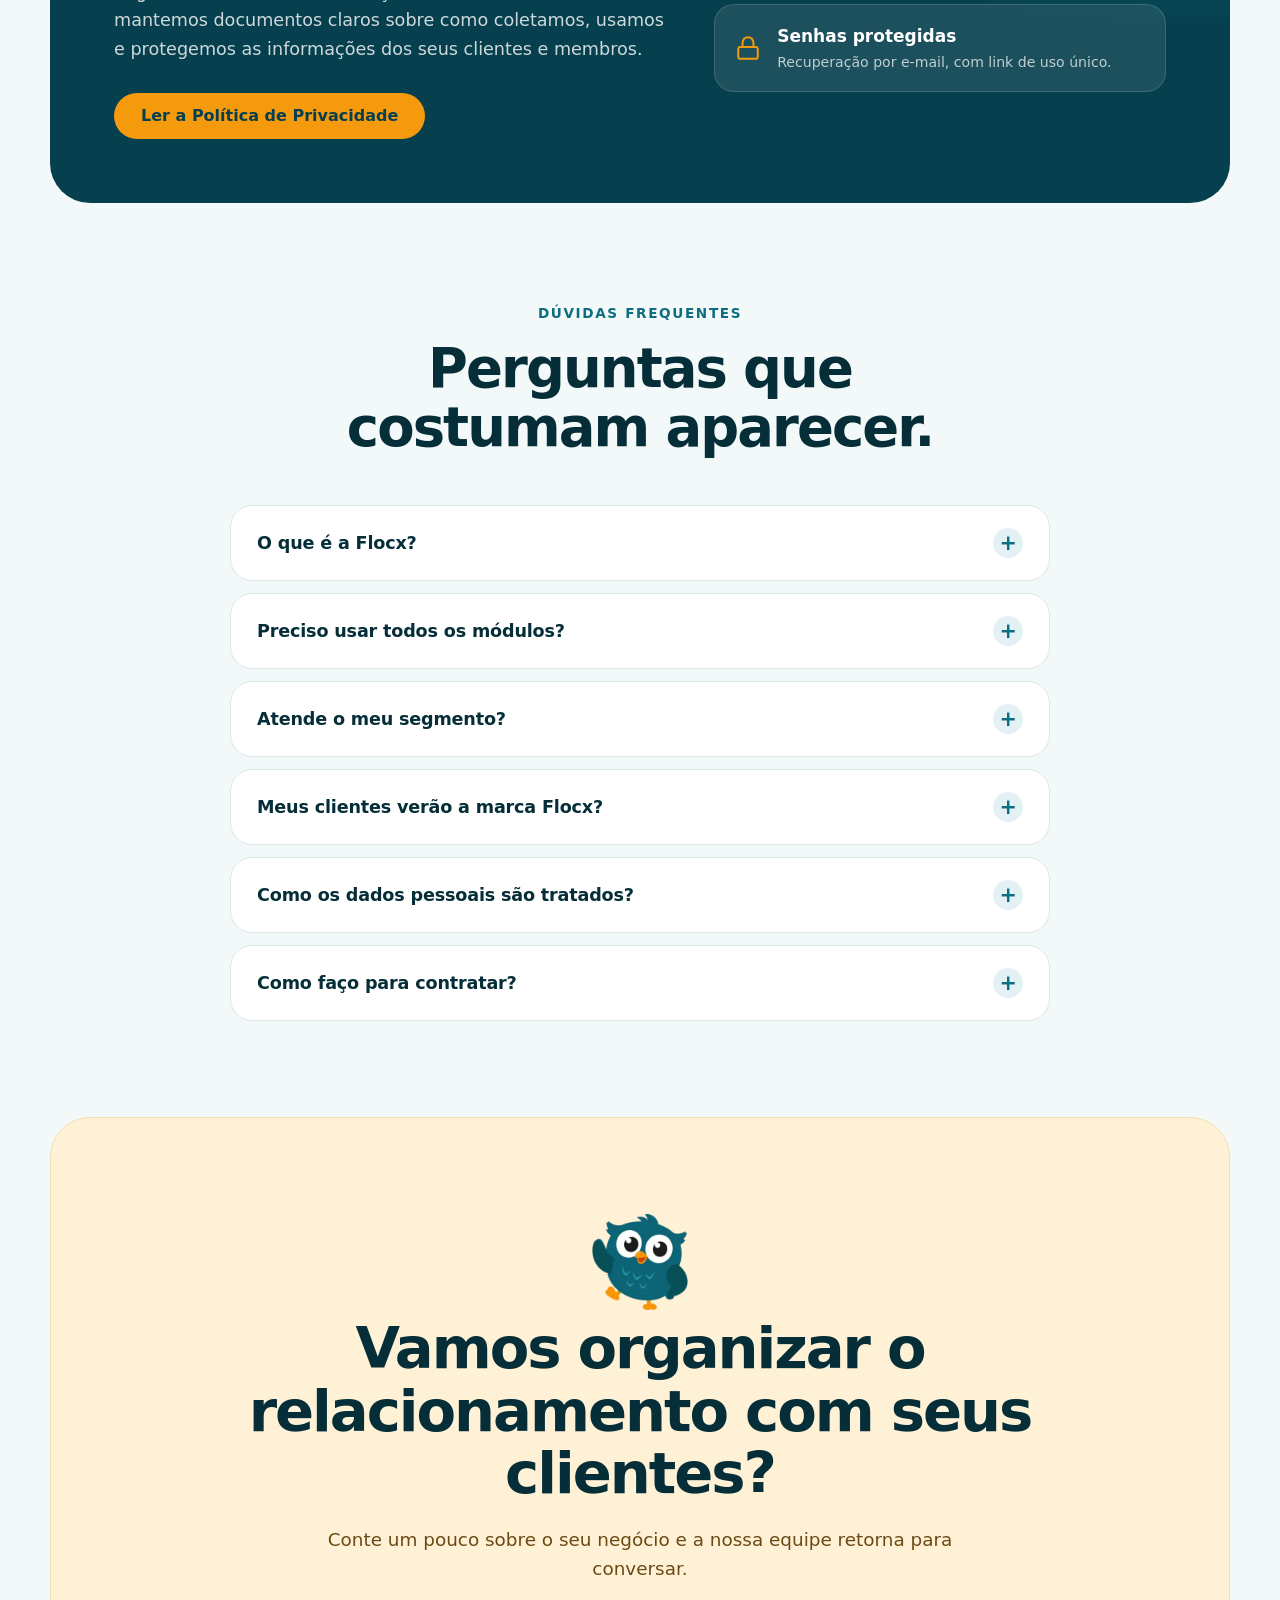
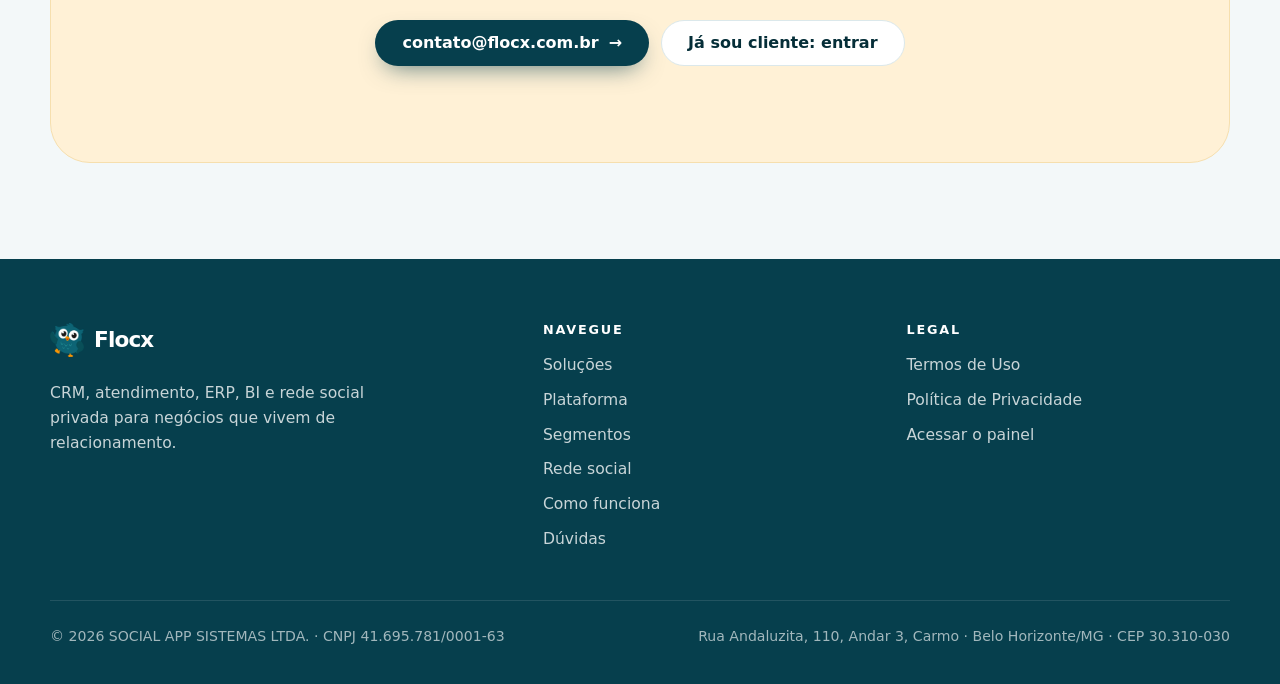
==== commit bb2de6d3: "feat: add marketplace, advertising and religious associations; messaging under social network Segmen" ====
--- a/index.html
+++ b/index.html
@@ -4,7 +4,7 @@
   <meta charset="utf-8">
   <meta name="viewport" content="width=device-width, initial-scale=1">
   <title>Flocx — CRM, atendimento, ERP e BI para o seu negócio</title>
-  <meta name="description" content="Flocx reúne CRM, atendimento Help Desk, ERP, BI, IA e rede social privada em uma só plataforma, para instituições, escolas, academias, entidades, clubes, agremiações, empresas e condomínios.">
+  <meta name="description" content="Flocx reúne CRM, atendimento Help Desk, ERP, BI, IA e rede social privada em uma só plataforma, para academias, agremiações, associações religiosas, clubes, condomínios, empresas, entidades, escolas e instituições.">
   <meta name="theme-color" content="#063f4d">
   <link rel="canonical" href="https://www.flocx.com.br/">
   <link rel="icon" type="image/png" href="assets/flocx-mark.png">
@@ -48,16 +48,16 @@
     <section class="hero" id="topo">
       <div class="wrap hero-grid">
         <div>
-          <span class="pill"><b>CRM + Help Desk + ERP + BI + Rede Social</b></span>
+          <span class="pill"><b>CRM + Help Desk + ERP + BI + Marketplace + Publicidade + Rede Social</b></span>
           <h1>Quem você atende, <em>organizado</em> num só lugar.</h1>
-          <p class="lead">A Flocx reúne CRM, atendimento Help Desk, ERP, BI e inteligência artificial em uma única plataforma, e ainda uma rede social privada com a identidade da sua marca para manter sua base engajada.</p>
+          <p class="lead">A Flocx reúne CRM, atendimento Help Desk, ERP, BI, marketplace, publicidade e inteligência artificial em uma única plataforma, e ainda uma rede social privada, com mensagens instantâneas e a identidade da sua marca, para manter sua base engajada.</p>
           <div class="hero-cta">
             <a class="btn btn-primary" href="#contato">Quero conhecer <span class="arrow" aria-hidden="true">→</span></a>
             <a class="btn btn-ghost" href="#solucoes">Ver soluções</a>
           </div>
           <ul class="hero-meta">
             <li><span class="check"><svg viewBox="0 0 12 12" fill="none" stroke="currentColor" stroke-width="2.2" stroke-linecap="round" stroke-linejoin="round"><path d="M2.5 6.5l2.3 2.3 4.7-5"/></svg></span>Funis e filas sob medida</li>
-            <li><span class="check"><svg viewBox="0 0 12 12" fill="none" stroke="currentColor" stroke-width="2.2" stroke-linecap="round" stroke-linejoin="round"><path d="M2.5 6.5l2.3 2.3 4.7-5"/></svg></span>Com a identidade da sua marca</li>
+            <li><span class="check"><svg viewBox="0 0 12 12" fill="none" stroke="currentColor" stroke-width="2.2" stroke-linecap="round" stroke-linejoin="round"><path d="M2.5 6.5l2.3 2.3 4.7-5"/></svg></span>Marketplace e publicidade integrados</li>
             <li><span class="check"><svg viewBox="0 0 12 12" fill="none" stroke="currentColor" stroke-width="2.2" stroke-linecap="round" stroke-linejoin="round"><path d="M2.5 6.5l2.3 2.3 4.7-5"/></svg></span>App de comunidade com a sua marca</li>
           </ul>
         </div>
@@ -108,7 +108,15 @@
       <div class="wrap">
         <p>Uma plataforma para quem vive de relacionamento</p>
         <ul>
-          <li>Instituições</li><li>Escolas</li><li>Academias</li><li>Entidades</li><li>Clubes</li><li>Agremiações</li><li>Empresas</li><li>Condomínios</li>
+          <li>Academias</li>
+          <li>Agremiações</li>
+          <li>Associações religiosas</li>
+          <li>Clubes</li>
+          <li>Condomínios</li>
+          <li>Empresas</li>
+          <li>Entidades</li>
+          <li>Escolas</li>
+          <li>Instituições</li>
         </ul>
       </div>
     </section>
@@ -145,8 +153,8 @@
 
           <article class="tile warm t-md">
             <span class="ico"><svg viewBox="0 0 24 24" fill="none" stroke="currentColor" stroke-width="1.8" stroke-linecap="round" stroke-linejoin="round"><rect x="3" y="4" width="18" height="17" rx="3"/><path d="M8 2v4M16 2v4M3 10h18"/></svg></span>
-            <h3>Agenda e vendas</h3>
-            <p>Reservas com agenda, orçamentos, produtos e serviços, cupons e checkout com repasse.</p>
+            <h3>Agenda e orçamentos</h3>
+            <p>Reservas com agenda por local, pedidos de orçamento e acompanhamento do atendimento até a conclusão.</p>
           </article>
 
           <article class="tile t-md">
@@ -173,13 +181,26 @@
             <p>IA para moderação, atendimento e gestão, integrada a todas as camadas da plataforma.</p>
           </article>
 
+          <article class="tile t-lg">
+            <span class="ico"><svg viewBox="0 0 24 24" fill="none" stroke="currentColor" stroke-width="1.8" stroke-linecap="round" stroke-linejoin="round"><path d="M6 2L3 6v14a2 2 0 002 2h14a2 2 0 002-2V6l-3-4zM3 6h18M16 10a4 4 0 01-8 0"/></svg></span>
+            <h3>Marketplace</h3>
+            <p>Lojas e parceiros vendem produtos e serviços para a sua comunidade, com pedidos, pagamento e repasse.</p>
+          </article>
+
+          <article class="tile t-lg">
+            <span class="ico"><svg viewBox="0 0 24 24" fill="none" stroke="currentColor" stroke-width="1.8" stroke-linecap="round" stroke-linejoin="round"><path d="M3 11v2a1 1 0 001 1h2l5 4V6L6 10H4a1 1 0 00-1 1zM15.5 8.5a5 5 0 010 7M18.5 5.5a9 9 0 010 13"/></svg></span>
+            <h3>Publicidade</h3>
+            <p>Anúncios, campanhas, cupons e promoções direcionados ao perfil de cada membro.</p>
+          </article>
+
+
           <article class="tile social t-full">
             <div>
               <span class="ico"><svg viewBox="0 0 24 24" fill="none" stroke="currentColor" stroke-width="1.8" stroke-linecap="round" stroke-linejoin="round"><path d="M16 21v-2a4 4 0 00-4-4H6a4 4 0 00-4 4v2M9 11a4 4 0 100-8 4 4 0 000 8zM22 21v-2a4 4 0 00-3-3.9M16 3.1a4 4 0 010 7.8"/></svg></span>
               <h3>Rede social da sua marca</h3>
-              <p>Comunidades, publicações, conversas e notificações em um aplicativo com a sua identidade, para manter clientes e membros por perto e engajados. Uma IA da comunidade aprende com o contexto da sua base e ajuda a mantê-la ativa.</p>
+              <p>Comunidades, publicações, mensagens instantâneas e notificações em um aplicativo com a sua identidade, para manter clientes e membros por perto e engajados. Uma IA da comunidade aprende com o contexto da sua base e ajuda a mantê-la ativa.</p>
             </div>
-            <div class="mini"><span>Comunidades</span><span>Publicações</span><span>Conversas</span><span>Eventos</span><span>Notificações</span><span>IA da comunidade</span><a class="btn btn-primary btn-sm" href="#comunidade">Conhecer a rede social</a></div>
+            <div class="mini"><span>Comunidades</span><span>Publicações</span><span>Mensagens instantâneas</span><span>Eventos</span><span>Notificações</span><span>IA da comunidade</span><a class="btn btn-primary btn-sm" href="#comunidade">Conhecer a rede social</a></div>
           </article>
         </div>
       </div>
@@ -198,14 +219,15 @@
           <div class="layer">BI</div>
           <div class="layer">IA da comunidade</div>
           <div class="seg-row">
+            <div><b>Academias</b><span>rede social privada</span></div>
+            <div><b>Agremiações</b><span>rede social privada</span></div>
+            <div><b>Associações religiosas</b><span>rede social privada</span></div>
+            <div><b>Clubes</b><span>rede social privada</span></div>
+            <div><b>Condomínios</b><span>rede social privada</span></div>
+            <div><b>Empresas</b><span>rede social privada</span></div>
+            <div><b>Entidades</b><span>rede social privada</span></div>
+            <div><b>Escolas</b><span>rede social privada</span></div>
             <div><b>Instituições</b><span>rede social privada</span></div>
-            <div><b>Escolas</b><span>rede social privada</span></div>
-            <div><b>Academias</b><span>rede social privada</span></div>
-            <div><b>Entidades</b><span>rede social privada</span></div>
-            <div><b>Clubes</b><span>rede social privada</span></div>
-            <div><b>Agremiações</b><span>rede social privada</span></div>
-            <div><b>Empresas</b><span>rede social privada</span></div>
-            <div><b>Condomínios</b><span>rede social privada</span></div>
           </div>
           <div class="layer">CRM</div>
           <div class="layer">Help Desk</div>
@@ -219,58 +241,64 @@
       <div class="wrap">
         <div class="section-head center">
           <span class="eyebrow">Por segmento</span>
-          <h2>Oito segmentos atendidos, uma só plataforma.</h2>
+          <h2>Nove segmentos atendidos, uma só plataforma.</h2>
           <p>Partimos da mesma base e configuramos rede social, funis, cadastros e atendimentos para a rotina de cada segmento.</p>
         </div>
         <div class="seg-grid">
+          <article class="seg">
+            <span class="emoji" aria-hidden="true">🏋️</span>
+            <h3>Academias</h3>
+            <p>Da captação de alunos à renovação do plano.</p>
+            <ul><li>Funil de matrículas</li><li>Agendamento de avaliação</li></ul>
+          </article>
+          <article class="seg">
+            <span class="emoji" aria-hidden="true">🤝</span>
+            <h3>Agremiações</h3>
+            <p>Comunidades de interesse bem organizadas.</p>
+            <ul><li>Grupos e eventos</li><li>Participação dos membros</li></ul>
+          </article>
+          <article class="seg">
+            <span class="emoji" aria-hidden="true">⛪</span>
+            <h3>Associações religiosas</h3>
+            <p>Fiéis, voluntários e atividades em um só lugar.</p>
+            <ul><li>Cadastro de fiéis e famílias</li><li>Eventos e comunicados</li></ul>
+          </article>
+          <article class="seg">
+            <span class="emoji" aria-hidden="true">⚽</span>
+            <h3>Clubes</h3>
+            <p>Sócios, níveis e benefícios sob controle.</p>
+            <ul><li>Titulares e dependentes</li><li>Eventos e reservas</li></ul>
+          </article>
+          <article class="seg">
+            <span class="emoji" aria-hidden="true">🏘️</span>
+            <h3>Condomínios</h3>
+            <p>Moradores, administração e avisos em um só lugar.</p>
+            <ul><li>Chamados e ocorrências</li><li>Comunicados e reservas</li></ul>
+          </article>
+          <article class="seg">
+            <span class="emoji" aria-hidden="true">💼</span>
+            <h3>Empresas</h3>
+            <p>Relacionamento com colaboradores e clientes.</p>
+            <ul><li>Convênios e parcerias</li><li>Atendimento interno</li></ul>
+          </article>
+          <article class="seg">
+            <span class="emoji" aria-hidden="true">🏢</span>
+            <h3>Entidades</h3>
+            <p>Associados e filiados sempre atendidos.</p>
+            <ul><li>Cadastro e carteirinha digital</li><li>Comunicação com a base</li></ul>
+          </article>
+          <article class="seg">
+            <span class="emoji" aria-hidden="true">🎓</span>
+            <h3>Escolas</h3>
+            <p>Matrículas, convênios e relacionamento com as famílias.</p>
+            <ul><li>Responsáveis e dependentes</li><li>Análise de documentos</li></ul>
+          </article>
           <article class="seg">
             <span class="emoji" aria-hidden="true">🏛️</span>
             <h3>Instituições</h3>
             <p>Várias unidades, uma visão consolidada.</p>
             <ul><li>Atendimento por unidade</li><li>Marca e regras próprias</li></ul>
           </article>
-          <article class="seg">
-            <span class="emoji" aria-hidden="true">🎓</span>
-            <h3>Escolas</h3>
-            <p>Matrículas, convênios e relacionamento com as famílias.</p>
-            <ul><li>Responsáveis e dependentes</li><li>Análise de documentos</li></ul>
-          </article>
-          <article class="seg">
-            <span class="emoji" aria-hidden="true">🏋️</span>
-            <h3>Academias</h3>
-            <p>Da captação de alunos à renovação do plano.</p>
-            <ul><li>Funil de matrículas</li><li>Agendamento de avaliação</li></ul>
-          </article>
-          <article class="seg">
-            <span class="emoji" aria-hidden="true">🏢</span>
-            <h3>Entidades</h3>
-            <p>Associados e filiados sempre atendidos.</p>
-            <ul><li>Cadastro e carteirinha digital</li><li>Comunicação com a base</li></ul>
-          </article>
-          <article class="seg">
-            <span class="emoji" aria-hidden="true">⚽</span>
-            <h3>Clubes</h3>
-            <p>Sócios, níveis e benefícios sob controle.</p>
-            <ul><li>Titulares e dependentes</li><li>Eventos e reservas</li></ul>
-          </article>
-          <article class="seg">
-            <span class="emoji" aria-hidden="true">🤝</span>
-            <h3>Agremiações</h3>
-            <p>Comunidades de interesse bem organizadas.</p>
-            <ul><li>Grupos e eventos</li><li>Participação dos membros</li></ul>
-          </article>
-          <article class="seg">
-            <span class="emoji" aria-hidden="true">💼</span>
-            <h3>Empresas</h3>
-            <p>Relacionamento com colaboradores e clientes.</p>
-            <ul><li>Convênios e parcerias</li><li>Atendimento interno</li></ul>
-          </article>
-          <article class="seg">
-            <span class="emoji" aria-hidden="true">🏘️</span>
-            <h3>Condomínios</h3>
-            <p>Moradores, administração e avisos em um só lugar.</p>
-            <ul><li>Chamados e ocorrências</li><li>Comunicados e reservas</li></ul>
-          </article>
         </div>
         <p class="seg-note">Seu segmento não está na lista? <a href="#contato">Fale com a gente</a>: a plataforma é configurável.</p>
       </div>
@@ -288,7 +316,8 @@
           <ul class="ticks">
             <li><span class="check"><svg viewBox="0 0 12 12" fill="none" stroke="currentColor" stroke-width="2.2" stroke-linecap="round" stroke-linejoin="round"><path d="M2.5 6.5l2.3 2.3 4.7-5"/></svg></span><span><b>Comunidades e grupos</b> por assunto, unidade ou turma, com regras e moderação.</span></li>
             <li><span class="check"><svg viewBox="0 0 12 12" fill="none" stroke="currentColor" stroke-width="2.2" stroke-linecap="round" stroke-linejoin="round"><path d="M2.5 6.5l2.3 2.3 4.7-5"/></svg></span><span><b>IA moderadora</b> que ajuda a identificar conteúdos inadequados e apoia a equipe a manter o ambiente seguro.</span></li>
-            <li><span class="check"><svg viewBox="0 0 12 12" fill="none" stroke="currentColor" stroke-width="2.2" stroke-linecap="round" stroke-linejoin="round"><path d="M2.5 6.5l2.3 2.3 4.7-5"/></svg></span><span><b>Publicações e conversas</b> com fotos, comentários e mensagens diretas ou em grupo.</span></li>
+            <li><span class="check"><svg viewBox="0 0 12 12" fill="none" stroke="currentColor" stroke-width="2.2" stroke-linecap="round" stroke-linejoin="round"><path d="M2.5 6.5l2.3 2.3 4.7-5"/></svg></span><span><b>Publicações e comentários</b> com fotos e interações entre os membros.</span></li>
+            <li><span class="check"><svg viewBox="0 0 12 12" fill="none" stroke="currentColor" stroke-width="2.2" stroke-linecap="round" stroke-linejoin="round"><path d="M2.5 6.5l2.3 2.3 4.7-5"/></svg></span><span><b>Mensagens instantâneas</b> individuais e em grupo, em tempo real, no estilo dos aplicativos de mensagem que todo mundo já usa.</span></li>
             <li><span class="check"><svg viewBox="0 0 12 12" fill="none" stroke="currentColor" stroke-width="2.2" stroke-linecap="round" stroke-linejoin="round"><path d="M2.5 6.5l2.3 2.3 4.7-5"/></svg></span><span><b>Notificações e eventos</b> direto no celular, no ritmo que você definir.</span></li>
             <li><span class="check"><svg viewBox="0 0 12 12" fill="none" stroke="currentColor" stroke-width="2.2" stroke-linecap="round" stroke-linejoin="round"><path d="M2.5 6.5l2.3 2.3 4.7-5"/></svg></span><span><b>Integrada ao CRM.</b> O que acontece na comunidade alimenta o relacionamento com cada pessoa. Cada organização tem identidade, membros e permissões independentes.</span></li>
           </ul>
@@ -366,7 +395,7 @@
         <div class="faq">
           <details>
             <summary>O que é a Flocx?</summary>
-            <p>É uma plataforma de gestão e relacionamento: CRM, atendimento Help Desk, ERP, BI, inteligência artificial e rede social privada, para instituições, escolas, academias, entidades, clubes, agremiações, empresas e condomínios. Também inclui uma rede social (comunidades, publicações e conversas) em um app com a identidade da sua marca, integrada ao restante da plataforma.</p>
+            <p>É uma plataforma de gestão e relacionamento: CRM, atendimento Help Desk, ERP, BI, inteligência artificial e rede social privada, marketplace e publicidade, para academias, agremiações, associações religiosas, clubes, condomínios, empresas, entidades, escolas e instituições. Também inclui uma rede social (comunidades, publicações e conversas) em um app com a identidade da sua marca, integrada ao restante da plataforma.</p>
           </details>
           <details>
             <summary>Preciso usar todos os módulos?</summary>
@@ -374,7 +403,7 @@
           </details>
           <details>
             <summary>Atende o meu segmento?</summary>
-            <p>Atendemos instituições, escolas, academias, entidades, clubes, agremiações, empresas e condomínios, e a plataforma é configurável para outros negócios. <a href="#contato">Fale com a gente</a>.</p>
+            <p>Atendemos academias, agremiações, associações religiosas, clubes, condomínios, empresas, entidades, escolas e instituições, e a plataforma é configurável para outros negócios. <a href="#contato">Fale com a gente</a>.</p>
           </details>
           <details>
             <summary>Meus clientes verão a marca Flocx?</summary>
--- a/css/style.css
+++ b/css/style.css
@@ -98,10 +98,10 @@
 
 .pill {
   display: inline-flex; align-items: center; gap: 10px; padding: 6px;
-  border-radius: 999px; background: var(--surface); border: 1px solid var(--line);
+  max-width: 100%; border-radius: 26px; background: var(--surface); border: 1px solid var(--line);
   font-size: .875rem; font-weight: 600; color: var(--ink-soft); box-shadow: var(--shadow-sm);
 }
-.pill b { padding: 6px 14px; border-radius: 999px; background: var(--accent-soft); color: #8a5300; font-size: .75rem; letter-spacing: .02em; }
+.pill b { padding: 6px 14px; line-height: 1.4; border-radius: 22px; background: var(--accent-soft); color: #8a5300; font-size: .75rem; letter-spacing: .02em; }
 
 .hero h1 { margin-top: 24px; font-size: clamp(2.6rem, 6vw, 4.8rem); }
 .hero h1 em { font-style: normal; color: var(--brand); position: relative; white-space: nowrap; }
@@ -199,7 +199,7 @@
 .caption { margin-top: 12px; font-size: .78rem; color: var(--ink-mute); text-align: center; }
 
 /* ---------- Segmentos ---------- */
-.seg-grid { margin-top: 56px; display: grid; grid-template-columns: repeat(4, 1fr); gap: 18px; }
+.seg-grid { margin-top: 56px; display: grid; grid-template-columns: repeat(3, 1fr); gap: 18px; }
 .seg { padding: 28px; border-radius: var(--radius-lg); background: var(--surface); border: 1px solid var(--line); box-shadow: var(--shadow-sm); display: flex; flex-direction: column; }
 .seg .emoji { width: 52px; height: 52px; border-radius: 16px; display: grid; place-items: center; font-size: 1.6rem; background: var(--accent-soft); }
 .seg h3 { margin-top: 20px; font-size: 1.3rem; }
@@ -214,7 +214,7 @@
 .layers { margin: 56px auto 0; max-width: 1000px; display: grid; gap: 14px; padding: clamp(18px, 3vw, 32px); border-radius: 36px; background: var(--surface); border: 1px solid var(--line); box-shadow: var(--shadow-sm); }
 .layer { padding: 18px; text-align: center; border-radius: 18px; font-weight: 700; font-size: 1.2rem; letter-spacing: -0.02em; color: var(--brand-deep); background: var(--brand-soft); border: 1px solid #c3e1e8; }
 .layer.ai { background: linear-gradient(120deg, var(--brand), var(--brand-deep)); color: #fff; border: 0; }
-.seg-row { display: grid; grid-template-columns: repeat(4, 1fr); gap: 12px; }
+.seg-row { display: grid; grid-template-columns: repeat(3, 1fr); gap: 12px; }
 .seg-row div { padding: 14px 12px; border-radius: 16px; text-align: center; background: var(--brand-deep); color: #fff; }
 .seg-row b { display: block; font-size: 1rem; letter-spacing: -0.02em; }
 .seg-row span { display: block; margin-top: 4px; padding: 4px 8px; border-radius: 99px; background: rgb(255 255 255 / 14%); font-size: .72rem; font-weight: 600; }
@@ -419,6 +419,26 @@
   .hero-cta .btn { flex: 1 1 100%; }
 }
 
+/* Hero em telas pequenas: os cards animados saem de cima do painel e ficam empilhados ao redor dele */
+@media (max-width: 760px) {
+  .hero .stage { display: flex; flex-direction: column; align-items: center; gap: 18px; min-height: 0; padding: 28px 8px 20px; }
+  .hero .stage .float, .hero .stage .mascot { position: relative; inset: auto !important; }
+  .hero .stage .float { width: min(100%, 300px); }
+  .hero .stage .float.lead { order: 1; }
+  .hero .stage .dash { order: 2; width: 100%; }
+  .hero .stage .float.sla { order: 3; }
+  .hero .stage .float.notif { order: 4; }
+  .hero .stage .mascot { order: 5; width: 96px; }
+}
+
+/* Item sozinho na última linha de uma grade de 2 colunas fica centralizado */
+@media (max-width: 960px) and (min-width: 561px) {
+  .seg-grid > .seg:last-child:nth-child(odd) { grid-column: 1 / -1; justify-self: center; width: calc(50% - 9px); }
+}
+@media (max-width: 560px) {
+  .seg-row > div:last-child:nth-child(odd) { grid-column: 1 / -1; justify-self: center; width: calc(50% - 6px); }
+}
+
 @media (prefers-reduced-motion: reduce) {
   html { scroll-behavior: auto; }
   *, *::before, *::after { animation: none !important; transition: none !important; }
